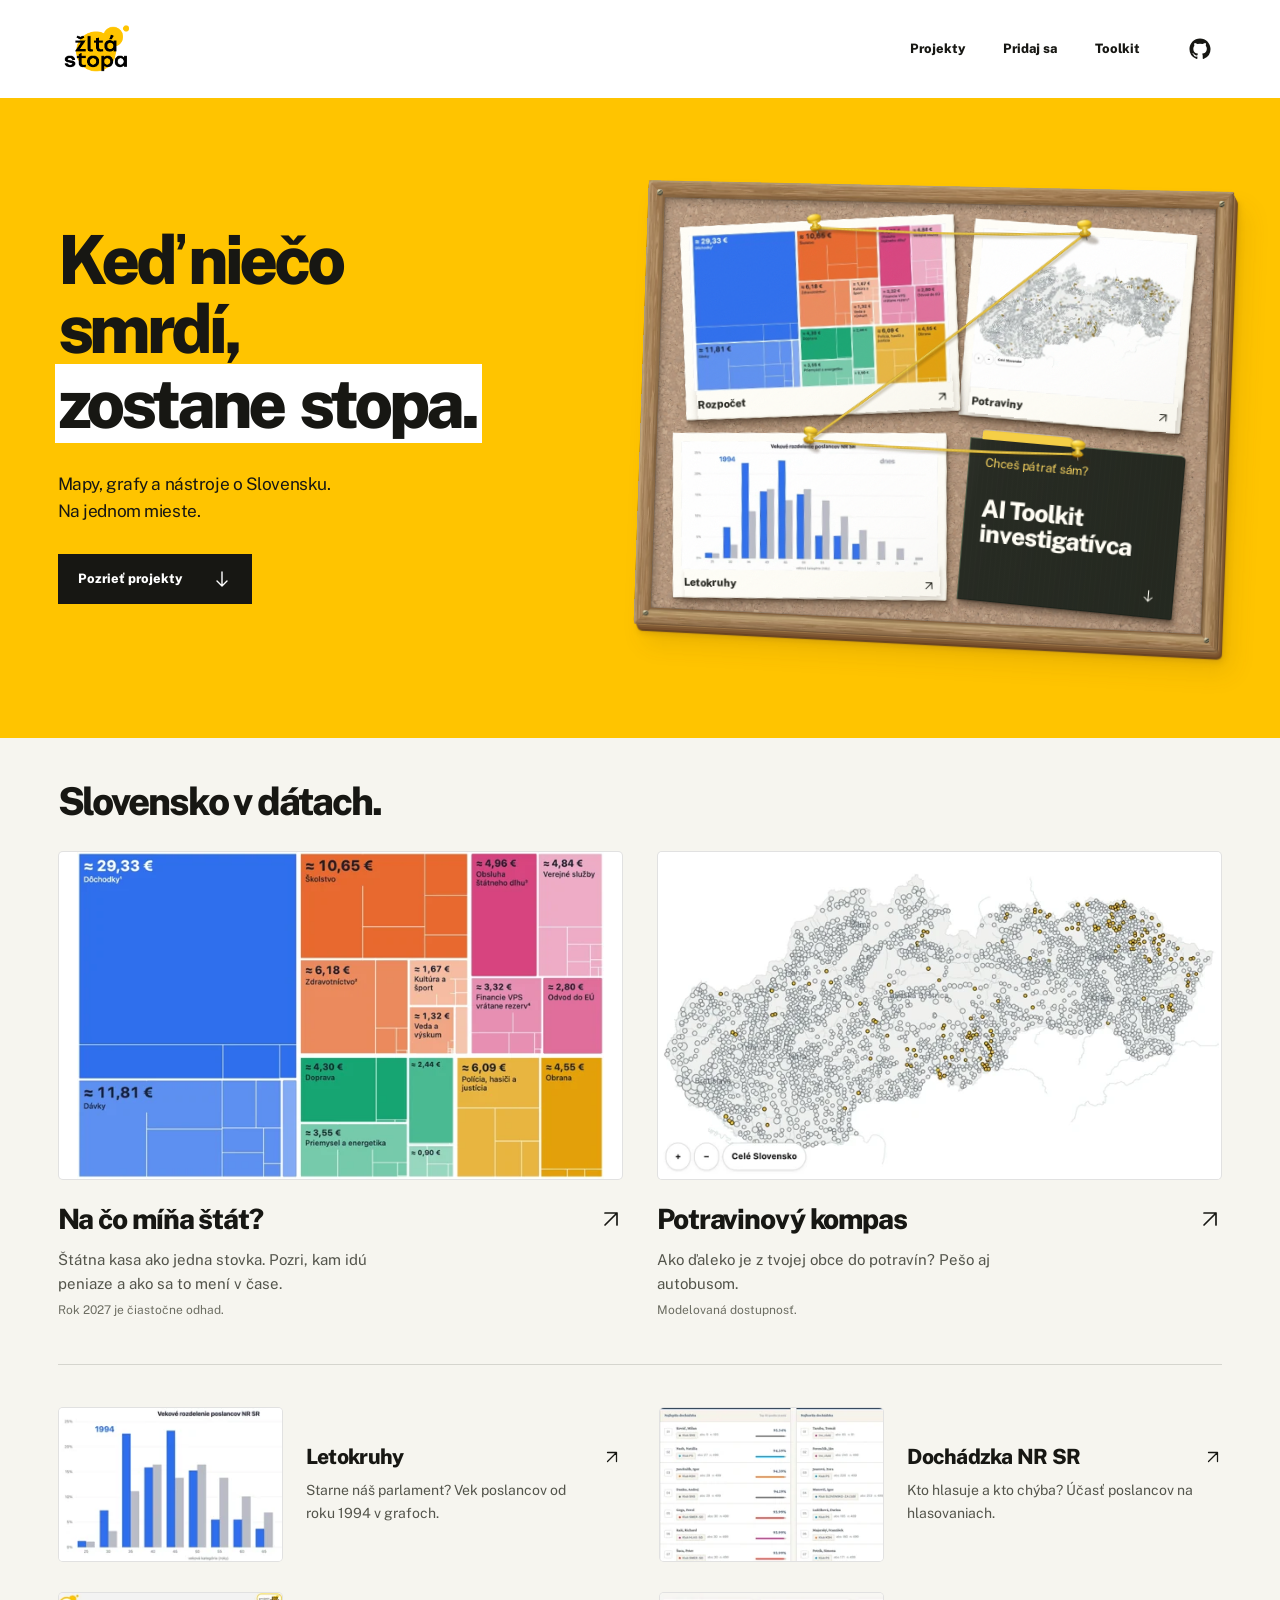
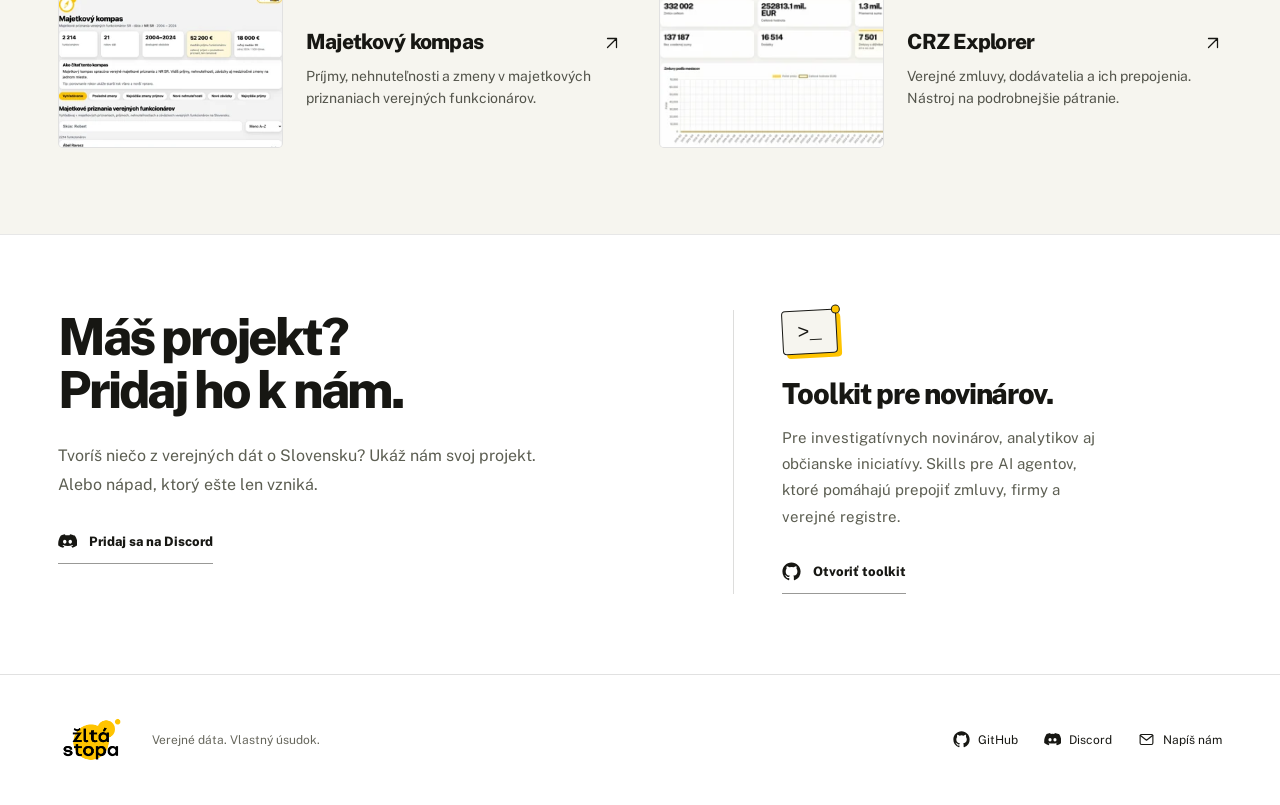
==== index.html @ e034283c "copy: update investigative toolkit folder wording" ====
<!doctype html>
<html lang="sk">
<head>
  <meta charset="utf-8">
  <meta name="viewport" content="width=device-width,initial-scale=1">
  <meta name="color-scheme" content="light">
  <title>Žltá stopa · Slovensko v dátach</title>
  <meta name="description" content="Mapy, grafy a nástroje o Slovensku. Na jednom mieste. Preskúmaj štátny rozpočet, dostupnosť potravín, parlament aj verejné zmluvy.">
  <link rel="canonical" href="https://zltastopa.sk/">
  <meta property="og:type" content="website">
  <meta property="og:locale" content="sk_SK">
  <meta property="og:title" content="Žltá stopa · Slovensko v dátach">
  <meta property="og:description" content="Keď niečo smrdí, zostane stopa. Mapy, grafy a nástroje o Slovensku. Na jednom mieste.">
  <meta property="og:url" content="https://zltastopa.sk/">
  <meta property="og:image" content="https://zltastopa.sk/assets/home/social.jpg?v=239055769a">
  <meta name="twitter:card" content="summary_large_image">
  <link rel="icon" href="favicon.png" type="image/png">
  <link rel="apple-touch-icon" href="apple-touch-icon.png">
  <link rel="preload" href="assets/home/public-sans-bold.ttf" as="font" type="font/ttf" crossorigin>
  <link rel="stylesheet" href="assets/home/tokens.css?v=239055769a">
  <link rel="stylesheet" href="assets/home/home.css?v=239055769a">
  <script src="assets/home/home.js?v=239055769a" defer></script>
</head>
<body>
  <a class="skip" href="#main">Preskočiť na obsah</a>
  <header class="site-header">
    <div class="shell header-inner">
      <a class="brand" href="#top" aria-label="Žltá stopa, domov"><img src="assets/home/logo.png" alt="Žltá stopa" width="76" height="70"></a>
      <nav aria-label="Hlavná navigácia"><a href="#projekty">Projekty</a><a href="#o-projekte">Pridaj sa</a><a href="#toolkit">Toolkit</a><a class="nav-github" href="https://github.com/zltastopa" aria-label="Žltá stopa na GitHube" title="GitHub"><svg class="social-icon icon-github" aria-hidden="true"><use href="assets/home/icons.svg?v=239055769a#github"></use></svg></a></nav>
    </div>
  </header>
  <main id="main">
    <section class="hero" id="top" aria-labelledby="hero-title">
      <div class="shell hero-inner">
        <div class="hero-copy">
          <h1 id="hero-title">Keď<span class="word-space"> </span>niečo<br>smrdí,<br><span class="highlight">zostane stopa.</span></h1>
          <p>Mapy, grafy a nástroje o Slovensku.<br>Na jednom mieste.</p>
          <a class="button button-dark" href="#projekty">Pozrieť projekty <svg viewBox="0 0 20 20" fill="none" aria-hidden="true"><path d="M10 3v14m-5-5 5 5 5-5"/></svg></a>
        </div>
        <div class="board-stage">
          <div class="noticeboard" aria-label="Nástenka projektov Žltej stopy">
            <span class="frame-rail frame-top" aria-hidden="true"></span><span class="frame-rail frame-right" aria-hidden="true"></span><span class="frame-rail frame-bottom" aria-hidden="true"></span><span class="frame-rail frame-left" aria-hidden="true"></span>
            <span class="board-screw screw-tl" aria-hidden="true"></span><span class="board-screw screw-tr" aria-hidden="true"></span><span class="board-screw screw-bl" aria-hidden="true"></span><span class="board-screw screw-br" aria-hidden="true"></span>
            <div class="board-content">
              <a class="board-paper board-budget" href="https://rozpocet.zltastopa.sk/" aria-label="Otvoriť projekt: Na čo míňa štát?"><span class="pin-anchor" aria-hidden="true"></span><div class="paper-image"><img src="assets/home/budget.webp" srcset="assets/home/responsive/budget-320.webp 320w, assets/home/responsive/budget-640.webp 640w, assets/home/responsive/budget-1280.webp 1280w, assets/home/budget.webp 1828w" sizes="(max-width:760px) 45vw, 320px" alt="Farebná mapa štátneho rozpočtu rozdeleného na 100 eur" width="1828" height="1134" loading="eager" decoding="async"></div><span class="paper-caption"><span>Rozpočet</span><svg viewBox="0 0 20 20" fill="none" aria-hidden="true"><path d="M5 15 15 5M5 5h10v10"/></svg></span></a>
<a class="board-paper board-food" href="https://potravinova-dostupnost.zltastopa.sk/" aria-label="Otvoriť projekt: Potravinový kompas"><span class="pin-anchor" aria-hidden="true"></span><div class="paper-image"><img src="assets/home/food.webp" srcset="assets/home/responsive/food-320.webp 320w, assets/home/responsive/food-640.webp 640w, assets/home/responsive/food-1280.webp 1280w, assets/home/food.webp 1576w" sizes="(max-width:760px) 45vw, 320px" alt="Mapa dostupnosti potravín v slovenských obciach" width="1576" height="920" loading="eager" decoding="async"></div><span class="paper-caption"><span>Potraviny</span><svg viewBox="0 0 20 20" fill="none" aria-hidden="true"><path d="M5 15 15 5M5 5h10v10"/></svg></span></a>
<a class="board-paper board-rings" href="https://letokruhy.zltastopa.sk/" aria-label="Otvoriť projekt: Letokruhy"><span class="pin-anchor" aria-hidden="true"></span><div class="paper-image"><img src="assets/home/rings.webp" srcset="assets/home/responsive/rings-320.webp 320w, assets/home/responsive/rings-640.webp 640w, assets/home/responsive/rings-1280.webp 1280w, assets/home/rings.webp 1748w" sizes="(max-width:760px) 45vw, 320px" alt="Graf porovnávajúci vek poslancov naprieč volebnými obdobiami" width="1748" height="928" loading="eager" decoding="async"></div><span class="paper-caption"><span>Letokruhy</span><svg viewBox="0 0 20 20" fill="none" aria-hidden="true"><path d="M5 15 15 5M5 5h10v10"/></svg></span></a>
              <a class="board-toolkit" href="#toolkit" aria-label="Chceš pátrať sám? AI Toolkit investigatívca">
                <span class="pin-anchor" aria-hidden="true"></span>
                <span class="dossier-top">Chceš pátrať sám?</span>
                <strong class="dossier-title">AI Toolkit<br>investigatívca</strong>
                <span class="dossier-bottom"><svg viewBox="0 0 20 20" fill="none" aria-hidden="true"><path d="M10 3v14m-5-5 5 5 5-5"/></svg></span>
              </a>
              <svg class="board-overlay" viewBox="0 0 1000 750" preserveAspectRatio="none" aria-hidden="true" xmlns="http://www.w3.org/2000/svg">
  <defs>
    <radialGradient id="board-pin-cap" cx="29%" cy="20%" r="85%"><stop offset="0" stop-color="#fff6a4"/><stop offset=".19" stop-color="#ffe268"/><stop offset=".58" stop-color="#f5ce2f"/><stop offset=".86" stop-color="#d9af20"/><stop offset="1" stop-color="#aa8417"/></radialGradient>
    <linearGradient id="board-pin-neck"><stop stop-color="#a58b20"/><stop offset=".3" stop-color="#e3bc29"/><stop offset=".47" stop-color="#ffe677"/><stop offset=".7" stop-color="#d8ae22"/><stop offset="1" stop-color="#ad8b1a"/></linearGradient>
    <linearGradient id="board-pin-foot" x2="0" y2="1"><stop stop-color="#ffdd45"/><stop offset=".65" stop-color="#dba20b"/><stop offset="1" stop-color="#865604"/></linearGradient>
    <linearGradient id="board-pin-steel"><stop stop-color="#524f43"/><stop offset=".48" stop-color="#e8e8d4"/><stop offset=".65" stop-color="#929384"/><stop offset="1" stop-color="#3f413b"/></linearGradient>
    <filter id="board-pin-shadow" x="-80%" y="-180%" width="300%" height="500%"><feGaussianBlur stdDeviation="1.3"/></filter>
    <filter id="board-thread-shadow" x="-10%" y="-20%" width="130%" height="150%"><feGaussianBlur stdDeviation=".8"/></filter>
    <g id="board-pushpin">
      <ellipse cx="4.8" cy="4.5" rx="10.2" ry="4.1" fill="#34200a" opacity=".3" transform="rotate(22 4.8 4.5)" filter="url(#board-pin-shadow)"/>
      <path d="M0 -1 1.6 4.6" stroke="url(#board-pin-steel)" stroke-width="1.4" stroke-linecap="round"/>
      <ellipse cx=".7" cy=".7" rx="6.1" ry="2.5" fill="#4a310b" opacity=".23"/>
      <ellipse cy="-1.8" rx="6.1" ry="3.2" fill="url(#board-pin-foot)" stroke="#8e6207" stroke-width=".4"/>
      <ellipse cy="-2.6" rx="5.2" ry="2.2" fill="#eeb71b"/>
      <path d="M-3.7 -11C-1.6 -8.2-1.6 -6.1-4.4 -3.2C-2.4 -1.1 2.7 -1.1 4.9 -3.2C1.7 -6.1 1.5 -8.3 3.5 -11Z" fill="url(#board-pin-neck)" stroke="#c08a0c" stroke-width=".35"/>
      <path d="M-4.6 -3.4C-2.5 -1.2 2.5 -.8 4.5 -2.9" fill="none" stroke="#9c7b15" stroke-width="1.8" stroke-linecap="round"/>
      <path d="M-4.6 -3.65C-2.5 -1.45 2.5 -1.05 4.5 -3.15" fill="none" stroke="#ecd150" stroke-width="1.05" stroke-linecap="round"/>
      <path d="M-7.5 -13.3V-10.2C-7.5 -5.6 7.5 -5.6 7.5 -10.2V-13.3Z" fill="url(#board-pin-neck)" stroke="#b39621" stroke-width=".35"/>
      <ellipse cy="-13.3" rx="7.5" ry="3.65" fill="url(#board-pin-cap)" stroke="#c9ab32" stroke-width=".4"/>
      <path d="M-5.2 -14.5C-3.5 -16-.7 -16.1 1.1 -15.6" fill="none" stroke="#fff7b7" stroke-width=".6" stroke-linecap="round" opacity=".65"/>
    </g>
  </defs>
  <g class="thread-shadow" transform="translate(1.4 2.5)" filter="url(#board-thread-shadow)"><path data-thread="shadow"/></g>
  <g class="thread-cord"><path data-thread="edge"/><path data-thread="body"/><path data-thread="fiber"/><path data-thread="twist"/></g>
  <g class="pin-knots"></g>
  <g class="board-pins"></g>
</svg>

            </div>
          </div>
        </div>
      </div>
    </section>
    <section class="projects shell" id="projekty" aria-labelledby="projects-title">
      <span id="projects" class="anchor-alias" aria-hidden="true"></span><div class="section-head"><h2 id="projects-title">Slovensko v dátach.</h2></div>
      <div class="featured-grid"><article class="project-card project-featured"><a href="https://rozpocet.zltastopa.sk/" class="project-link"><div class="project-image"><img src="assets/home/budget.webp" srcset="assets/home/responsive/budget-320.webp 320w, assets/home/responsive/budget-640.webp 640w, assets/home/responsive/budget-1280.webp 1280w, assets/home/budget.webp 1828w" sizes="(max-width:760px) 90vw, 640px" alt="Farebná mapa štátneho rozpočtu rozdeleného na 100 eur" width="1828" height="1134" loading="lazy" decoding="async"></div><div class="project-copy"><h3>Na čo míňa štát?<svg viewBox="0 0 20 20" fill="none" aria-hidden="true"><path d="M5 15 15 5M5 5h10v10"/></svg></h3><p>Štátna kasa ako jedna stovka. Pozri, kam idú peniaze a ako sa to mení v čase.</p><p class="project-context">Rok 2027 je čiastočne odhad.</p></div></a></article>
<article class="project-card project-featured"><a href="https://potravinova-dostupnost.zltastopa.sk/" class="project-link"><div class="project-image"><img src="assets/home/food.webp" srcset="assets/home/responsive/food-320.webp 320w, assets/home/responsive/food-640.webp 640w, assets/home/responsive/food-1280.webp 1280w, assets/home/food.webp 1576w" sizes="(max-width:760px) 90vw, 640px" alt="Mapa dostupnosti potravín v slovenských obciach" width="1576" height="920" loading="lazy" decoding="async"></div><div class="project-copy"><h3>Potravinový kompas<svg viewBox="0 0 20 20" fill="none" aria-hidden="true"><path d="M5 15 15 5M5 5h10v10"/></svg></h3><p>Ako ďaleko je z tvojej obce do potravín? Pešo aj autobusom.</p><p class="project-context">Modelovaná dostupnosť.</p></div></a></article></div>
      <div class="more-grid"><article class="project-card project-compact"><a href="https://letokruhy.zltastopa.sk/" class="project-link"><div class="project-image"><img src="assets/home/rings.webp" srcset="assets/home/responsive/rings-320.webp 320w, assets/home/responsive/rings-640.webp 640w, assets/home/responsive/rings-1280.webp 1280w, assets/home/rings.webp 1748w" sizes="(max-width:760px) 34vw, 250px" alt="Graf porovnávajúci vek poslancov naprieč volebnými obdobiami" width="1748" height="928" loading="lazy" decoding="async"></div><div class="project-copy"><h3>Letokruhy<svg viewBox="0 0 20 20" fill="none" aria-hidden="true"><path d="M5 15 15 5M5 5h10v10"/></svg></h3><p>Starne náš parlament? Vek poslancov od roku 1994 v grafoch.</p></div></a></article>
<article class="project-card project-compact"><a href="https://nrsr-dochadzka.zltastopa.sk/" class="project-link"><div class="project-image"><img src="assets/home/attendance.webp" srcset="assets/home/responsive/attendance-320.webp 320w, assets/home/responsive/attendance-640.webp 640w, assets/home/responsive/attendance-1280.webp 1280w, assets/home/attendance.webp 2264w" sizes="(max-width:760px) 34vw, 250px" alt="Prehľad účasti poslancov na hlasovaniach Národnej rady" width="2264" height="1300" loading="lazy" decoding="async"></div><div class="project-copy"><h3>Dochádzka NR SR<svg viewBox="0 0 20 20" fill="none" aria-hidden="true"><path d="M5 15 15 5M5 5h10v10"/></svg></h3><p>Kto hlasuje a kto chýba? Účasť poslancov na hlasovaniach.</p></div></a></article>
<article class="project-card project-compact"><a href="https://kompas.zltastopa.sk/" class="project-link"><div class="project-image"><img src="assets/home/compass.webp" srcset="assets/home/responsive/compass-320.webp 320w, assets/home/responsive/compass-640.webp 640w, assets/home/responsive/compass-1280.webp 1280w, assets/home/compass.webp 1920w" sizes="(max-width:760px) 34vw, 250px" alt="Vyhľadávanie v majetkových priznaniach verejných funkcionárov" width="1920" height="1600" loading="lazy" decoding="async"></div><div class="project-copy"><h3>Majetkový kompas<svg viewBox="0 0 20 20" fill="none" aria-hidden="true"><path d="M5 15 15 5M5 5h10v10"/></svg></h3><p>Príjmy, nehnuteľnosti a zmeny v majetkových priznaniach verejných funkcionárov.</p></div></a></article>
<article class="project-card project-compact"><a href="https://zmluvy.zltastopa.sk/" class="project-link"><div class="project-image"><img src="assets/home/contracts.webp" srcset="assets/home/responsive/contracts-320.webp 320w, assets/home/responsive/contracts-640.webp 640w, assets/home/responsive/contracts-1280.webp 1280w, assets/home/contracts.webp 2752w" sizes="(max-width:760px) 34vw, 250px" alt="Vyhľadávanie a prehľady verejných zmlúv v CRZ" width="2752" height="1460" loading="lazy" decoding="async"></div><div class="project-copy"><h3>CRZ Explorer<svg viewBox="0 0 20 20" fill="none" aria-hidden="true"><path d="M5 15 15 5M5 5h10v10"/></svg></h3><p>Verejné zmluvy, dodávatelia a ich prepojenia. Nástroj na podrobnejšie pátranie.</p></div></a></article></div>
    </section>
    <section class="about" id="o-projekte" aria-labelledby="about-title">
      <div class="shell about-inner">
        <div class="about-copy"><h2 id="about-title">Máš projekt?<br>Pridaj ho k nám.</h2><p>Tvoríš niečo z verejných dát o Slovensku? Ukáž nám svoj projekt. Alebo nápad, ktorý ešte len vzniká.</p><a class="text-link" href="https://discord.gg/3rMUDFeFz7"><svg class="social-icon icon-discord" aria-hidden="true"><use href="assets/home/icons.svg?v=239055769a#discord"></use></svg> Pridaj sa na Discord</a></div>
        <div class="toolkit" id="toolkit"><span id="steps" class="anchor-alias" aria-hidden="true"></span><div class="toolkit-symbol" aria-hidden="true"><span>&gt;_</span><i></i></div><h3>Toolkit pre novinárov.</h3><p>Pre investigatívnych novinárov, analytikov aj občianske iniciatívy. Skills pre AI agentov, ktoré pomáhajú prepojiť zmluvy, firmy a verejné registre.</p><a class="text-link" href="https://github.com/zltastopa/zltastopa"><svg class="social-icon icon-github" aria-hidden="true"><use href="assets/home/icons.svg?v=239055769a#github"></use></svg> Otvoriť toolkit</a></div>
      </div>
    </section>
  </main>
  <footer class="site-footer"><div class="shell footer-inner"><a class="brand" href="#top" aria-label="Žltá stopa, späť hore"><img src="assets/home/logo.png" alt="Žltá stopa" width="70" height="64" loading="lazy"></a><p>Verejné dáta. Vlastný úsudok.</p><nav aria-label="Kontakt"><a href="https://github.com/zltastopa"><svg class="social-icon icon-github" aria-hidden="true"><use href="assets/home/icons.svg?v=239055769a#github"></use></svg> GitHub</a><a href="https://discord.gg/3rMUDFeFz7"><svg class="social-icon icon-discord" aria-hidden="true"><use href="assets/home/icons.svg?v=239055769a#discord"></use></svg> Discord</a><a href="mailto:hello@zltastopa.sk"><svg class="social-icon icon-mail" aria-hidden="true"><use href="assets/home/icons.svg?v=239055769a#mail"></use></svg> Napíš nám</a></nav></div></footer>
</body>
</html>
---- assets/home/tokens.css ----
:root {
  --stopa-color-bg: #f5f1e7;
  --stopa-color-bg-elevated: #fbf8f1;
  --stopa-color-surface: #ffffff;
  --stopa-color-surface-muted: #faf7ef;
  --stopa-color-surface-strong: #f1ece3;
  --stopa-color-field: rgba(251, 248, 241, 0.96);
  --stopa-color-field-focus: rgba(255, 255, 255, 0.98);
  --stopa-color-search-surface: rgba(255, 255, 255, 0.98);
  --stopa-color-search-surface-focus: rgba(255, 250, 236, 0.98);
  --stopa-color-scroll-track: rgba(248, 243, 231, 0.96);
  --stopa-color-scroll-thumb: rgba(223, 158, 0, 0.68);
  --stopa-color-scroll-thumb-hover: rgba(223, 158, 0, 0.88);
  --stopa-color-text: #131313;
  --stopa-color-text-soft: rgba(19, 19, 19, 0.72);
  --stopa-color-text-faint: rgba(19, 19, 19, 0.52);
  --stopa-color-line: rgba(19, 19, 19, 0.08);
  --stopa-color-line-strong: rgba(19, 19, 19, 0.18);
  --stopa-color-dot: rgba(19, 19, 19, 0.1);

  --stopa-color-brand-50: #fff9db;
  --stopa-color-brand-100: #fff1b5;
  --stopa-color-brand-300: #ffd54a;
  --stopa-color-brand-500: #ffc400;
  --stopa-color-brand-700: #df9e00;

  --stopa-color-info: #2f73ff;
  --stopa-color-success: #2f8f58;
  --stopa-color-warning: #b56a00;
  --stopa-color-danger: #c2473f;

  --stopa-color-product-accent: var(--stopa-color-brand-500);
  --stopa-color-product-accent-soft: var(--stopa-color-brand-50);
  --stopa-color-product-accent-strong: var(--stopa-color-brand-700);

  --stopa-font-display: "Public Sans", "Inter", "Segoe UI", sans-serif;
  --stopa-font-ui: "Inter", "Segoe UI", sans-serif;
  --stopa-font-mono: "IBM Plex Mono", "SFMono-Regular", monospace;

  --stopa-text-display-1: 800 clamp(2.4rem, 4.6vw, 4.6rem) / 0.94 var(--stopa-font-display);
  --stopa-text-display-2: 800 clamp(1.9rem, 3vw, 3rem) / 0.96 var(--stopa-font-display);
  --stopa-text-title-1: 750 1.55rem / 1.05 var(--stopa-font-display);
  --stopa-text-title-2: 750 1.18rem / 1.15 var(--stopa-font-display);
  --stopa-text-kpi: 800 clamp(2rem, 2.6vw, 3.2rem) / 0.9 var(--stopa-font-display);
  --stopa-text-body-lg: 560 1.05rem / 1.45 var(--stopa-font-ui);
  --stopa-text-body: 510 0.97rem / 1.45 var(--stopa-font-ui);
  --stopa-text-body-sm: 510 0.88rem / 1.4 var(--stopa-font-ui);
  --stopa-text-label: 700 0.75rem / 1.2 var(--stopa-font-ui);
  --stopa-text-mono: 520 0.8rem / 1.4 var(--stopa-font-mono);

  --stopa-space-1: 0.25rem;
  --stopa-space-2: 0.5rem;
  --stopa-space-3: 0.75rem;
  --stopa-space-4: 1rem;
  --stopa-space-5: 1.25rem;
  --stopa-space-6: 1.5rem;
  --stopa-space-7: 2rem;
  --stopa-space-8: 2.5rem;
  --stopa-space-9: 3rem;
  --stopa-space-10: 4rem;

  --stopa-radius-xs: 0.5rem;
  --stopa-radius-sm: 0.75rem;
  --stopa-radius-md: 1rem;
  --stopa-radius-lg: 1.25rem;
  --stopa-radius-xl: 1.75rem;
  --stopa-radius-pill: 999px;

  --stopa-border-soft: 1px solid var(--stopa-color-line);
  --stopa-border-strong: 1px solid var(--stopa-color-line-strong);
  --stopa-rail-width: 0.375rem;
  --stopa-rail-gap: 1rem;

  --stopa-shadow-card: 0 10px 22px rgba(17, 17, 17, 0.06), 0 2px 8px rgba(17, 17, 17, 0.04);
  --stopa-shadow-lift: 0 16px 36px rgba(17, 17, 17, 0.1), 0 4px 12px rgba(17, 17, 17, 0.05);
  --stopa-shadow-overlay: 0 24px 64px rgba(17, 17, 17, 0.16), 0 4px 18px rgba(17, 17, 17, 0.08);
  --stopa-shadow-search: 0 14px 30px rgba(17, 17, 17, 0.07), 0 3px 10px rgba(17, 17, 17, 0.045);

  --stopa-motion-fast: 140ms ease;
  --stopa-motion-base: 180ms ease;
  --stopa-layout-max: 86rem;
  --stopa-layout-reading: 58rem;
  --stopa-layout-gutter: clamp(1rem, 2vw, 1.5rem);
  --stopa-topbar-height: 4rem;
  --stopa-topbar-offset: 1rem;
  --stopa-control-height: 2.25rem;
  --stopa-search-height: 3.5rem;
}

[data-product="zmluvy"],
[data-product="majetkovy-kompas"],
[data-product="agent-wall-demo"] {
  --stopa-color-product-accent: var(--stopa-color-brand-500);
  --stopa-color-product-accent-soft: var(--stopa-color-brand-50);
  --stopa-color-product-accent-strong: var(--stopa-color-brand-700);
}
---- assets/home/home.css ----
/* Žltá stopa promotional homepage. Real HTML, native links, replaceable images. */
@font-face{font-family:Public Sans;src:url('./public-sans-regular.ttf') format('truetype');font-weight:400;font-display:swap}
@font-face{font-family:Public Sans;src:url('./public-sans-bold.ttf') format('truetype');font-weight:700 900;font-display:swap}
:root{--yellow:var(--stopa-color-brand-500,#ffc400);--ink:#171713;--paper:#f6f5ef;--page:1360px;--gutter:clamp(22px,4.5vw,80px)}
*{box-sizing:border-box}html{scroll-behavior:smooth;scroll-padding-top:30px}body{margin:0;background:var(--paper);color:var(--ink);font:400 16px/1.5 'Public Sans',Arial,sans-serif;-webkit-font-smoothing:antialiased}h1,h2,h3,p,figure{margin:0}h1,h2,h3{font-weight:800;line-height:1.04;letter-spacing:-.055em}a{color:inherit;text-decoration:none}img{display:block;max-width:100%}button{font:inherit}a,button{-webkit-tap-highlight-color:transparent}a:focus-visible,button:focus-visible{outline:3px solid #235fb6;outline-offset:6px}svg{width:20px;height:20px;flex-shrink:0;stroke:currentColor;stroke-width:1.4;stroke-linecap:round;stroke-linejoin:round}.shell{width:min(var(--page),calc(100% - var(--gutter)*2));margin-inline:auto}.skip{position:fixed;z-index:100;left:15px;top:-80px;background:white;padding:10px 18px}.skip:focus{top:10px}
.site-header{background:#fff;position:relative;z-index:5}.header-inner{height:98px;display:flex;align-items:center;justify-content:space-between;gap:30px}.brand{line-height:0;flex-shrink:0;display:block}.brand img{width:76px;height:70px;object-fit:contain}.site-header nav{display:flex;align-items:center;gap:38px;font-size:13px;font-weight:700}.site-header nav>a{display:flex;gap:5px;align-items:center;min-height:44px}.site-header nav>a:hover{box-shadow:inset 0 -1px var(--ink)}.site-header nav svg{width:16px;height:16px}
.hero{background:var(--yellow);overflow:hidden}.hero-inner{min-height:clamp(520px,calc(100svh - 260px),680px);display:grid;grid-template-columns:.94fr 1.06fr;align-items:center;gap:40px;padding-block:38px 44px}.hero-copy{position:relative;z-index:2}.hero h1{font-size:clamp(58px,5.3vw,82px);line-height:1.01;letter-spacing:-.065em;word-spacing:.08em}.hero h1>.highlight{display:inline;box-decoration-break:clone;-webkit-box-decoration-break:clone;background:white;box-shadow:6px 0 #fff,-3px 0 #fff;line-height:1.2}.hero-copy>p{font-size:clamp(16px,1.35vw,19px);line-height:1.55;letter-spacing:-.025em;margin-top:27px}.button{display:inline-flex;align-items:center;justify-content:space-between;gap:30px;min-height:50px;padding:14px 20px;font-size:13px;font-weight:700;transition:background .18s,color .18s}.button-dark{background:var(--ink);color:#fff;margin-top:29px}.button-dark:hover{background:white;color:var(--ink)}.button svg{width:20px;height:20px}
/* The board is four independent grid cells. Intrinsic image ratios never set its size. */
.board-stage{perspective:1600px;min-width:0;padding:10px 0 15px 8px;position:relative}.board-stage::after{content:'';position:absolute;width:82%;height:6%;left:12%;bottom:4%;border-radius:50%;background:#69411540;filter:blur(17px);transform:rotate(2deg)}.noticeboard{position:relative;isolation:isolate;transform:rotateY(-6deg) rotateZ(2deg);padding:17px;aspect-ratio:1.3;border-radius:9px;background:linear-gradient(94deg,#92704b,#c09b6d 2%,#c29e73 97%,#8a633e);box-shadow:inset 0 1px 1px #fff9,inset 0 -3px 2px #573c3150,3px 4px 0 #87623f,4px 6px 0 #785536,10px 17px 24px #5c3b2418;z-index:1}.board-content{position:relative;height:100%;display:grid;grid-template-columns:1.12fr .88fr;grid-template-rows:1.08fr .92fr;grid-template-areas:'budget food' 'rings toolkit';gap:17px 20px;padding:20px 17px 17px;box-shadow:inset 0 2px 6px #51331d65;background-color:#b69a75;background-image:url("data:image/svg+xml,%3Csvg viewBox='0 0 150 150' xmlns='http://www.w3.org/2000/svg'%3E%3Cfilter id='n'%3E%3CfeTurbulence type='fractalNoise' baseFrequency='.65' numOctaves='3' stitchTiles='stitch'/%3E%3C/filter%3E%3Cpath fill='%23000' opacity='.2' filter='url(%23n)' d='M0 0h150v150H0z'/%3E%3C/svg%3E");background-size:150px;isolation:isolate}.board-screw{position:absolute;width:5px;height:5px;border-radius:50%;background:#65523d;box-shadow:inset 1px 1px 1px #302315,1px 1px 0 #fff7}.board-screw::after{content:'';position:absolute;top:2px;left:1px;width:3px;height:1px;background:#d4b991;transform:rotate(-35deg)}.screw-tl{left:9px;top:9px}.screw-tr{right:9px;top:9px}.screw-bl{left:9px;bottom:9px}.screw-br{right:9px;bottom:9px}
.board-paper{display:flex;flex-direction:column;position:relative;min-width:0;min-height:0;background:#fffdf7;padding:8px 8px 0;box-shadow:0 2px 1px #40331c19,1px 5px 7px #49341e45;transition:transform .25s,box-shadow .25s;transform-origin:50% 0}.paper-image{background:white;flex:1;min-height:0;position:relative;overflow:hidden}.paper-image>img{width:100%;height:100%;object-fit:contain;position:absolute;inset:0}.paper-caption{display:flex;align-items:center;justify-content:space-between;gap:6px;font-size:clamp(8px,.8vw,11px);font-weight:700;line-height:1.2;min-height:28px;padding:5px 3px}.paper-caption svg{width:12px;height:12px;stroke-width:1.7}.board-budget{grid-area:budget;transform:rotate(-4deg);z-index:3}.board-food{grid-area:food;transform:rotate(3deg);z-index:2}.board-rings{grid-area:rings;transform:rotate(-2deg);z-index:2}.board-paper:hover{transform:rotate(0) translateY(-3px);box-shadow:0 7px 14px #49341e45}.board-paper:focus-visible{transform:rotate(0);z-index:5}.projects{padding-block:44px 86px;scroll-margin-top:25px}.section-head{display:flex;justify-content:space-between;align-items:center;gap:25px;margin-bottom:29px}.section-head h2{font-size:clamp(28px,3vw,40px);letter-spacing:-.055em}.section-head>span{font-size:12px;display:flex;gap:12px;align-items:center;color:#66665c}.section-head svg{height:17px;width:17px}.featured-grid{display:grid;grid-template-columns:1fr 1fr;gap:34px}.project-card{min-width:0}.project-link{display:block}.project-image{background:#fff;border:1px solid #17171320;border-radius:5px;overflow:hidden;position:relative;aspect-ratio:1.72}.project-image img{width:100%;height:100%;object-fit:contain;transition:transform .45s}.project-link:hover .project-image img{transform:scale(1.025)}.project-copy h3{display:flex;align-items:baseline;justify-content:space-between;gap:15px;font-size:28px;line-height:1.15;margin-top:23px;letter-spacing:-.04em}.project-copy h3 svg{width:24px;height:24px;align-self:center;transition:transform .2s}.project-link:hover h3 svg{transform:translate(2px,-2px)}.project-copy>p{font-size:15px;line-height:1.6;max-width:39ch;margin-top:13px;color:#53544b}.project-copy>p.project-context{font-size:12px;line-height:1.5;color:#6d6e63;margin-top:5px;max-width:none}.more-grid{display:grid;grid-template-columns:1fr 1fr;gap:30px 38px;border-top:1px solid #17171325;padding-top:42px;margin-top:45px}.project-compact .project-link{display:grid;grid-template-columns:40% 1fr;gap:23px;align-items:center}.project-compact .project-image{aspect-ratio:1.45}.project-compact .project-copy h3{font-size:21px;margin-top:0;letter-spacing:-.035em;line-height:1.16}.project-compact h3 svg{width:18px;height:18px}.project-compact .project-copy>p{font-size:13px;line-height:1.6;margin-top:10px;max-width:32ch}
.about{background:white;border-top:1px solid #1717131a;scroll-margin-top:0}.about-inner{display:grid;grid-template-columns:1fr .85fr;gap:100px;padding-block:75px 80px;align-items:start}.about h2{font-size:clamp(36px,4vw,53px);line-height:1.05}.about-copy>p{font-size:16px;line-height:1.8;max-width:49ch;color:#5c5e52;margin-top:25px}.text-link{display:inline-flex;gap:10px;align-items:center;min-height:44px;font-size:13px;font-weight:700;border-bottom:1px solid #17171370;line-height:1.5;padding-block:8px}.text-link svg{width:17px;height:17px}.text-link:hover{border-color:currentColor}.about-copy .text-link{margin-top:20px}.toolkit{position:relative;border-left:1px solid #17171325;padding-left:48px;scroll-margin-top:35px}.toolkit-symbol{position:relative;width:55px;height:44px;border:1.5px solid #171713;border-radius:4px;background:#f6f5ef;box-shadow:4px 4px 0 #ffc400;margin-bottom:25px;display:grid;place-items:center;font:20px monospace;transform:rotate(-3deg)}.toolkit-symbol>i{width:9px;height:9px;position:absolute;right:-5px;top:-5px;background:#ffc400;border-radius:50%;border:1px solid #171713}.toolkit h3{font-size:29px;letter-spacing:-.04em}.toolkit p{margin-top:16px;font-size:15px;line-height:1.75;max-width:35ch;color:#5c5e52}.toolkit .text-link{margin-top:20px}
.site-footer{background:white;border-top:1px solid #17171320}.footer-inner{display:flex;align-items:center;gap:27px;min-height:130px;padding-block:25px}.site-footer .brand img{width:67px;height:62px}.site-footer p{font-size:12px;color:#66665c}.site-footer nav{display:flex;align-items:center;gap:26px;margin-left:auto;font-size:12px}.site-footer nav>a{display:flex;align-items:center;gap:4px;min-height:44px}.site-footer nav>a:hover{text-decoration:underline;text-underline-offset:5px}.site-footer svg{width:15px;height:15px}
@media(min-width:1650px){.hero-inner{gap:65px}.hero h1{font-size:82px}.board-stage{padding-right:8px}}
@media(max-width:1150px) and (min-width:761px){.hero-inner{gap:26px;grid-template-columns:.95fr 1.05fr;min-height:520px}.hero h1{font-size:clamp(47px,5.25vw,61px)}.hero-copy>p{font-size:16px}.noticeboard{padding:16px}.board-content{gap:14px 13px;padding:16px 12px 13px}.board-stage{padding-left:0}.paper-caption{font-size:8px;min-height:25px}.board-paper{padding:6px 6px 0}.about-inner{gap:55px}.toolkit{padding-left:32px}.project-compact .project-link{grid-template-columns:38% 1fr;gap:17px}.project-compact .project-copy h3{font-size:19px}.project-compact .project-copy>p{font-size:12px}.project-copy h3{font-size:25px}.featured-grid{gap:26px}}
@media(max-width:760px){:root{--gutter:22px}.header-inner{height:82px;gap:20px}.brand img{width:62px;height:58px}.site-header nav{gap:23px;font-size:11px}.site-header .nav-github{display:none}.hero-inner{display:flex;flex-direction:column;align-items:stretch;min-height:0;gap:15px;padding-block:31px 27px}.hero h1{font-size:clamp(43px,10.8vw,68px);letter-spacing:-.06em;line-height:.99;word-spacing:.07em}.hero-copy>p{font-size:15px;line-height:1.55;margin-top:20px}.button-dark{margin-top:23px}.button{font-size:12px;min-height:46px;padding:12px 17px;gap:27px}.board-stage{width:100%;max-width:540px;align-self:center;padding:19px 7px 13px 2px}.noticeboard{aspect-ratio:1.3;padding:13px;transform:rotateY(-3deg) rotateZ(1.5deg);border-radius:6px;box-shadow:inset 0 1px 1px #fff9,inset 0 -2px 1px #573c3150,3px 4px 0 #87623f,4px 6px 0 #785536,9px 14px 17px #5c3b241a}.board-content{gap:12px 13px;padding:13px 10px 12px}.board-paper{padding:5px 5px 0}.paper-caption{font-size:7px;min-height:23px;padding:4px 1px;gap:4px}.paper-caption svg{width:9px;height:9px}.board-screw{width:4px;height:4px}.screw-tl{left:5px;top:5px}.screw-tr{right:5px;top:5px}.screw-bl{left:5px;bottom:5px}.screw-br{right:5px;bottom:5px}.board-stage::after{filter:blur(10px);bottom:3%}.projects{padding-block:32px 49px}.section-head{margin-bottom:23px;gap:15px}.section-head h2{font-size:29px;line-height:1.05;max-width:10ch}.section-head>span{font-size:10px;gap:7px;text-align:right;max-width:85px}.section-head svg{width:15px;height:15px}.featured-grid{grid-template-columns:1fr;gap:32px}.project-copy h3{font-size:27px;margin-top:19px}.project-copy>p{font-size:14px;line-height:1.65;margin-top:10px;max-width:none}.project-copy>p.project-context{font-size:11px;margin-top:5px}.more-grid{grid-template-columns:1fr;gap:25px;border-top:1px solid #17171325;padding-top:29px;margin-top:32px}.project-compact .project-link{grid-template-columns:37% 1fr;gap:17px}.project-compact .project-copy h3{font-size:20px}.project-compact .project-copy>p{font-size:12px;line-height:1.6;margin-top:8px}.project-compact h3 svg{width:16px;height:16px}.project-compact .project-image{aspect-ratio:1.1}.about-inner{grid-template-columns:1fr;padding-block:45px;gap:40px}.about h2{font-size:38px}.about-copy>p{font-size:14px;line-height:1.75;margin-top:21px}.text-link{font-size:12px;gap:8px}.about-copy .text-link{margin-top:17px}.toolkit{padding:32px 0 0;border-left:0;border-top:1px solid #17171325}.toolkit-symbol{margin-bottom:21px}.toolkit h3{font-size:28px}.toolkit p{font-size:14px;max-width:38ch;margin-top:13px}.toolkit .text-link{margin-top:15px}.footer-inner{flex-wrap:wrap;gap:13px 23px;padding-block:23px 20px}.site-footer .brand img{width:59px;height:55px}.site-footer p{font-size:10px}.site-footer nav{margin-left:0;width:100%;justify-content:space-between;font-size:11px;gap:10px}.site-footer nav svg{width:13px;height:13px}}
@media(min-width:480px) and (max-width:760px){.hero-copy{max-width:540px;width:100%;align-self:center}.hero h1{font-size:62px}.board-stage{margin-top:8px}.paper-caption{font-size:9px}.noticeboard{padding:17px}.board-content{gap:16px;padding:18px 15px}.board-paper{padding:7px 7px 0}.paper-caption{min-height:29px}}
@media(max-width:370px){:root{--gutter:19px}.site-header nav{gap:19px}.hero h1{font-size:43px}.hero-copy>p{font-size:14px}.hero-inner{padding-top:27px;gap:11px}.board-content{gap:11px 10px;padding:12px 9px 11px}.paper-caption{font-size:6.5px;min-height:21px}.noticeboard{padding:11px}.project-compact .project-copy h3{font-size:18px}.project-compact .project-copy>p{font-size:11px}.section-head h2{font-size:27px}}
@media(prefers-reduced-motion:reduce){html{scroll-behavior:auto}*,*::before,*::after{transition:none!important;animation:none!important}.board-paper:hover{transform:none}}

.hero h1>.word-space{display:inline-block;width:.22em}.paper-caption{font-size:11px}
@media(max-width:760px){.hero-inner{padding-block:26px 23px;gap:10px}.hero-copy>p{margin-top:16px}.button-dark{margin-top:19px}.board-stage{padding-top:12px}.section-head h2{max-width:none;font-size:29px}.paper-caption{font-size:9px}}
@media(max-width:370px){.hero-inner{padding-top:25px;gap:8px}.section-head h2{font-size:27px}.paper-caption{font-size:8px}}

.paper-caption>span{min-width:0;overflow:hidden;text-overflow:ellipsis;white-space:nowrap}
@media(min-width:480px) and (max-width:760px){.board-stage{max-width:430px}.hero h1{font-size:56px}}

.project-compact .project-image img{object-fit:cover;object-position:top left}.anchor-alias{display:block;position:relative;top:-20px;visibility:hidden;height:0}

.project-compact .project-copy>p{font-size:14px}
@media(max-width:1150px) and (min-width:761px){.project-compact .project-copy>p{font-size:13px}}
@media(max-width:760px){.project-compact .project-copy>p{font-size:13px}.project-copy>p.project-context{font-size:12px}}
@media(max-width:370px){.project-compact .project-copy>p{font-size:12px}}

/* The fourth pin is a useful route into the investigative tools. */
.board-toolkit{grid-area:toolkit;position:relative;display:flex;flex-direction:column;justify-content:space-between;min-width:0;min-height:0;margin:4px 4px 2px 3px;padding:15px 16px 13px;transform:rotate(3deg);background:#272b23;color:#fffdf4;border-radius:2px 7px 2px 2px;box-shadow:inset 0 0 0 1px #ffffff20,2px 5px 8px #49341e50;z-index:2;transition:transform .25s,box-shadow .25s}
.board-toolkit::before{content:'';position:absolute;top:-6px;left:11px;width:43%;height:6px;border-radius:3px 6px 0 0;background:#f5cf47;box-shadow:0 -1px 0 #fff7}
.board-toolkit:hover{transform:rotate(0) translateY(-3px);box-shadow:1px 8px 13px #49341e55}.board-toolkit:focus-visible{transform:rotate(0);z-index:5}
.dossier-top{display:flex;align-items:center;justify-content:space-between;gap:10px;color:#f5d260;font:10px/1.2 monospace;letter-spacing:.08em}.dossier-top svg{width:21px;height:21px}
.dossier-title{font-size:clamp(19px,2.05vw,30px);font-weight:800;line-height:1.03;letter-spacing:-.035em}.dossier-bottom{display:flex;justify-content:space-between;align-items:center;gap:8px;font-size:11px;line-height:1.3;color:#f0ebdb}.dossier-bottom svg{width:15px;height:15px}
.social-icon{fill:currentColor;stroke:none;vertical-align:middle;flex-shrink:0}.site-header nav>.nav-github{display:inline-flex;justify-content:center;min-width:44px;min-height:44px;border-radius:50%}.site-header .nav-github svg{width:22px;height:22px}.site-header nav>.nav-github:hover{background:#f1f1eb;box-shadow:none}.text-link .social-icon{width:19px;height:19px;margin-right:2px}.site-footer nav .social-icon{width:17px;height:17px}.site-footer nav>a{gap:8px}
@media(max-width:1150px) and (min-width:761px){.board-toolkit{padding:11px 12px 10px;margin:3px 2px 2px}.dossier-top{font-size:8px}.dossier-top svg{width:16px;height:16px}.dossier-title{font-size:clamp(16px,2vw,23px)}.dossier-bottom{font-size:9px}.dossier-bottom svg{width:12px;height:12px}}
@media(max-width:760px){.board-toolkit{padding:8px 9px 7px;margin:3px 1px 1px 2px}.board-toolkit::before{top:-4px;height:4px;left:8px}.dossier-top{font-size:7px;letter-spacing:.04em}.dossier-top svg{width:13px;height:13px}.dossier-title{font-size:17px}.dossier-bottom{font-size:8px;gap:4px}.dossier-bottom svg{width:11px;height:11px}.site-header nav{gap:18px}.site-footer nav>a{gap:6px}.site-footer nav .social-icon{width:16px;height:16px}}
@media(min-width:480px) and (max-width:760px){.board-toolkit{padding:13px 14px 11px}.dossier-top{font-size:9px}.dossier-top svg{width:18px;height:18px}.dossier-title{font-size:23px}.dossier-bottom{font-size:10px}}
@media(max-width:370px){.header-inner{gap:14px}.site-header nav{gap:14px}.board-toolkit{padding:7px 8px 6px}.dossier-title{font-size:15px}.dossier-top{font-size:6px}.dossier-top svg{width:11px;height:11px}.dossier-bottom{font-size:7px}}
@media(prefers-reduced-motion:reduce){.board-toolkit:hover{transform:none}}

/* Keep the toolkit audience readable at the board's smallest size. */
.board-toolkit::before{top:-9px;height:9px}.dossier-bottom{font-size:12px;color:#fffdf4}
@media(max-width:760px){.board-toolkit::before{top:-6px;height:6px}.dossier-bottom{font-size:10px}}
@media(max-width:370px){.site-header nav{gap:10px}.dossier-bottom{font-size:10px}}

/* Physical board: directional material maps, mitered rails and raised printed paper. */
.noticeboard{--frame:17px;--light:#fff7dc;padding:var(--frame);background:#8c613b;border-radius:5px;box-shadow:inset 0 1px 0 #f9d8a599,1px 1px 0 #9a7346,2px 3px 0 #815b35,3px 5px 0 #79502d,4px 7px 1px #674322,5px 9px 6px #6c481b38,12px 19px 24px #67451421}
.noticeboard::after{content:'';position:absolute;inset:0;border-radius:inherit;box-shadow:inset 0 0 0 1px #4c321a45,inset 1px 1px 1px #fff4c784;pointer-events:none;z-index:8}
.board-stage::after{display:none}.frame-rail{position:absolute;display:block;z-index:6;pointer-events:none;background-color:#b18a55;background-repeat:no-repeat,repeat;border-radius:1px}
.frame-top,.frame-bottom{height:var(--frame);left:0;right:0;background-size:100% 100%,560px 140px;background-image:linear-gradient(180deg,#fff5c135,#ffefc10a 23%,#784b1910 72%,#442c1366),url('./materials/oak-horizontal.webp')}
.frame-top{top:0;clip-path:polygon(0 0,100% 0,calc(100% - var(--frame)) 100%,var(--frame) 100%)}
.frame-bottom{bottom:0;clip-path:polygon(var(--frame) 0,calc(100% - var(--frame)) 0,100% 100%,0 100%);background-position:0 0,35px 80px;background-image:linear-gradient(180deg,#47311685,#fff1b84d 23%,#b6955d00 64%,#4f33174d),url('./materials/oak-horizontal.webp')}
.frame-left,.frame-right{width:var(--frame);top:0;bottom:0;background-size:100% 100%,140px 560px;background-image:linear-gradient(90deg,#fff1be45,#fff0 27%,#57361515 73%,#49301565),url('./materials/oak.webp')}
.frame-left{left:0;clip-path:polygon(0 0,100% var(--frame),100% calc(100% - var(--frame)),0 100%)}
.frame-right{right:0;clip-path:polygon(0 var(--frame),100% 0,100% 100%,0 calc(100% - var(--frame)));background-position:0 0,80px 35px;background-image:linear-gradient(90deg,#4831179c,#ffe5a935 25%,#55381915 72%,#3a22065c),url('./materials/oak.webp')}
.board-screw{width:5.5px;height:5.5px;z-index:9;background:radial-gradient(circle at 31% 24%,#ede3ba 0,#b4aa85 25%,#756e55 56%,#2e3026 73%,#a49572 91%);box-shadow:0 .5px .4px #35230e88,inset 0 .5px .5px #fff8}
.board-screw::after{left:1px;top:2.4px;width:3.5px;height:.7px;background:#33372a;box-shadow:0 .5px 0 #e8dfb77a}
.board-content{background:#b79c73;background-image:none;box-shadow:inset 0 1px 2px #3a250c6b,inset 2px 3px 7px #50321157,inset -1px -1px 0 #dfbc7b80}
.board-content::before{content:'';position:absolute;inset:0;z-index:-1;pointer-events:none;background-image:linear-gradient(132deg,#f8dfad30,transparent 33%,#241a0e30),url('./materials/cork.webp');background-size:100% 100%,470px 470px;filter:saturate(.53) brightness(.94);box-shadow:inset 2px 3px 7px #35210e66,inset 0 0 1px 1px #7b593970}
.board-paper{--paper-angle:-2deg;transform:rotate(var(--paper-angle));transform-origin:50% 8px;border-radius:1px 2px 3px 1px;border:1px solid #fdfcf5;border-right-color:#e4dfcf;border-bottom-color:#d3cebf;background:#fffef8;box-shadow:0 .4px .4px #3d2a1c60,.7px 1.2px .8px #35251945,1.8px 3.5px 3px #33261938,3px 8px 7px #39291933;transition:box-shadow .22s}
.board-budget{--paper-angle:-4deg}.board-food{--paper-angle:3deg}.board-rings{--paper-angle:-2deg}
.board-paper::before{content:'';position:absolute;left:4%;right:2%;bottom:0;height:19%;box-shadow:0 5px 7px #36271937;transform:rotate(-1.3deg);z-index:-1;pointer-events:none}
.board-food::before{transform:rotate(1.4deg);box-shadow:2px 5px 7px #36271942}.board-rings::before{box-shadow:1px 3px 5px #3627192e}
.board-paper::after{content:'';position:absolute;inset:0;pointer-events:none;border-radius:inherit;background-image:linear-gradient(145deg,#fff0 35%,#dacba00a 69%,#9b8e6c18 98%),url("data:image/svg+xml,%3Csvg xmlns='http://www.w3.org/2000/svg' width='100' height='100'%3E%3Cfilter id='p'%3E%3CfeTurbulence type='fractalNoise' baseFrequency='.78' numOctaves='3' stitchTiles='stitch'/%3E%3C/filter%3E%3Cpath d='M0 0h100v100H0z' filter='url(%23p)' opacity='.055'/%3E%3C/svg%3E");box-shadow:inset 0 1px 0 #fff9,inset -1px -1px 0 #c1bba936;opacity:.67}
.board-paper:hover,.board-paper:focus-visible{transform:rotate(var(--paper-angle));box-shadow:0 .4px .4px #3d2a1c60,1px 2px 1px #35251955,2px 5px 5px #33261938,3px 10px 10px #39291930}
.paper-image{box-shadow:inset 0 0 0 .5px #211b1112}.paper-caption{color:#24251f}
.board-toolkit{transform-origin:50% 8px;border-radius:1px 5px 2px 1px;border:1px solid #181e1780;border-top-color:#657057;border-left-color:#4b5845;background-image:linear-gradient(100deg,#ffffff07,#fff0 8%,#11160b20 100%),repeating-linear-gradient(90deg,#fff0 0 4px,#f4efdf02 4px 5px);box-shadow:0 .6px .5px #211c1370,1px 2px 2px #2a211640,2px 5px 4px #271e143d,3px 8px 7px #3929192e;transition:box-shadow .22s}
.board-toolkit::before{box-shadow:0 -1px 0 #fff5,inset -1px 0 1px #b9851c80,1px -2px 2px #4a351520}
.board-toolkit:hover,.board-toolkit:focus-visible{transform:rotate(3deg);box-shadow:0 1px 1px #211c1380,1px 3px 3px #2a211650,3px 8px 8px #39291933}
.pin-anchor{position:absolute;left:50%;top:8px;width:0;height:0;pointer-events:none}
.pin-anchor::before{content:'';position:absolute;left:-1px;top:-.7px;width:2px;height:1.5px;border-radius:50%;background:#4f432f;box-shadow:0 .5px .5px #fff8}
.pin-anchor::after{content:'';position:absolute;left:-5px;top:-10px;width:10px;height:10px;border-radius:50%;background:radial-gradient(circle at 30% 23%,#fff3a0,#f3c72e 42%,#ae750a 90%);box-shadow:1px 3px 2px #3f2b1259}
.noticeboard[data-overlay-ready=true] .pin-anchor::after{display:none}
.board-overlay{position:absolute;inset:0;width:100%;height:100%;z-index:20;pointer-events:none;overflow:visible;opacity:0;fill:none;stroke:none}
.noticeboard[data-overlay-ready=true] .board-overlay{opacity:1}
.board-overlay [data-thread]{fill:none;stroke-linecap:round;stroke-linejoin:round;pointer-events:none}
.thread-shadow path{stroke:#3a2b0c;stroke-width:calc(3.6px * var(--cord-scale,1));opacity:.43}
.thread-cord [data-thread=edge]{stroke:#9b7209;stroke-width:calc(2.7px * var(--cord-scale,1))}
.thread-cord [data-thread=body]{stroke:#e9b924;stroke-width:calc(2px * var(--cord-scale,1))}
.thread-cord [data-thread=fiber]{stroke:#fff1b0;stroke-width:calc(.72px * var(--cord-scale,1));transform:translate(-.25px,-.3px);opacity:.85}
.thread-cord [data-thread=twist]{stroke:#b88b0d;stroke-width:calc(.9px * var(--cord-scale,1));stroke-dasharray:.7 3.6;opacity:.6}
.pin-knots ellipse{stroke:#f0c338;stroke-width:1.1;fill:none;filter:drop-shadow(.5px 1px .5px #49370b50)}
.board-pins use{fill:initial;stroke:initial}
@media(max-width:1150px) and (min-width:761px){.noticeboard{--frame:16px}.frame-top,.frame-bottom{background-size:100% 100%,430px 110px}.frame-left,.frame-right{background-size:100% 100%,110px 430px}}
@media(max-width:760px){.noticeboard{--frame:13px;border-radius:4px;box-shadow:1px 1px 0 #9a7346,2px 3px 0 #815b35,3px 5px 0 #704923,4px 7px 4px #6c481b38,8px 14px 16px #67451427}.board-content::before{background-size:100% 100%,330px 330px}.frame-top,.frame-bottom{background-size:100% 100%,360px 100px}.frame-left,.frame-right{background-size:100% 100%,100px 360px}.board-screw{width:4px;height:4px}.board-screw::after{left:.7px;top:1.7px;width:2.6px;height:.6px}.board-paper{border-width:.6px}.pin-anchor{top:6px}.board-paper,.board-toolkit{transform-origin:50% 6px}.board-paper::before{box-shadow:0 3px 5px #3627192e}.board-paper::after{opacity:.5}}
@media(min-width:480px) and (max-width:760px){.noticeboard{--frame:17px}}
@media(max-width:370px){.noticeboard{--frame:11px}}

.board-content::before{background-image:linear-gradient(132deg,#d9ba7c3b,#a87c3d42 65%,#513a2029),url('./materials/cork.webp');background-blend-mode:multiply,normal;filter:saturate(.72) sepia(.28) brightness(.94)}

/* Matte cotton, not metallic wire. Fine cork grain stays quiet behind the prints. */
.board-content::before{background-image:linear-gradient(132deg,#d7b47c40,#bd965f4a),url('./materials/cork.webp');background-blend-mode:normal,normal;background-size:100% 100%,240px 240px;filter:saturate(.58) sepia(.28) brightness(.98)}
.thread-shadow path{opacity:.28;stroke-width:calc(3px * var(--cord-scale,1))}
.thread-cord [data-thread=edge]{stroke:#ae8c21;stroke-width:calc(2.6px * var(--cord-scale,1))}
.thread-cord [data-thread=body]{stroke:#e8c23b;stroke-width:calc(2.05px * var(--cord-scale,1))}
.thread-cord [data-thread=fiber]{stroke:#f4dc80;stroke-width:calc(.75px * var(--cord-scale,1));opacity:.56}
.thread-cord [data-thread=twist]{stroke:#b99b38;stroke-width:calc(.7px * var(--cord-scale,1));stroke-dasharray:.6 3;opacity:.48}
@media(max-width:760px){.board-content::before{background-size:100% 100%,200px 200px}}

/* The folder carries the invitation and the toolkit name. */
.dossier-top{display:block;font:400 12px/1.35 'Public Sans',Arial,sans-serif;letter-spacing:-.02em}.dossier-title{font-size:clamp(18px,1.9vw,28px);letter-spacing:-.04em}.dossier-bottom{justify-content:flex-end}
@media(max-width:1150px) and (min-width:761px){.dossier-top{font-size:10px}.dossier-title{font-size:clamp(15px,1.9vw,22px)}}
@media(max-width:760px){.dossier-top{font-size:9px}.dossier-title{font-size:15px}}
@media(min-width:480px) and (max-width:760px){.dossier-top{font-size:11px}.dossier-title{font-size:21px}}
@media(max-width:370px){.dossier-top{font-size:8px}.dossier-title{font-size:13px}}

@media(max-width:370px){.dossier-title{font-size:12px;letter-spacing:-.055em}}
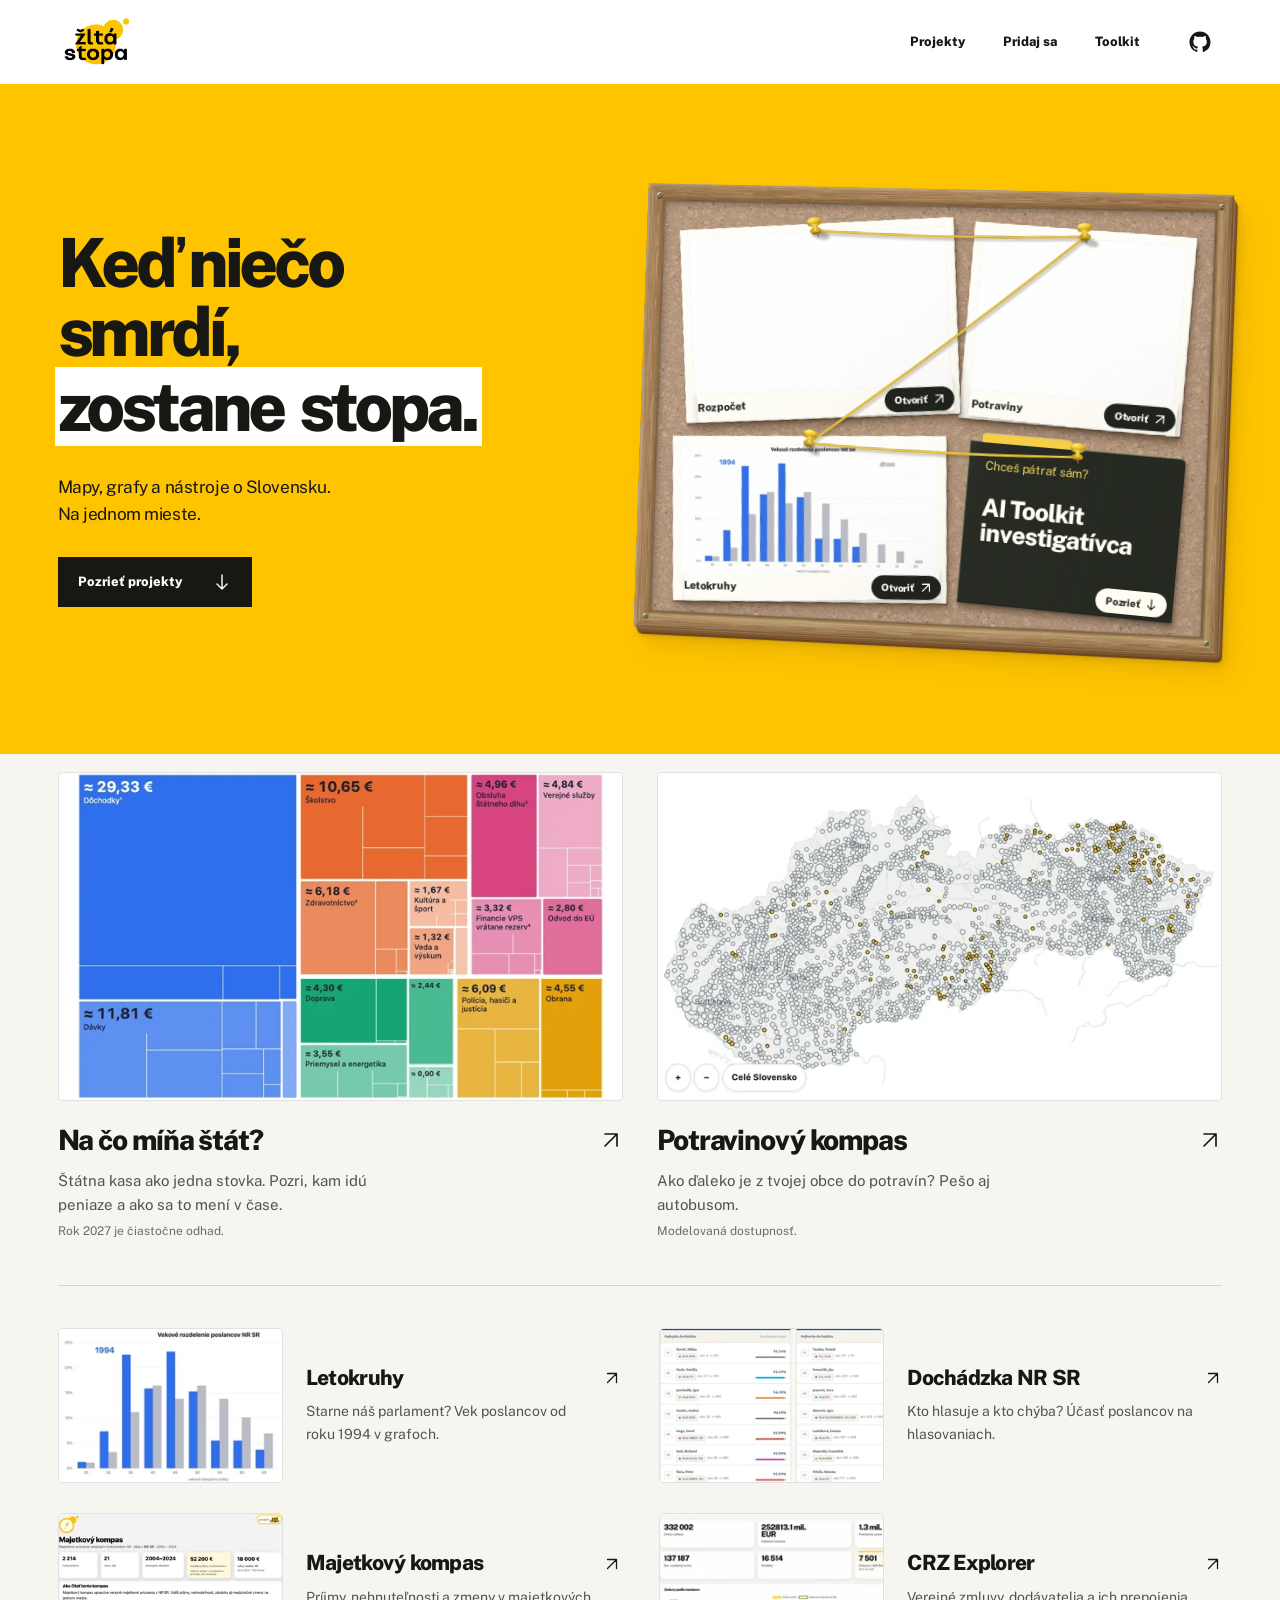
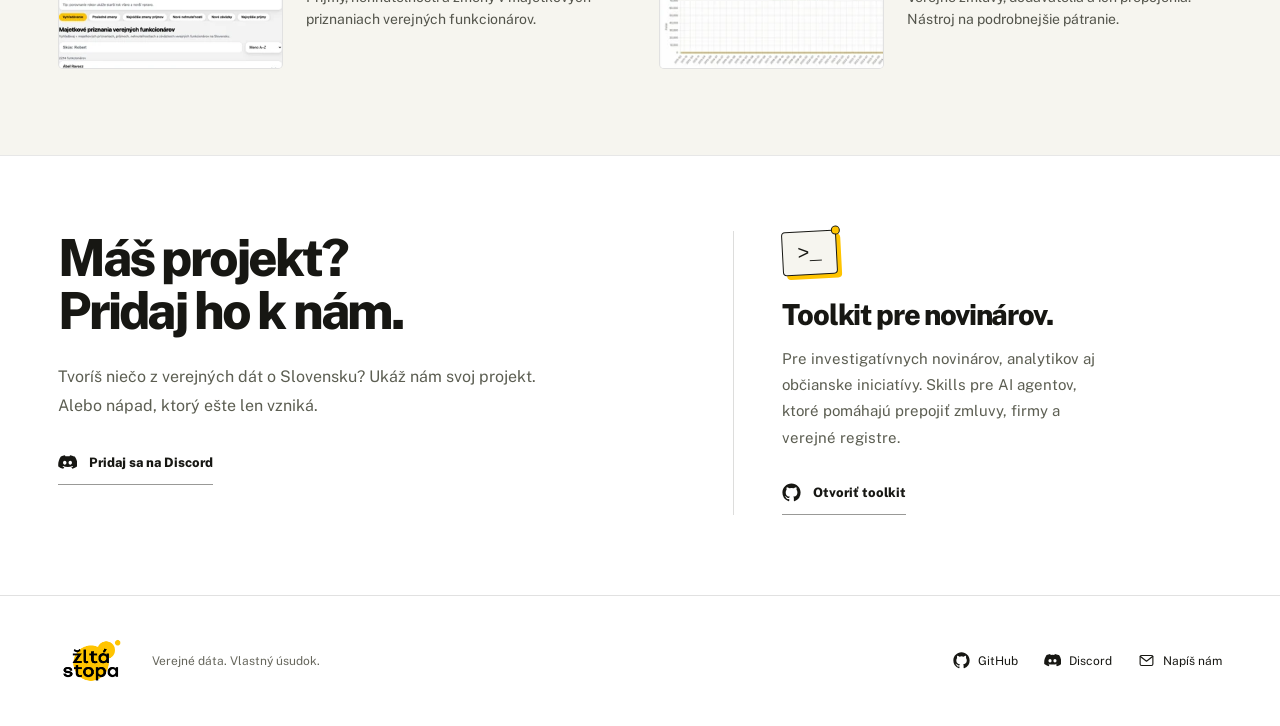
==== commit a0d667ec: "feat: clarify pinboard actions and reveal desktop project previews" ====
--- a/index.html
+++ b/index.html
@@ -12,21 +12,21 @@
   <meta property="og:title" content="Žltá stopa · Slovensko v dátach">
   <meta property="og:description" content="Keď niečo smrdí, zostane stopa. Mapy, grafy a nástroje o Slovensku. Na jednom mieste.">
   <meta property="og:url" content="https://zltastopa.sk/">
-  <meta property="og:image" content="https://zltastopa.sk/assets/home/social.jpg?v=239055769a">
+  <meta property="og:image" content="https://zltastopa.sk/assets/home/social.jpg?v=2aa9fa0ed8">
   <meta name="twitter:card" content="summary_large_image">
   <link rel="icon" href="favicon.png" type="image/png">
   <link rel="apple-touch-icon" href="apple-touch-icon.png">
   <link rel="preload" href="assets/home/public-sans-bold.ttf" as="font" type="font/ttf" crossorigin>
-  <link rel="stylesheet" href="assets/home/tokens.css?v=239055769a">
-  <link rel="stylesheet" href="assets/home/home.css?v=239055769a">
-  <script src="assets/home/home.js?v=239055769a" defer></script>
+  <link rel="stylesheet" href="assets/home/tokens.css?v=2aa9fa0ed8">
+  <link rel="stylesheet" href="assets/home/home.css?v=2aa9fa0ed8">
+  <script src="assets/home/home.js?v=2aa9fa0ed8" defer></script>
 </head>
 <body>
   <a class="skip" href="#main">Preskočiť na obsah</a>
   <header class="site-header">
     <div class="shell header-inner">
       <a class="brand" href="#top" aria-label="Žltá stopa, domov"><img src="assets/home/logo.png" alt="Žltá stopa" width="76" height="70"></a>
-      <nav aria-label="Hlavná navigácia"><a href="#projekty">Projekty</a><a href="#o-projekte">Pridaj sa</a><a href="#toolkit">Toolkit</a><a class="nav-github" href="https://github.com/zltastopa" aria-label="Žltá stopa na GitHube" title="GitHub"><svg class="social-icon icon-github" aria-hidden="true"><use href="assets/home/icons.svg?v=239055769a#github"></use></svg></a></nav>
+      <nav aria-label="Hlavná navigácia"><a href="#projekty">Projekty</a><a href="#o-projekte">Pridaj sa</a><a href="#toolkit">Toolkit</a><a class="nav-github" href="https://github.com/zltastopa" aria-label="Žltá stopa na GitHube" title="GitHub"><svg class="social-icon icon-github" aria-hidden="true"><use href="assets/home/icons.svg?v=2aa9fa0ed8#github"></use></svg></a></nav>
     </div>
   </header>
   <main id="main">
@@ -42,14 +42,14 @@
             <span class="frame-rail frame-top" aria-hidden="true"></span><span class="frame-rail frame-right" aria-hidden="true"></span><span class="frame-rail frame-bottom" aria-hidden="true"></span><span class="frame-rail frame-left" aria-hidden="true"></span>
             <span class="board-screw screw-tl" aria-hidden="true"></span><span class="board-screw screw-tr" aria-hidden="true"></span><span class="board-screw screw-bl" aria-hidden="true"></span><span class="board-screw screw-br" aria-hidden="true"></span>
             <div class="board-content">
-              <a class="board-paper board-budget" href="https://rozpocet.zltastopa.sk/" aria-label="Otvoriť projekt: Na čo míňa štát?"><span class="pin-anchor" aria-hidden="true"></span><div class="paper-image"><img src="assets/home/budget.webp" srcset="assets/home/responsive/budget-320.webp 320w, assets/home/responsive/budget-640.webp 640w, assets/home/responsive/budget-1280.webp 1280w, assets/home/budget.webp 1828w" sizes="(max-width:760px) 45vw, 320px" alt="Farebná mapa štátneho rozpočtu rozdeleného na 100 eur" width="1828" height="1134" loading="eager" decoding="async"></div><span class="paper-caption"><span>Rozpočet</span><svg viewBox="0 0 20 20" fill="none" aria-hidden="true"><path d="M5 15 15 5M5 5h10v10"/></svg></span></a>
-<a class="board-paper board-food" href="https://potravinova-dostupnost.zltastopa.sk/" aria-label="Otvoriť projekt: Potravinový kompas"><span class="pin-anchor" aria-hidden="true"></span><div class="paper-image"><img src="assets/home/food.webp" srcset="assets/home/responsive/food-320.webp 320w, assets/home/responsive/food-640.webp 640w, assets/home/responsive/food-1280.webp 1280w, assets/home/food.webp 1576w" sizes="(max-width:760px) 45vw, 320px" alt="Mapa dostupnosti potravín v slovenských obciach" width="1576" height="920" loading="eager" decoding="async"></div><span class="paper-caption"><span>Potraviny</span><svg viewBox="0 0 20 20" fill="none" aria-hidden="true"><path d="M5 15 15 5M5 5h10v10"/></svg></span></a>
-<a class="board-paper board-rings" href="https://letokruhy.zltastopa.sk/" aria-label="Otvoriť projekt: Letokruhy"><span class="pin-anchor" aria-hidden="true"></span><div class="paper-image"><img src="assets/home/rings.webp" srcset="assets/home/responsive/rings-320.webp 320w, assets/home/responsive/rings-640.webp 640w, assets/home/responsive/rings-1280.webp 1280w, assets/home/rings.webp 1748w" sizes="(max-width:760px) 45vw, 320px" alt="Graf porovnávajúci vek poslancov naprieč volebnými obdobiami" width="1748" height="928" loading="eager" decoding="async"></div><span class="paper-caption"><span>Letokruhy</span><svg viewBox="0 0 20 20" fill="none" aria-hidden="true"><path d="M5 15 15 5M5 5h10v10"/></svg></span></a>
+              <a class="board-paper board-budget" href="https://rozpocet.zltastopa.sk/" aria-label="Otvoriť projekt: Na čo míňa štát?"><span class="pin-anchor" aria-hidden="true"></span><div class="paper-image"><img src="assets/home/budget.webp" srcset="assets/home/responsive/budget-320.webp 320w, assets/home/responsive/budget-640.webp 640w, assets/home/responsive/budget-1280.webp 1280w, assets/home/budget.webp 1828w" sizes="(max-width:760px) 45vw, 320px" alt="Farebná mapa štátneho rozpočtu rozdeleného na 100 eur" width="1828" height="1134" loading="eager" decoding="async"></div><span class="paper-caption"><span>Rozpočet</span><span class="paper-action" aria-hidden="true"><span class="paper-action-label">Otvoriť</span><svg viewBox="0 0 20 20" fill="none" aria-hidden="true"><path d="M5 15 15 5M5 5h10v10"/></svg></span></span></a>
+<a class="board-paper board-food" href="https://potravinova-dostupnost.zltastopa.sk/" aria-label="Otvoriť projekt: Potravinový kompas"><span class="pin-anchor" aria-hidden="true"></span><div class="paper-image"><img src="assets/home/food.webp" srcset="assets/home/responsive/food-320.webp 320w, assets/home/responsive/food-640.webp 640w, assets/home/responsive/food-1280.webp 1280w, assets/home/food.webp 1576w" sizes="(max-width:760px) 45vw, 320px" alt="Mapa dostupnosti potravín v slovenských obciach" width="1576" height="920" loading="eager" decoding="async"></div><span class="paper-caption"><span>Potraviny</span><span class="paper-action" aria-hidden="true"><span class="paper-action-label">Otvoriť</span><svg viewBox="0 0 20 20" fill="none" aria-hidden="true"><path d="M5 15 15 5M5 5h10v10"/></svg></span></span></a>
+<a class="board-paper board-rings" href="https://letokruhy.zltastopa.sk/" aria-label="Otvoriť projekt: Letokruhy"><span class="pin-anchor" aria-hidden="true"></span><div class="paper-image"><img src="assets/home/rings.webp" srcset="assets/home/responsive/rings-320.webp 320w, assets/home/responsive/rings-640.webp 640w, assets/home/responsive/rings-1280.webp 1280w, assets/home/rings.webp 1748w" sizes="(max-width:760px) 45vw, 320px" alt="Graf porovnávajúci vek poslancov naprieč volebnými obdobiami" width="1748" height="928" loading="eager" decoding="async"></div><span class="paper-caption"><span>Letokruhy</span><span class="paper-action" aria-hidden="true"><span class="paper-action-label">Otvoriť</span><svg viewBox="0 0 20 20" fill="none" aria-hidden="true"><path d="M5 15 15 5M5 5h10v10"/></svg></span></span></a>
               <a class="board-toolkit" href="#toolkit" aria-label="Chceš pátrať sám? AI Toolkit investigatívca">
                 <span class="pin-anchor" aria-hidden="true"></span>
                 <span class="dossier-top">Chceš pátrať sám?</span>
                 <strong class="dossier-title">AI Toolkit<br>investigatívca</strong>
-                <span class="dossier-bottom"><svg viewBox="0 0 20 20" fill="none" aria-hidden="true"><path d="M10 3v14m-5-5 5 5 5-5"/></svg></span>
+                <span class="dossier-bottom"><span class="paper-action" aria-hidden="true"><span class="paper-action-label">Pozrieť</span><svg viewBox="0 0 20 20" fill="none" aria-hidden="true"><path d="M10 3v14m-5-5 5 5 5-5"/></svg></span></span>
               </a>
               <svg class="board-overlay" viewBox="0 0 1000 750" preserveAspectRatio="none" aria-hidden="true" xmlns="http://www.w3.org/2000/svg">
   <defs>
@@ -95,11 +95,11 @@
     </section>
     <section class="about" id="o-projekte" aria-labelledby="about-title">
       <div class="shell about-inner">
-        <div class="about-copy"><h2 id="about-title">Máš projekt?<br>Pridaj ho k nám.</h2><p>Tvoríš niečo z verejných dát o Slovensku? Ukáž nám svoj projekt. Alebo nápad, ktorý ešte len vzniká.</p><a class="text-link" href="https://discord.gg/3rMUDFeFz7"><svg class="social-icon icon-discord" aria-hidden="true"><use href="assets/home/icons.svg?v=239055769a#discord"></use></svg> Pridaj sa na Discord</a></div>
-        <div class="toolkit" id="toolkit"><span id="steps" class="anchor-alias" aria-hidden="true"></span><div class="toolkit-symbol" aria-hidden="true"><span>&gt;_</span><i></i></div><h3>Toolkit pre novinárov.</h3><p>Pre investigatívnych novinárov, analytikov aj občianske iniciatívy. Skills pre AI agentov, ktoré pomáhajú prepojiť zmluvy, firmy a verejné registre.</p><a class="text-link" href="https://github.com/zltastopa/zltastopa"><svg class="social-icon icon-github" aria-hidden="true"><use href="assets/home/icons.svg?v=239055769a#github"></use></svg> Otvoriť toolkit</a></div>
+        <div class="about-copy"><h2 id="about-title">Máš projekt?<br>Pridaj ho k nám.</h2><p>Tvoríš niečo z verejných dát o Slovensku? Ukáž nám svoj projekt. Alebo nápad, ktorý ešte len vzniká.</p><a class="text-link" href="https://discord.gg/3rMUDFeFz7"><svg class="social-icon icon-discord" aria-hidden="true"><use href="assets/home/icons.svg?v=2aa9fa0ed8#discord"></use></svg> Pridaj sa na Discord</a></div>
+        <div class="toolkit" id="toolkit"><span id="steps" class="anchor-alias" aria-hidden="true"></span><div class="toolkit-symbol" aria-hidden="true"><span>&gt;_</span><i></i></div><h3>Toolkit pre novinárov.</h3><p>Pre investigatívnych novinárov, analytikov aj občianske iniciatívy. Skills pre AI agentov, ktoré pomáhajú prepojiť zmluvy, firmy a verejné registre.</p><a class="text-link" href="https://github.com/zltastopa/zltastopa"><svg class="social-icon icon-github" aria-hidden="true"><use href="assets/home/icons.svg?v=2aa9fa0ed8#github"></use></svg> Otvoriť toolkit</a></div>
       </div>
     </section>
   </main>
-  <footer class="site-footer"><div class="shell footer-inner"><a class="brand" href="#top" aria-label="Žltá stopa, späť hore"><img src="assets/home/logo.png" alt="Žltá stopa" width="70" height="64" loading="lazy"></a><p>Verejné dáta. Vlastný úsudok.</p><nav aria-label="Kontakt"><a href="https://github.com/zltastopa"><svg class="social-icon icon-github" aria-hidden="true"><use href="assets/home/icons.svg?v=239055769a#github"></use></svg> GitHub</a><a href="https://discord.gg/3rMUDFeFz7"><svg class="social-icon icon-discord" aria-hidden="true"><use href="assets/home/icons.svg?v=239055769a#discord"></use></svg> Discord</a><a href="mailto:hello@zltastopa.sk"><svg class="social-icon icon-mail" aria-hidden="true"><use href="assets/home/icons.svg?v=239055769a#mail"></use></svg> Napíš nám</a></nav></div></footer>
+  <footer class="site-footer"><div class="shell footer-inner"><a class="brand" href="#top" aria-label="Žltá stopa, späť hore"><img src="assets/home/logo.png" alt="Žltá stopa" width="70" height="64" loading="lazy"></a><p>Verejné dáta. Vlastný úsudok.</p><nav aria-label="Kontakt"><a href="https://github.com/zltastopa"><svg class="social-icon icon-github" aria-hidden="true"><use href="assets/home/icons.svg?v=2aa9fa0ed8#github"></use></svg> GitHub</a><a href="https://discord.gg/3rMUDFeFz7"><svg class="social-icon icon-discord" aria-hidden="true"><use href="assets/home/icons.svg?v=2aa9fa0ed8#discord"></use></svg> Discord</a><a href="mailto:hello@zltastopa.sk"><svg class="social-icon icon-mail" aria-hidden="true"><use href="assets/home/icons.svg?v=2aa9fa0ed8#mail"></use></svg> Napíš nám</a></nav></div></footer>
 </body>
 </html>
--- a/assets/home/home.css
+++ b/assets/home/home.css
@@ -111,3 +111,41 @@
 @media(max-width:370px){.dossier-top{font-size:8px}.dossier-title{font-size:13px}}
 
 @media(max-width:370px){.dossier-title{font-size:12px;letter-spacing:-.055em}}
+
+/* Visible actions before hover. Every paper remains one native link. */
+.board-paper,.board-toolkit{cursor:pointer;transition:transform .23s cubic-bezier(.16,1,.3,1),box-shadow .23s ease}
+.board-toolkit{--paper-angle:3deg}
+.paper-action{position:absolute;right:5px;bottom:3px;width:24px;height:24px;border-radius:99px;display:block;overflow:hidden;background:#20231d;color:#fffef7;box-shadow:0 .5px 1px #20231d40;pointer-events:none;transition:width .2s ease,background .18s ease,color .18s ease,box-shadow .2s ease;z-index:2}
+.paper-caption .paper-action svg,.dossier-bottom .paper-action svg{position:absolute;right:5px;top:5px;width:14px;height:14px;stroke-width:1.65;transition:transform .2s ease}
+.paper-action-label{position:absolute;left:10px;top:50%;transform:translateY(-50%);font:700 10px/1 'Public Sans',Arial,sans-serif;letter-spacing:-.02em;white-space:nowrap;opacity:0;transition:opacity .16s ease}
+.paper-caption{padding-right:32px}.paper-caption>span:first-child{transition:color .18s ease;text-underline-offset:3px}
+.board-toolkit .paper-action{background:#fffdf2;color:#272b23}.dossier-bottom{min-height:24px}
+@media(min-width:1000px){.paper-action{width:70px}.paper-action-label{opacity:1}.paper-caption .paper-action svg,.dossier-bottom .paper-action svg{right:8px}.paper-caption{padding-right:80px}}
+@media(hover:hover) and (pointer:fine){
+ .board-paper:hover,.board-toolkit:hover{transform:rotate(calc(var(--paper-angle) + .8deg)) scale(1.025);box-shadow:0 .7px 1px #30231566,1px 3px 2px #35251940,3px 9px 9px #33261936,5px 16px 15px #39291935;z-index:6}
+ .board-paper:hover .paper-action,.board-toolkit:hover .paper-action{background:#ffd34a;color:#1b2115;box-shadow:0 1px 3px #30231540}
+ .board-paper:hover .paper-caption>span:first-child{text-decoration:underline}
+ .board-paper:hover .paper-action svg{transform:translate(1px,-1px)}.board-toolkit:hover .paper-action svg{transform:translateY(1px)}
+}
+@media(min-width:1000px) and (hover:hover) and (pointer:fine){.board-paper:hover .paper-action,.board-toolkit:hover .paper-action{width:78px}}
+.board-paper:focus-visible,.board-toolkit:focus-visible{transform:rotate(calc(var(--paper-angle) + .8deg)) scale(1.025);z-index:6;outline:3px solid #235fb6;outline-offset:4px;box-shadow:1px 3px 3px #35251945,3px 12px 11px #39291935}
+.board-paper:focus-visible .paper-action,.board-toolkit:focus-visible .paper-action{background:#ffd34a;color:#1b2115}
+.board-paper:active,.board-toolkit:active{transform:rotate(var(--paper-angle)) scale(.995);box-shadow:0 1px 1px #35251955,1px 2px 2px #33261945}
+.board-paper:active .paper-action,.board-toolkit:active .paper-action{background:#e5b82f;color:#171b12;box-shadow:inset 0 1px 2px #5c471c30}
+@media(max-width:760px){.paper-action{right:4px;bottom:1px;width:20px;height:20px}.paper-caption .paper-action svg,.dossier-bottom .paper-action svg{right:4px;top:4px;width:12px;height:12px}.paper-caption{padding-right:27px}.dossier-bottom{min-height:20px}}
+@media(prefers-reduced-motion:reduce){.board-paper:hover,.board-paper:focus-visible,.board-paper:active,.board-toolkit:hover,.board-toolkit:focus-visible,.board-toolkit:active{transform:rotate(var(--paper-angle))}.board-paper:hover .paper-action svg,.board-toolkit:hover .paper-action svg{transform:none}}
+/* Show actual project previews in the first desktop viewport, at full board size. */
+@media(min-width:761px){
+ .header-inner{height:84px}
+ .hero-inner{min-height:min(680px,calc(100svh - 230px));padding-block:18px 20px}
+ .projects{position:relative;padding-top:18px}
+ .projects .section-head{position:absolute;width:1px;height:1px;padding:0;margin:-1px;overflow:hidden;clip-path:inset(50%);white-space:nowrap}
+}
+@media(min-width:761px) and (max-height:800px){
+ .header-inner{height:78px}.hero-inner{min-height:0;padding-block:12px 30px}.board-stage{padding-top:5px;padding-bottom:8px}.projects{padding-top:12px}
+}
+@media(min-width:761px) and (max-height:700px){
+ .header-inner{height:74px}.hero-inner{padding-block:8px 26px}.hero h1{font-size:clamp(48px,4.8vw,72px)}.hero-copy>p{font-size:17px;margin-top:19px}.button-dark{margin-top:21px}
+ .board-stage{width:100%;max-width:min(100%,calc((100svh - 178px)*1.3 + 8px));margin-inline:auto;padding-top:2px;padding-bottom:4px}.projects{padding-top:10px}
+ .dossier-title{font-size:clamp(15px,min(1.9vw,3.6svh),26px)}
+}
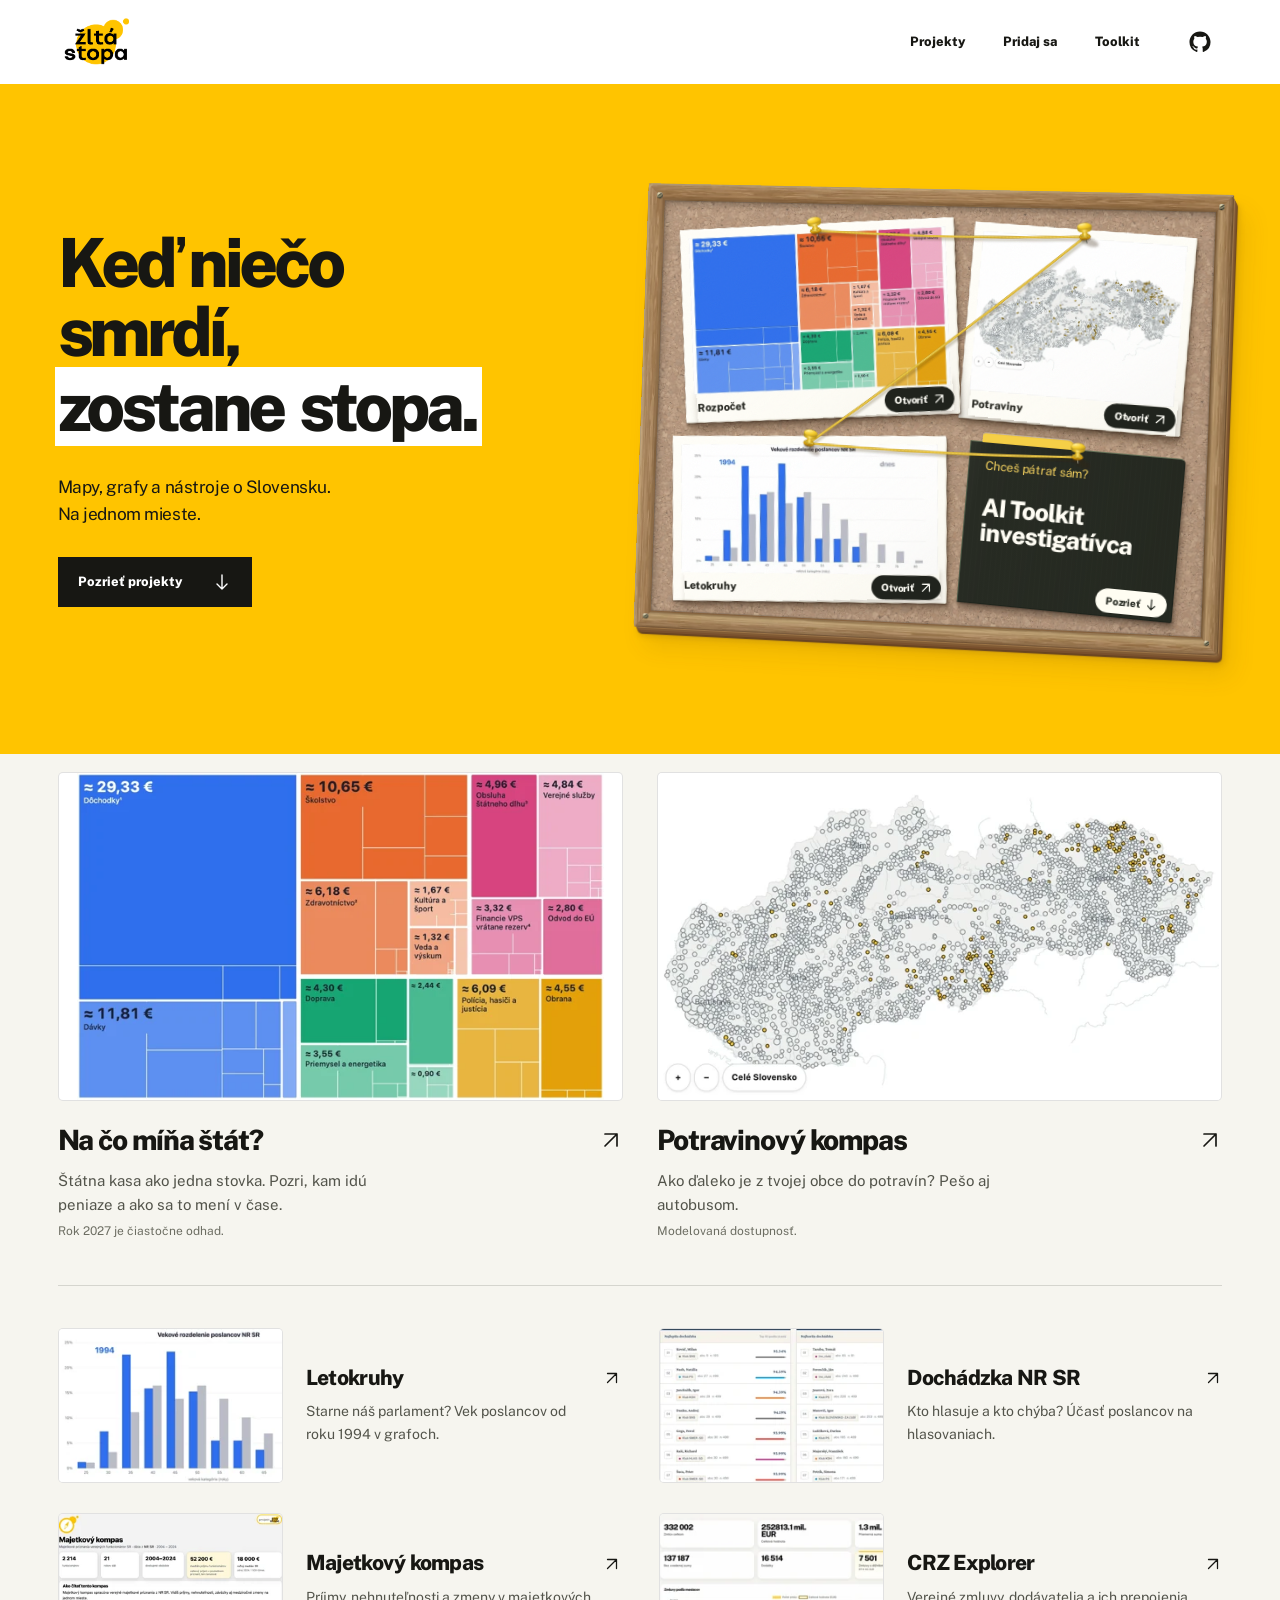
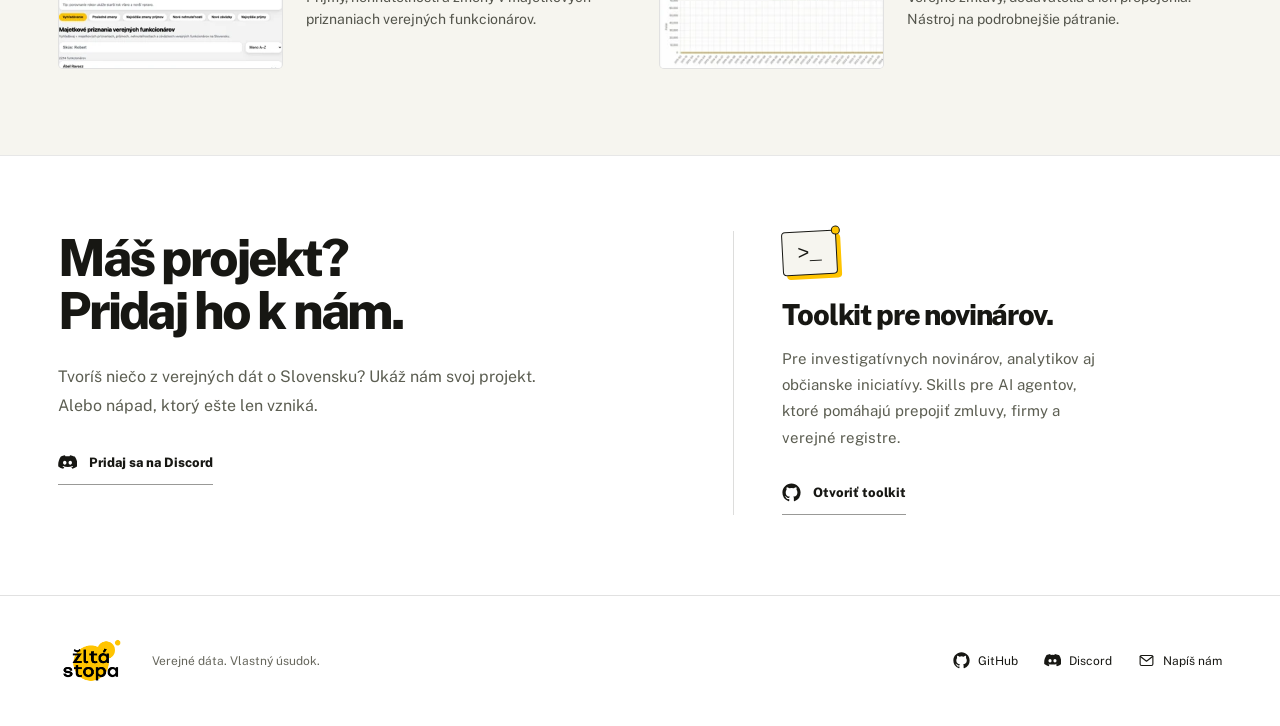
==== commit 20a3aa71: "perf: load first-fold project previews eagerly" ====
--- a/index.html
+++ b/index.html
@@ -12,21 +12,21 @@
   <meta property="og:title" content="Žltá stopa · Slovensko v dátach">
   <meta property="og:description" content="Keď niečo smrdí, zostane stopa. Mapy, grafy a nástroje o Slovensku. Na jednom mieste.">
   <meta property="og:url" content="https://zltastopa.sk/">
-  <meta property="og:image" content="https://zltastopa.sk/assets/home/social.jpg?v=2aa9fa0ed8">
+  <meta property="og:image" content="https://zltastopa.sk/assets/home/social.jpg?v=2cb06a489b">
   <meta name="twitter:card" content="summary_large_image">
   <link rel="icon" href="favicon.png" type="image/png">
   <link rel="apple-touch-icon" href="apple-touch-icon.png">
   <link rel="preload" href="assets/home/public-sans-bold.ttf" as="font" type="font/ttf" crossorigin>
-  <link rel="stylesheet" href="assets/home/tokens.css?v=2aa9fa0ed8">
-  <link rel="stylesheet" href="assets/home/home.css?v=2aa9fa0ed8">
-  <script src="assets/home/home.js?v=2aa9fa0ed8" defer></script>
+  <link rel="stylesheet" href="assets/home/tokens.css?v=2cb06a489b">
+  <link rel="stylesheet" href="assets/home/home.css?v=2cb06a489b">
+  <script src="assets/home/home.js?v=2cb06a489b" defer></script>
 </head>
 <body>
   <a class="skip" href="#main">Preskočiť na obsah</a>
   <header class="site-header">
     <div class="shell header-inner">
       <a class="brand" href="#top" aria-label="Žltá stopa, domov"><img src="assets/home/logo.png" alt="Žltá stopa" width="76" height="70"></a>
-      <nav aria-label="Hlavná navigácia"><a href="#projekty">Projekty</a><a href="#o-projekte">Pridaj sa</a><a href="#toolkit">Toolkit</a><a class="nav-github" href="https://github.com/zltastopa" aria-label="Žltá stopa na GitHube" title="GitHub"><svg class="social-icon icon-github" aria-hidden="true"><use href="assets/home/icons.svg?v=2aa9fa0ed8#github"></use></svg></a></nav>
+      <nav aria-label="Hlavná navigácia"><a href="#projekty">Projekty</a><a href="#o-projekte">Pridaj sa</a><a href="#toolkit">Toolkit</a><a class="nav-github" href="https://github.com/zltastopa" aria-label="Žltá stopa na GitHube" title="GitHub"><svg class="social-icon icon-github" aria-hidden="true"><use href="assets/home/icons.svg?v=2cb06a489b#github"></use></svg></a></nav>
     </div>
   </header>
   <main id="main">
@@ -86,8 +86,8 @@
     </section>
     <section class="projects shell" id="projekty" aria-labelledby="projects-title">
       <span id="projects" class="anchor-alias" aria-hidden="true"></span><div class="section-head"><h2 id="projects-title">Slovensko v dátach.</h2></div>
-      <div class="featured-grid"><article class="project-card project-featured"><a href="https://rozpocet.zltastopa.sk/" class="project-link"><div class="project-image"><img src="assets/home/budget.webp" srcset="assets/home/responsive/budget-320.webp 320w, assets/home/responsive/budget-640.webp 640w, assets/home/responsive/budget-1280.webp 1280w, assets/home/budget.webp 1828w" sizes="(max-width:760px) 90vw, 640px" alt="Farebná mapa štátneho rozpočtu rozdeleného na 100 eur" width="1828" height="1134" loading="lazy" decoding="async"></div><div class="project-copy"><h3>Na čo míňa štát?<svg viewBox="0 0 20 20" fill="none" aria-hidden="true"><path d="M5 15 15 5M5 5h10v10"/></svg></h3><p>Štátna kasa ako jedna stovka. Pozri, kam idú peniaze a ako sa to mení v čase.</p><p class="project-context">Rok 2027 je čiastočne odhad.</p></div></a></article>
-<article class="project-card project-featured"><a href="https://potravinova-dostupnost.zltastopa.sk/" class="project-link"><div class="project-image"><img src="assets/home/food.webp" srcset="assets/home/responsive/food-320.webp 320w, assets/home/responsive/food-640.webp 640w, assets/home/responsive/food-1280.webp 1280w, assets/home/food.webp 1576w" sizes="(max-width:760px) 90vw, 640px" alt="Mapa dostupnosti potravín v slovenských obciach" width="1576" height="920" loading="lazy" decoding="async"></div><div class="project-copy"><h3>Potravinový kompas<svg viewBox="0 0 20 20" fill="none" aria-hidden="true"><path d="M5 15 15 5M5 5h10v10"/></svg></h3><p>Ako ďaleko je z tvojej obce do potravín? Pešo aj autobusom.</p><p class="project-context">Modelovaná dostupnosť.</p></div></a></article></div>
+      <div class="featured-grid"><article class="project-card project-featured"><a href="https://rozpocet.zltastopa.sk/" class="project-link"><div class="project-image"><img src="assets/home/budget.webp" srcset="assets/home/responsive/budget-320.webp 320w, assets/home/responsive/budget-640.webp 640w, assets/home/responsive/budget-1280.webp 1280w, assets/home/budget.webp 1828w" sizes="(max-width:760px) 90vw, 640px" alt="Farebná mapa štátneho rozpočtu rozdeleného na 100 eur" width="1828" height="1134" loading="eager" decoding="async"></div><div class="project-copy"><h3>Na čo míňa štát?<svg viewBox="0 0 20 20" fill="none" aria-hidden="true"><path d="M5 15 15 5M5 5h10v10"/></svg></h3><p>Štátna kasa ako jedna stovka. Pozri, kam idú peniaze a ako sa to mení v čase.</p><p class="project-context">Rok 2027 je čiastočne odhad.</p></div></a></article>
+<article class="project-card project-featured"><a href="https://potravinova-dostupnost.zltastopa.sk/" class="project-link"><div class="project-image"><img src="assets/home/food.webp" srcset="assets/home/responsive/food-320.webp 320w, assets/home/responsive/food-640.webp 640w, assets/home/responsive/food-1280.webp 1280w, assets/home/food.webp 1576w" sizes="(max-width:760px) 90vw, 640px" alt="Mapa dostupnosti potravín v slovenských obciach" width="1576" height="920" loading="eager" decoding="async"></div><div class="project-copy"><h3>Potravinový kompas<svg viewBox="0 0 20 20" fill="none" aria-hidden="true"><path d="M5 15 15 5M5 5h10v10"/></svg></h3><p>Ako ďaleko je z tvojej obce do potravín? Pešo aj autobusom.</p><p class="project-context">Modelovaná dostupnosť.</p></div></a></article></div>
       <div class="more-grid"><article class="project-card project-compact"><a href="https://letokruhy.zltastopa.sk/" class="project-link"><div class="project-image"><img src="assets/home/rings.webp" srcset="assets/home/responsive/rings-320.webp 320w, assets/home/responsive/rings-640.webp 640w, assets/home/responsive/rings-1280.webp 1280w, assets/home/rings.webp 1748w" sizes="(max-width:760px) 34vw, 250px" alt="Graf porovnávajúci vek poslancov naprieč volebnými obdobiami" width="1748" height="928" loading="lazy" decoding="async"></div><div class="project-copy"><h3>Letokruhy<svg viewBox="0 0 20 20" fill="none" aria-hidden="true"><path d="M5 15 15 5M5 5h10v10"/></svg></h3><p>Starne náš parlament? Vek poslancov od roku 1994 v grafoch.</p></div></a></article>
 <article class="project-card project-compact"><a href="https://nrsr-dochadzka.zltastopa.sk/" class="project-link"><div class="project-image"><img src="assets/home/attendance.webp" srcset="assets/home/responsive/attendance-320.webp 320w, assets/home/responsive/attendance-640.webp 640w, assets/home/responsive/attendance-1280.webp 1280w, assets/home/attendance.webp 2264w" sizes="(max-width:760px) 34vw, 250px" alt="Prehľad účasti poslancov na hlasovaniach Národnej rady" width="2264" height="1300" loading="lazy" decoding="async"></div><div class="project-copy"><h3>Dochádzka NR SR<svg viewBox="0 0 20 20" fill="none" aria-hidden="true"><path d="M5 15 15 5M5 5h10v10"/></svg></h3><p>Kto hlasuje a kto chýba? Účasť poslancov na hlasovaniach.</p></div></a></article>
 <article class="project-card project-compact"><a href="https://kompas.zltastopa.sk/" class="project-link"><div class="project-image"><img src="assets/home/compass.webp" srcset="assets/home/responsive/compass-320.webp 320w, assets/home/responsive/compass-640.webp 640w, assets/home/responsive/compass-1280.webp 1280w, assets/home/compass.webp 1920w" sizes="(max-width:760px) 34vw, 250px" alt="Vyhľadávanie v majetkových priznaniach verejných funkcionárov" width="1920" height="1600" loading="lazy" decoding="async"></div><div class="project-copy"><h3>Majetkový kompas<svg viewBox="0 0 20 20" fill="none" aria-hidden="true"><path d="M5 15 15 5M5 5h10v10"/></svg></h3><p>Príjmy, nehnuteľnosti a zmeny v majetkových priznaniach verejných funkcionárov.</p></div></a></article>
@@ -95,11 +95,11 @@
     </section>
     <section class="about" id="o-projekte" aria-labelledby="about-title">
       <div class="shell about-inner">
-        <div class="about-copy"><h2 id="about-title">Máš projekt?<br>Pridaj ho k nám.</h2><p>Tvoríš niečo z verejných dát o Slovensku? Ukáž nám svoj projekt. Alebo nápad, ktorý ešte len vzniká.</p><a class="text-link" href="https://discord.gg/3rMUDFeFz7"><svg class="social-icon icon-discord" aria-hidden="true"><use href="assets/home/icons.svg?v=2aa9fa0ed8#discord"></use></svg> Pridaj sa na Discord</a></div>
-        <div class="toolkit" id="toolkit"><span id="steps" class="anchor-alias" aria-hidden="true"></span><div class="toolkit-symbol" aria-hidden="true"><span>&gt;_</span><i></i></div><h3>Toolkit pre novinárov.</h3><p>Pre investigatívnych novinárov, analytikov aj občianske iniciatívy. Skills pre AI agentov, ktoré pomáhajú prepojiť zmluvy, firmy a verejné registre.</p><a class="text-link" href="https://github.com/zltastopa/zltastopa"><svg class="social-icon icon-github" aria-hidden="true"><use href="assets/home/icons.svg?v=2aa9fa0ed8#github"></use></svg> Otvoriť toolkit</a></div>
+        <div class="about-copy"><h2 id="about-title">Máš projekt?<br>Pridaj ho k nám.</h2><p>Tvoríš niečo z verejných dát o Slovensku? Ukáž nám svoj projekt. Alebo nápad, ktorý ešte len vzniká.</p><a class="text-link" href="https://discord.gg/3rMUDFeFz7"><svg class="social-icon icon-discord" aria-hidden="true"><use href="assets/home/icons.svg?v=2cb06a489b#discord"></use></svg> Pridaj sa na Discord</a></div>
+        <div class="toolkit" id="toolkit"><span id="steps" class="anchor-alias" aria-hidden="true"></span><div class="toolkit-symbol" aria-hidden="true"><span>&gt;_</span><i></i></div><h3>Toolkit pre novinárov.</h3><p>Pre investigatívnych novinárov, analytikov aj občianske iniciatívy. Skills pre AI agentov, ktoré pomáhajú prepojiť zmluvy, firmy a verejné registre.</p><a class="text-link" href="https://github.com/zltastopa/zltastopa"><svg class="social-icon icon-github" aria-hidden="true"><use href="assets/home/icons.svg?v=2cb06a489b#github"></use></svg> Otvoriť toolkit</a></div>
       </div>
     </section>
   </main>
-  <footer class="site-footer"><div class="shell footer-inner"><a class="brand" href="#top" aria-label="Žltá stopa, späť hore"><img src="assets/home/logo.png" alt="Žltá stopa" width="70" height="64" loading="lazy"></a><p>Verejné dáta. Vlastný úsudok.</p><nav aria-label="Kontakt"><a href="https://github.com/zltastopa"><svg class="social-icon icon-github" aria-hidden="true"><use href="assets/home/icons.svg?v=2aa9fa0ed8#github"></use></svg> GitHub</a><a href="https://discord.gg/3rMUDFeFz7"><svg class="social-icon icon-discord" aria-hidden="true"><use href="assets/home/icons.svg?v=2aa9fa0ed8#discord"></use></svg> Discord</a><a href="mailto:hello@zltastopa.sk"><svg class="social-icon icon-mail" aria-hidden="true"><use href="assets/home/icons.svg?v=2aa9fa0ed8#mail"></use></svg> Napíš nám</a></nav></div></footer>
+  <footer class="site-footer"><div class="shell footer-inner"><a class="brand" href="#top" aria-label="Žltá stopa, späť hore"><img src="assets/home/logo.png" alt="Žltá stopa" width="70" height="64" loading="lazy"></a><p>Verejné dáta. Vlastný úsudok.</p><nav aria-label="Kontakt"><a href="https://github.com/zltastopa"><svg class="social-icon icon-github" aria-hidden="true"><use href="assets/home/icons.svg?v=2cb06a489b#github"></use></svg> GitHub</a><a href="https://discord.gg/3rMUDFeFz7"><svg class="social-icon icon-discord" aria-hidden="true"><use href="assets/home/icons.svg?v=2cb06a489b#discord"></use></svg> Discord</a><a href="mailto:hello@zltastopa.sk"><svg class="social-icon icon-mail" aria-hidden="true"><use href="assets/home/icons.svg?v=2cb06a489b#mail"></use></svg> Napíš nám</a></nav></div></footer>
 </body>
 </html>
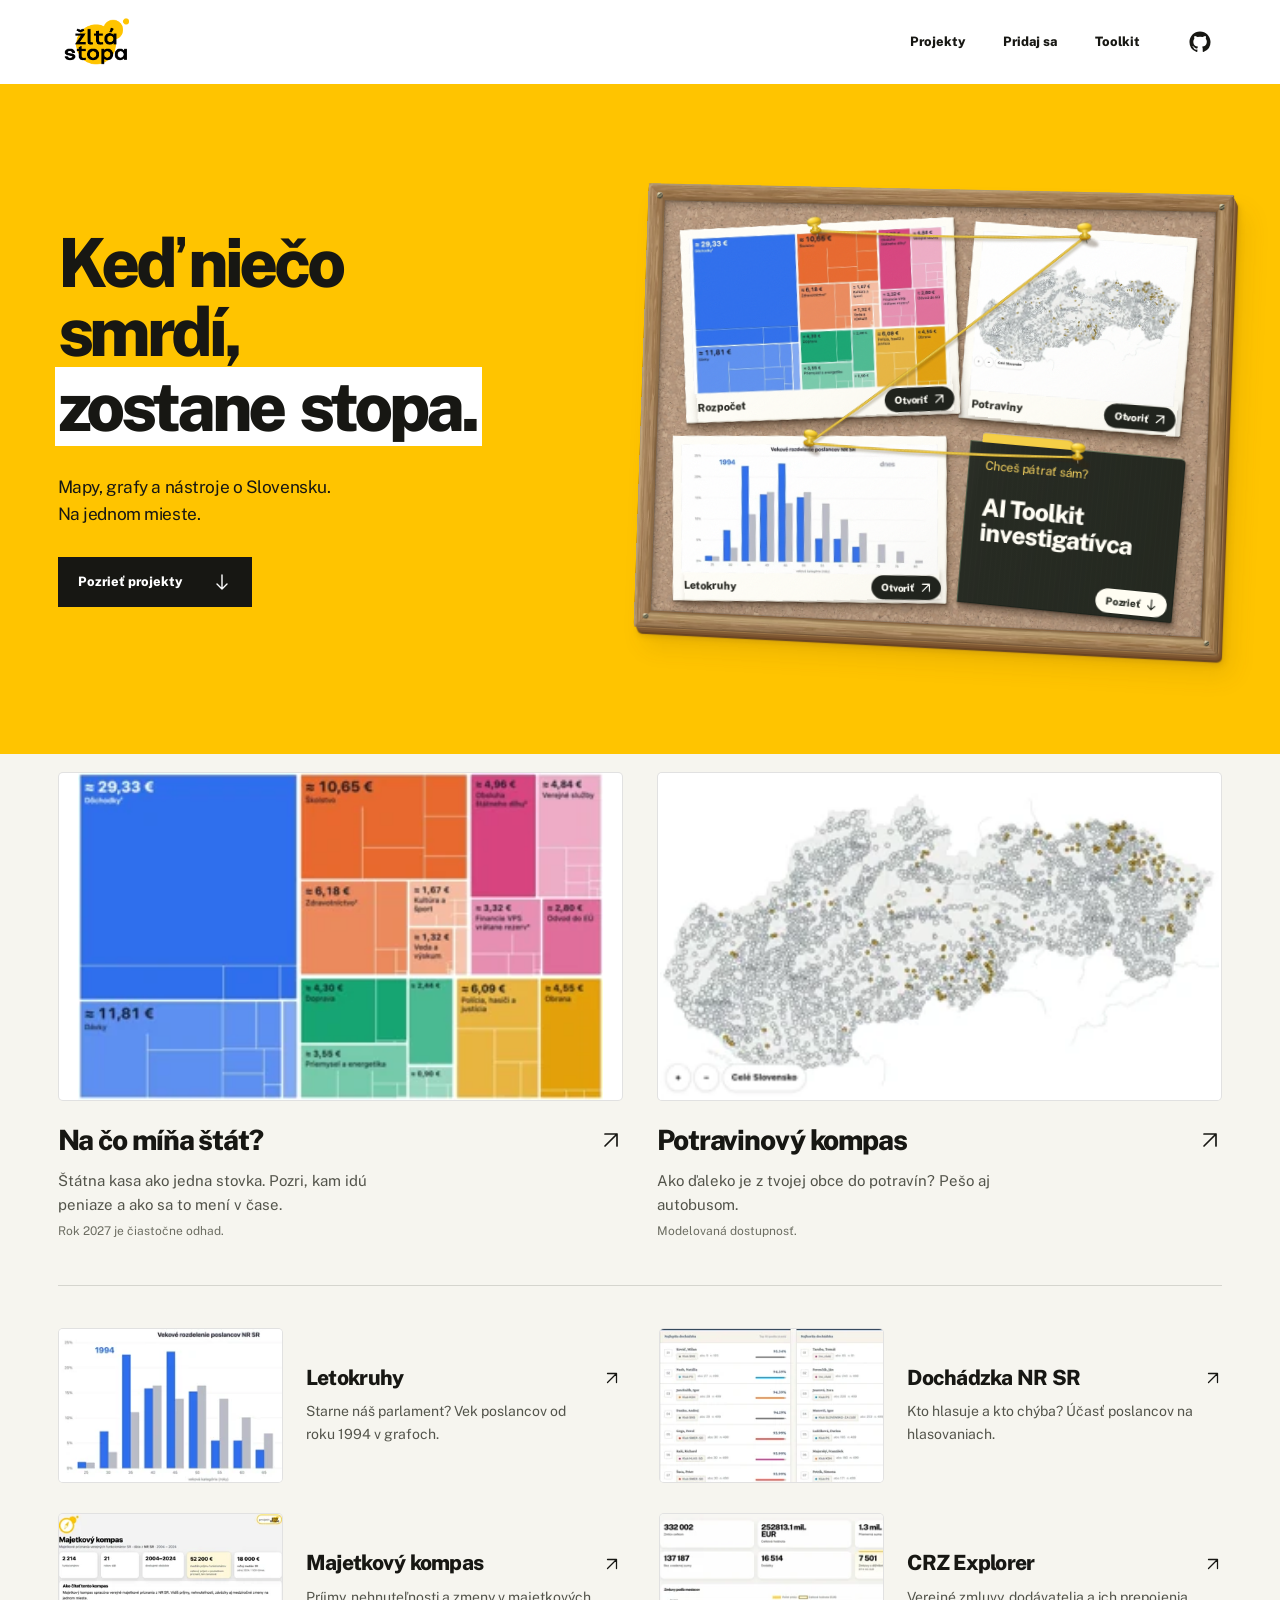
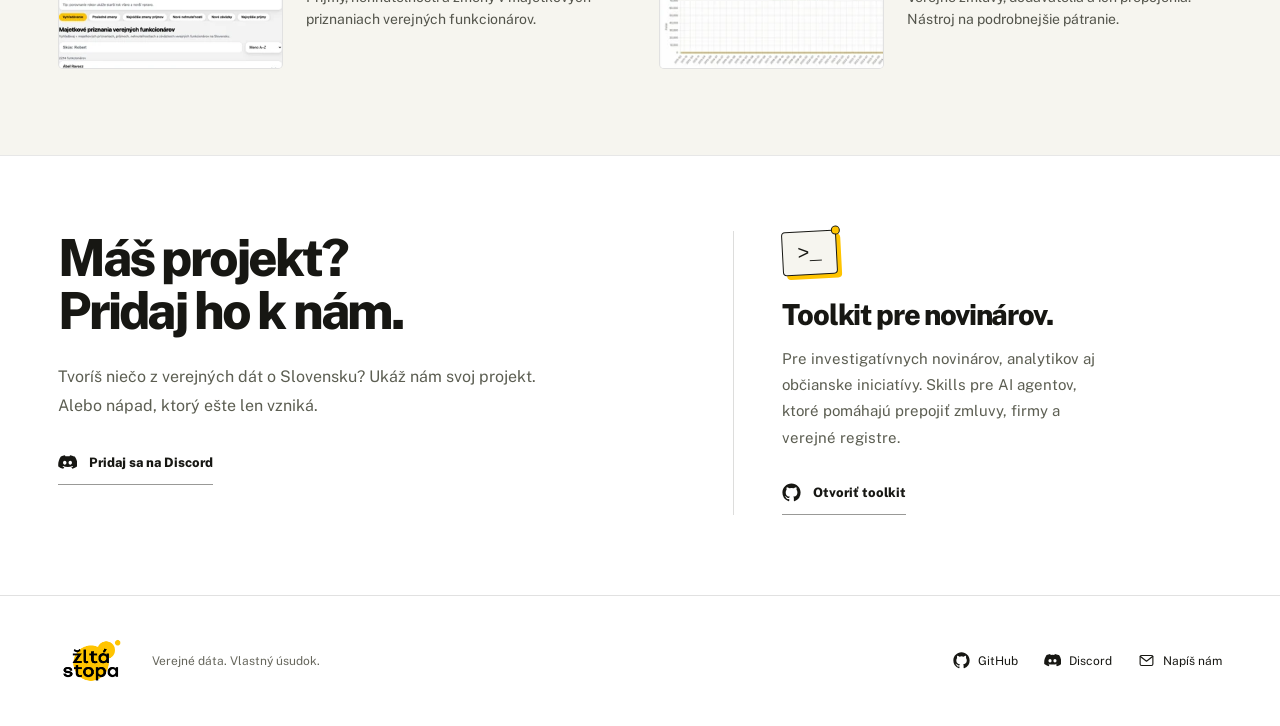
==== commit 8772ad59: "feat: add a gentle one-time pinboard discovery cue" ====
--- a/index.html
+++ b/index.html
@@ -12,21 +12,21 @@
   <meta property="og:title" content="Žltá stopa · Slovensko v dátach">
   <meta property="og:description" content="Keď niečo smrdí, zostane stopa. Mapy, grafy a nástroje o Slovensku. Na jednom mieste.">
   <meta property="og:url" content="https://zltastopa.sk/">
-  <meta property="og:image" content="https://zltastopa.sk/assets/home/social.jpg?v=2cb06a489b">
+  <meta property="og:image" content="https://zltastopa.sk/assets/home/social.jpg?v=50866703f8">
   <meta name="twitter:card" content="summary_large_image">
   <link rel="icon" href="favicon.png" type="image/png">
   <link rel="apple-touch-icon" href="apple-touch-icon.png">
   <link rel="preload" href="assets/home/public-sans-bold.ttf" as="font" type="font/ttf" crossorigin>
-  <link rel="stylesheet" href="assets/home/tokens.css?v=2cb06a489b">
-  <link rel="stylesheet" href="assets/home/home.css?v=2cb06a489b">
-  <script src="assets/home/home.js?v=2cb06a489b" defer></script>
+  <link rel="stylesheet" href="assets/home/tokens.css?v=50866703f8">
+  <link rel="stylesheet" href="assets/home/home.css?v=50866703f8">
+  <script src="assets/home/home.js?v=50866703f8" defer></script>
 </head>
 <body>
   <a class="skip" href="#main">Preskočiť na obsah</a>
   <header class="site-header">
     <div class="shell header-inner">
       <a class="brand" href="#top" aria-label="Žltá stopa, domov"><img src="assets/home/logo.png" alt="Žltá stopa" width="76" height="70"></a>
-      <nav aria-label="Hlavná navigácia"><a href="#projekty">Projekty</a><a href="#o-projekte">Pridaj sa</a><a href="#toolkit">Toolkit</a><a class="nav-github" href="https://github.com/zltastopa" aria-label="Žltá stopa na GitHube" title="GitHub"><svg class="social-icon icon-github" aria-hidden="true"><use href="assets/home/icons.svg?v=2cb06a489b#github"></use></svg></a></nav>
+      <nav aria-label="Hlavná navigácia"><a href="#projekty">Projekty</a><a href="#o-projekte">Pridaj sa</a><a href="#toolkit">Toolkit</a><a class="nav-github" href="https://github.com/zltastopa" aria-label="Žltá stopa na GitHube" title="GitHub"><svg class="social-icon icon-github" aria-hidden="true"><use href="assets/home/icons.svg?v=50866703f8#github"></use></svg></a></nav>
     </div>
   </header>
   <main id="main">
@@ -95,11 +95,11 @@
     </section>
     <section class="about" id="o-projekte" aria-labelledby="about-title">
       <div class="shell about-inner">
-        <div class="about-copy"><h2 id="about-title">Máš projekt?<br>Pridaj ho k nám.</h2><p>Tvoríš niečo z verejných dát o Slovensku? Ukáž nám svoj projekt. Alebo nápad, ktorý ešte len vzniká.</p><a class="text-link" href="https://discord.gg/3rMUDFeFz7"><svg class="social-icon icon-discord" aria-hidden="true"><use href="assets/home/icons.svg?v=2cb06a489b#discord"></use></svg> Pridaj sa na Discord</a></div>
-        <div class="toolkit" id="toolkit"><span id="steps" class="anchor-alias" aria-hidden="true"></span><div class="toolkit-symbol" aria-hidden="true"><span>&gt;_</span><i></i></div><h3>Toolkit pre novinárov.</h3><p>Pre investigatívnych novinárov, analytikov aj občianske iniciatívy. Skills pre AI agentov, ktoré pomáhajú prepojiť zmluvy, firmy a verejné registre.</p><a class="text-link" href="https://github.com/zltastopa/zltastopa"><svg class="social-icon icon-github" aria-hidden="true"><use href="assets/home/icons.svg?v=2cb06a489b#github"></use></svg> Otvoriť toolkit</a></div>
+        <div class="about-copy"><h2 id="about-title">Máš projekt?<br>Pridaj ho k nám.</h2><p>Tvoríš niečo z verejných dát o Slovensku? Ukáž nám svoj projekt. Alebo nápad, ktorý ešte len vzniká.</p><a class="text-link" href="https://discord.gg/3rMUDFeFz7"><svg class="social-icon icon-discord" aria-hidden="true"><use href="assets/home/icons.svg?v=50866703f8#discord"></use></svg> Pridaj sa na Discord</a></div>
+        <div class="toolkit" id="toolkit"><span id="steps" class="anchor-alias" aria-hidden="true"></span><div class="toolkit-symbol" aria-hidden="true"><span>&gt;_</span><i></i></div><h3>Toolkit pre novinárov.</h3><p>Pre investigatívnych novinárov, analytikov aj občianske iniciatívy. Skills pre AI agentov, ktoré pomáhajú prepojiť zmluvy, firmy a verejné registre.</p><a class="text-link" href="https://github.com/zltastopa/zltastopa"><svg class="social-icon icon-github" aria-hidden="true"><use href="assets/home/icons.svg?v=50866703f8#github"></use></svg> Otvoriť toolkit</a></div>
       </div>
     </section>
   </main>
-  <footer class="site-footer"><div class="shell footer-inner"><a class="brand" href="#top" aria-label="Žltá stopa, späť hore"><img src="assets/home/logo.png" alt="Žltá stopa" width="70" height="64" loading="lazy"></a><p>Verejné dáta. Vlastný úsudok.</p><nav aria-label="Kontakt"><a href="https://github.com/zltastopa"><svg class="social-icon icon-github" aria-hidden="true"><use href="assets/home/icons.svg?v=2cb06a489b#github"></use></svg> GitHub</a><a href="https://discord.gg/3rMUDFeFz7"><svg class="social-icon icon-discord" aria-hidden="true"><use href="assets/home/icons.svg?v=2cb06a489b#discord"></use></svg> Discord</a><a href="mailto:hello@zltastopa.sk"><svg class="social-icon icon-mail" aria-hidden="true"><use href="assets/home/icons.svg?v=2cb06a489b#mail"></use></svg> Napíš nám</a></nav></div></footer>
+  <footer class="site-footer"><div class="shell footer-inner"><a class="brand" href="#top" aria-label="Žltá stopa, späť hore"><img src="assets/home/logo.png" alt="Žltá stopa" width="70" height="64" loading="lazy"></a><p>Verejné dáta. Vlastný úsudok.</p><nav aria-label="Kontakt"><a href="https://github.com/zltastopa"><svg class="social-icon icon-github" aria-hidden="true"><use href="assets/home/icons.svg?v=50866703f8#github"></use></svg> GitHub</a><a href="https://discord.gg/3rMUDFeFz7"><svg class="social-icon icon-discord" aria-hidden="true"><use href="assets/home/icons.svg?v=50866703f8#discord"></use></svg> Discord</a><a href="mailto:hello@zltastopa.sk"><svg class="social-icon icon-mail" aria-hidden="true"><use href="assets/home/icons.svg?v=50866703f8#mail"></use></svg> Napíš nám</a></nav></div></footer>
 </body>
 </html>
--- a/assets/home/home.css
+++ b/assets/home/home.css
@@ -149,3 +149,19 @@
  .board-stage{width:100%;max-width:min(100%,calc((100svh - 178px)*1.3 + 8px));margin-inline:auto;padding-top:2px;padding-bottom:4px}.projects{padding-top:10px}
  .dossier-title{font-size:clamp(15px,min(1.9vw,3.6svh),26px)}
 }
+
+/* A single, damped settling gesture suggests that the pinned paper can respond. */
+@keyframes board-settle{
+  0%,100%{transform:rotate(var(--paper-angle)) scale(1)}
+  24%{transform:rotate(calc(var(--paper-angle) + .55deg)) scale(1.007)}
+  56%{transform:rotate(calc(var(--paper-angle) - .22deg)) scale(1.003)}
+  80%{transform:rotate(calc(var(--paper-angle) + .08deg)) scale(1.001)}
+}
+@keyframes board-settle-action{
+  0%,100%{background:#20231d;color:#fffef7}
+  30%,58%{background:#f5d16b;color:#20231d}
+}
+@media(prefers-reduced-motion:no-preference){
+ .board-paper.is-settling{animation:board-settle 1150ms ease-in-out 1}
+ .board-paper.is-settling .paper-action{animation:board-settle-action 1150ms ease-in-out 1}
+}
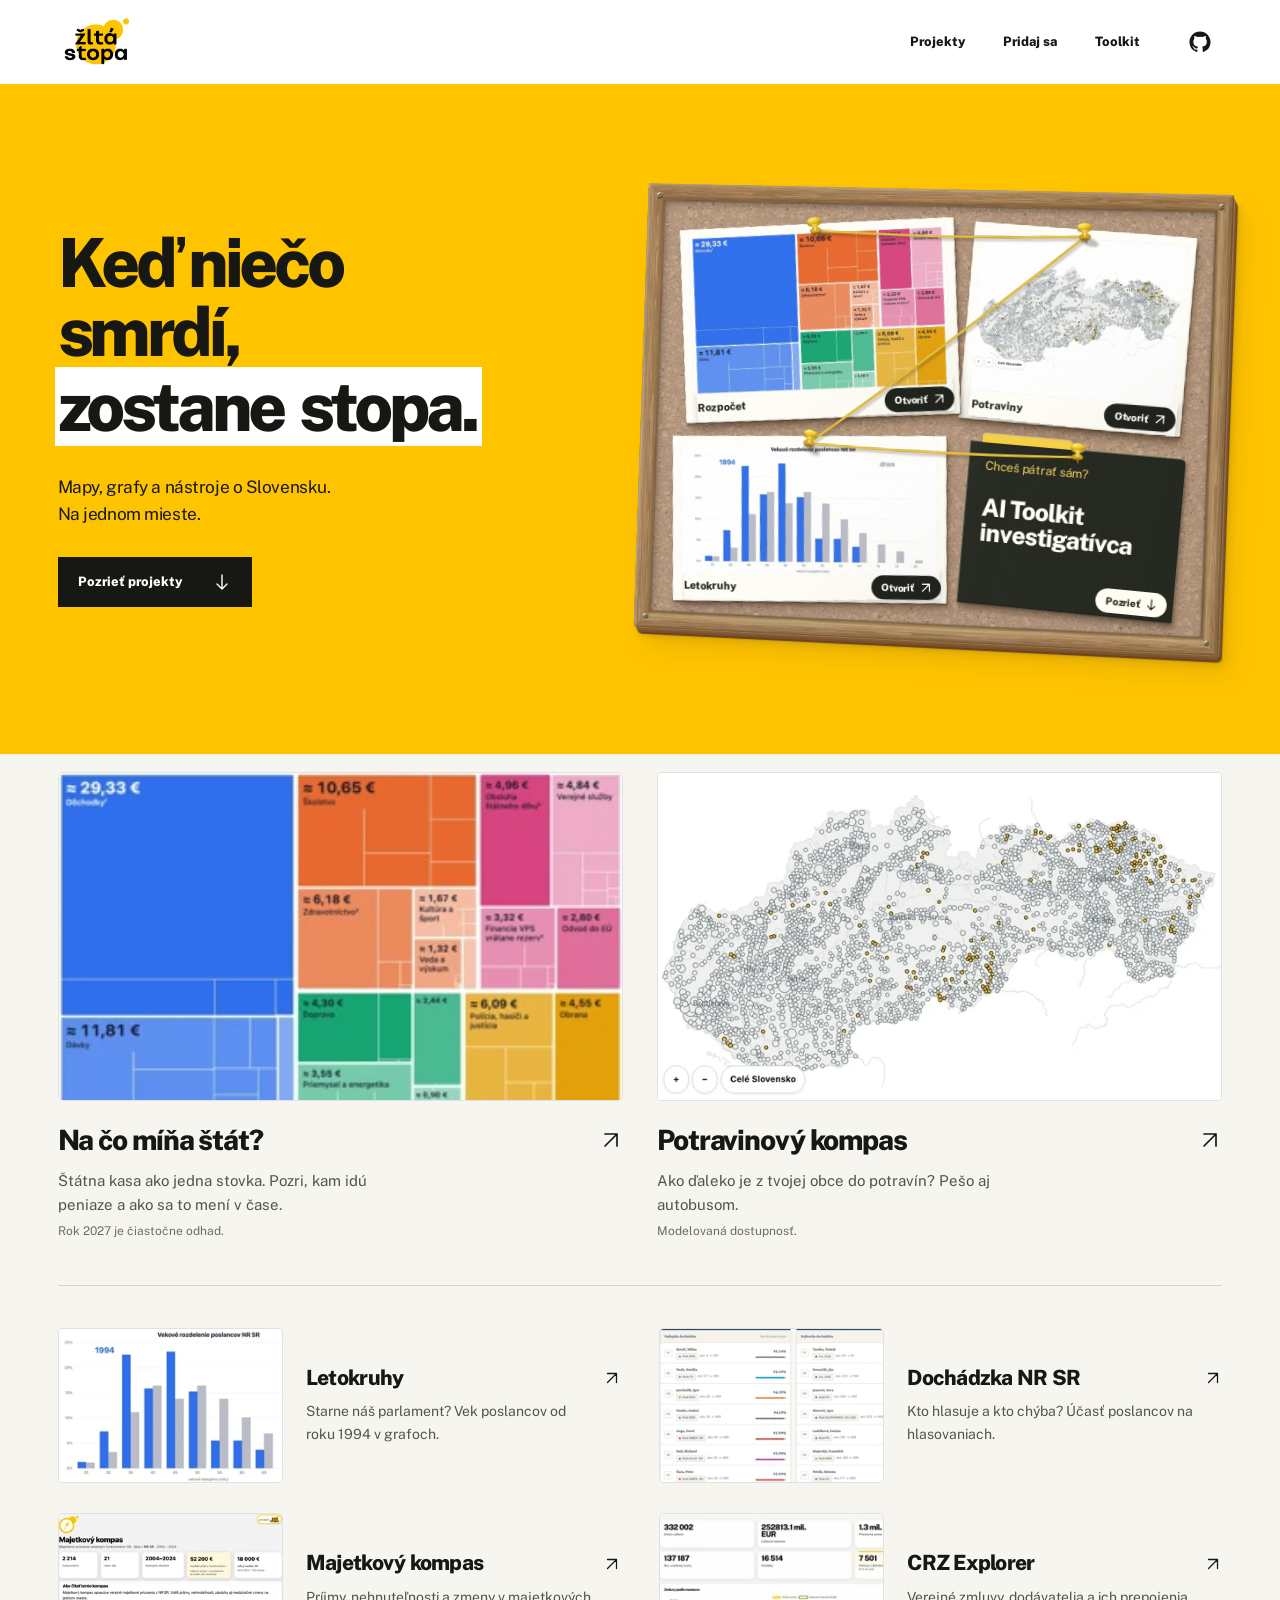
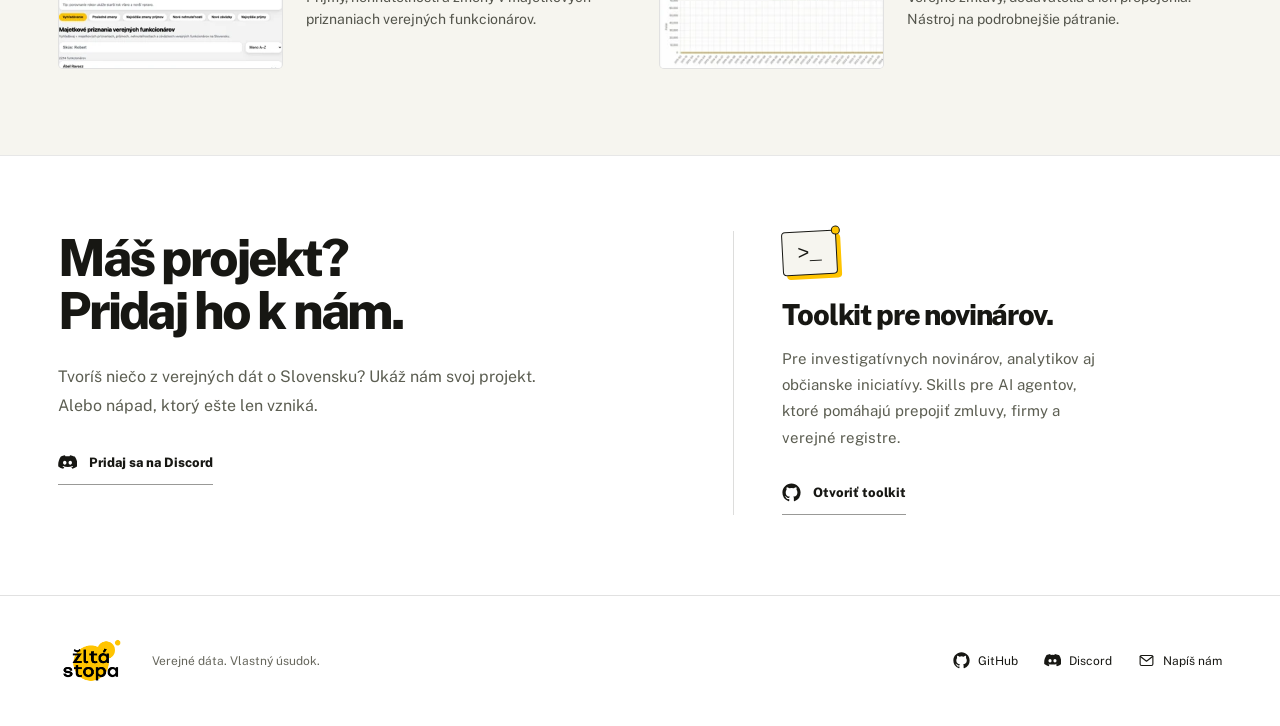
==== commit 8786c9ce: "fix: align featured screenshots evenly within their frames" ====
--- a/index.html
+++ b/index.html
@@ -12,21 +12,21 @@
   <meta property="og:title" content="Žltá stopa · Slovensko v dátach">
   <meta property="og:description" content="Keď niečo smrdí, zostane stopa. Mapy, grafy a nástroje o Slovensku. Na jednom mieste.">
   <meta property="og:url" content="https://zltastopa.sk/">
-  <meta property="og:image" content="https://zltastopa.sk/assets/home/social.jpg?v=50866703f8">
+  <meta property="og:image" content="https://zltastopa.sk/assets/home/social.jpg?v=58be4869c3">
   <meta name="twitter:card" content="summary_large_image">
   <link rel="icon" href="favicon.png" type="image/png">
   <link rel="apple-touch-icon" href="apple-touch-icon.png">
   <link rel="preload" href="assets/home/public-sans-bold.ttf" as="font" type="font/ttf" crossorigin>
-  <link rel="stylesheet" href="assets/home/tokens.css?v=50866703f8">
-  <link rel="stylesheet" href="assets/home/home.css?v=50866703f8">
-  <script src="assets/home/home.js?v=50866703f8" defer></script>
+  <link rel="stylesheet" href="assets/home/tokens.css?v=58be4869c3">
+  <link rel="stylesheet" href="assets/home/home.css?v=58be4869c3">
+  <script src="assets/home/home.js?v=58be4869c3" defer></script>
 </head>
 <body>
   <a class="skip" href="#main">Preskočiť na obsah</a>
   <header class="site-header">
     <div class="shell header-inner">
       <a class="brand" href="#top" aria-label="Žltá stopa, domov"><img src="assets/home/logo.png" alt="Žltá stopa" width="76" height="70"></a>
-      <nav aria-label="Hlavná navigácia"><a href="#projekty">Projekty</a><a href="#o-projekte">Pridaj sa</a><a href="#toolkit">Toolkit</a><a class="nav-github" href="https://github.com/zltastopa" aria-label="Žltá stopa na GitHube" title="GitHub"><svg class="social-icon icon-github" aria-hidden="true"><use href="assets/home/icons.svg?v=50866703f8#github"></use></svg></a></nav>
+      <nav aria-label="Hlavná navigácia"><a href="#projekty">Projekty</a><a href="#o-projekte">Pridaj sa</a><a href="#toolkit">Toolkit</a><a class="nav-github" href="https://github.com/zltastopa" aria-label="Žltá stopa na GitHube" title="GitHub"><svg class="social-icon icon-github" aria-hidden="true"><use href="assets/home/icons.svg?v=58be4869c3#github"></use></svg></a></nav>
     </div>
   </header>
   <main id="main">
@@ -95,11 +95,11 @@
     </section>
     <section class="about" id="o-projekte" aria-labelledby="about-title">
       <div class="shell about-inner">
-        <div class="about-copy"><h2 id="about-title">Máš projekt?<br>Pridaj ho k nám.</h2><p>Tvoríš niečo z verejných dát o Slovensku? Ukáž nám svoj projekt. Alebo nápad, ktorý ešte len vzniká.</p><a class="text-link" href="https://discord.gg/3rMUDFeFz7"><svg class="social-icon icon-discord" aria-hidden="true"><use href="assets/home/icons.svg?v=50866703f8#discord"></use></svg> Pridaj sa na Discord</a></div>
-        <div class="toolkit" id="toolkit"><span id="steps" class="anchor-alias" aria-hidden="true"></span><div class="toolkit-symbol" aria-hidden="true"><span>&gt;_</span><i></i></div><h3>Toolkit pre novinárov.</h3><p>Pre investigatívnych novinárov, analytikov aj občianske iniciatívy. Skills pre AI agentov, ktoré pomáhajú prepojiť zmluvy, firmy a verejné registre.</p><a class="text-link" href="https://github.com/zltastopa/zltastopa"><svg class="social-icon icon-github" aria-hidden="true"><use href="assets/home/icons.svg?v=50866703f8#github"></use></svg> Otvoriť toolkit</a></div>
+        <div class="about-copy"><h2 id="about-title">Máš projekt?<br>Pridaj ho k nám.</h2><p>Tvoríš niečo z verejných dát o Slovensku? Ukáž nám svoj projekt. Alebo nápad, ktorý ešte len vzniká.</p><a class="text-link" href="https://discord.gg/3rMUDFeFz7"><svg class="social-icon icon-discord" aria-hidden="true"><use href="assets/home/icons.svg?v=58be4869c3#discord"></use></svg> Pridaj sa na Discord</a></div>
+        <div class="toolkit" id="toolkit"><span id="steps" class="anchor-alias" aria-hidden="true"></span><div class="toolkit-symbol" aria-hidden="true"><span>&gt;_</span><i></i></div><h3>Toolkit pre novinárov.</h3><p>Pre investigatívnych novinárov, analytikov aj občianske iniciatívy. Skills pre AI agentov, ktoré pomáhajú prepojiť zmluvy, firmy a verejné registre.</p><a class="text-link" href="https://github.com/zltastopa/zltastopa"><svg class="social-icon icon-github" aria-hidden="true"><use href="assets/home/icons.svg?v=58be4869c3#github"></use></svg> Otvoriť toolkit</a></div>
       </div>
     </section>
   </main>
-  <footer class="site-footer"><div class="shell footer-inner"><a class="brand" href="#top" aria-label="Žltá stopa, späť hore"><img src="assets/home/logo.png" alt="Žltá stopa" width="70" height="64" loading="lazy"></a><p>Verejné dáta. Vlastný úsudok.</p><nav aria-label="Kontakt"><a href="https://github.com/zltastopa"><svg class="social-icon icon-github" aria-hidden="true"><use href="assets/home/icons.svg?v=50866703f8#github"></use></svg> GitHub</a><a href="https://discord.gg/3rMUDFeFz7"><svg class="social-icon icon-discord" aria-hidden="true"><use href="assets/home/icons.svg?v=50866703f8#discord"></use></svg> Discord</a><a href="mailto:hello@zltastopa.sk"><svg class="social-icon icon-mail" aria-hidden="true"><use href="assets/home/icons.svg?v=50866703f8#mail"></use></svg> Napíš nám</a></nav></div></footer>
+  <footer class="site-footer"><div class="shell footer-inner"><a class="brand" href="#top" aria-label="Žltá stopa, späť hore"><img src="assets/home/logo.png" alt="Žltá stopa" width="70" height="64" loading="lazy"></a><p>Verejné dáta. Vlastný úsudok.</p><nav aria-label="Kontakt"><a href="https://github.com/zltastopa"><svg class="social-icon icon-github" aria-hidden="true"><use href="assets/home/icons.svg?v=58be4869c3#github"></use></svg> GitHub</a><a href="https://discord.gg/3rMUDFeFz7"><svg class="social-icon icon-discord" aria-hidden="true"><use href="assets/home/icons.svg?v=58be4869c3#discord"></use></svg> Discord</a><a href="mailto:hello@zltastopa.sk"><svg class="social-icon icon-mail" aria-hidden="true"><use href="assets/home/icons.svg?v=58be4869c3#mail"></use></svg> Napíš nám</a></nav></div></footer>
 </body>
 </html>
--- a/assets/home/home.css
+++ b/assets/home/home.css
@@ -24,7 +24,8 @@
 .paper-caption>span{min-width:0;overflow:hidden;text-overflow:ellipsis;white-space:nowrap}
 @media(min-width:480px) and (max-width:760px){.board-stage{max-width:430px}.hero h1{font-size:56px}}
 
-.project-compact .project-image img{object-fit:cover;object-position:top left}.anchor-alias{display:block;position:relative;top:-20px;visibility:hidden;height:0}
+/* Consistent edge-to-edge previews, without uneven letterboxing at the fold. */
+.project-featured .project-image img,.project-compact .project-image img{object-fit:cover;object-position:top left}.anchor-alias{display:block;position:relative;top:-20px;visibility:hidden;height:0}
 
 .project-compact .project-copy>p{font-size:14px}
 @media(max-width:1150px) and (min-width:761px){.project-compact .project-copy>p{font-size:13px}}
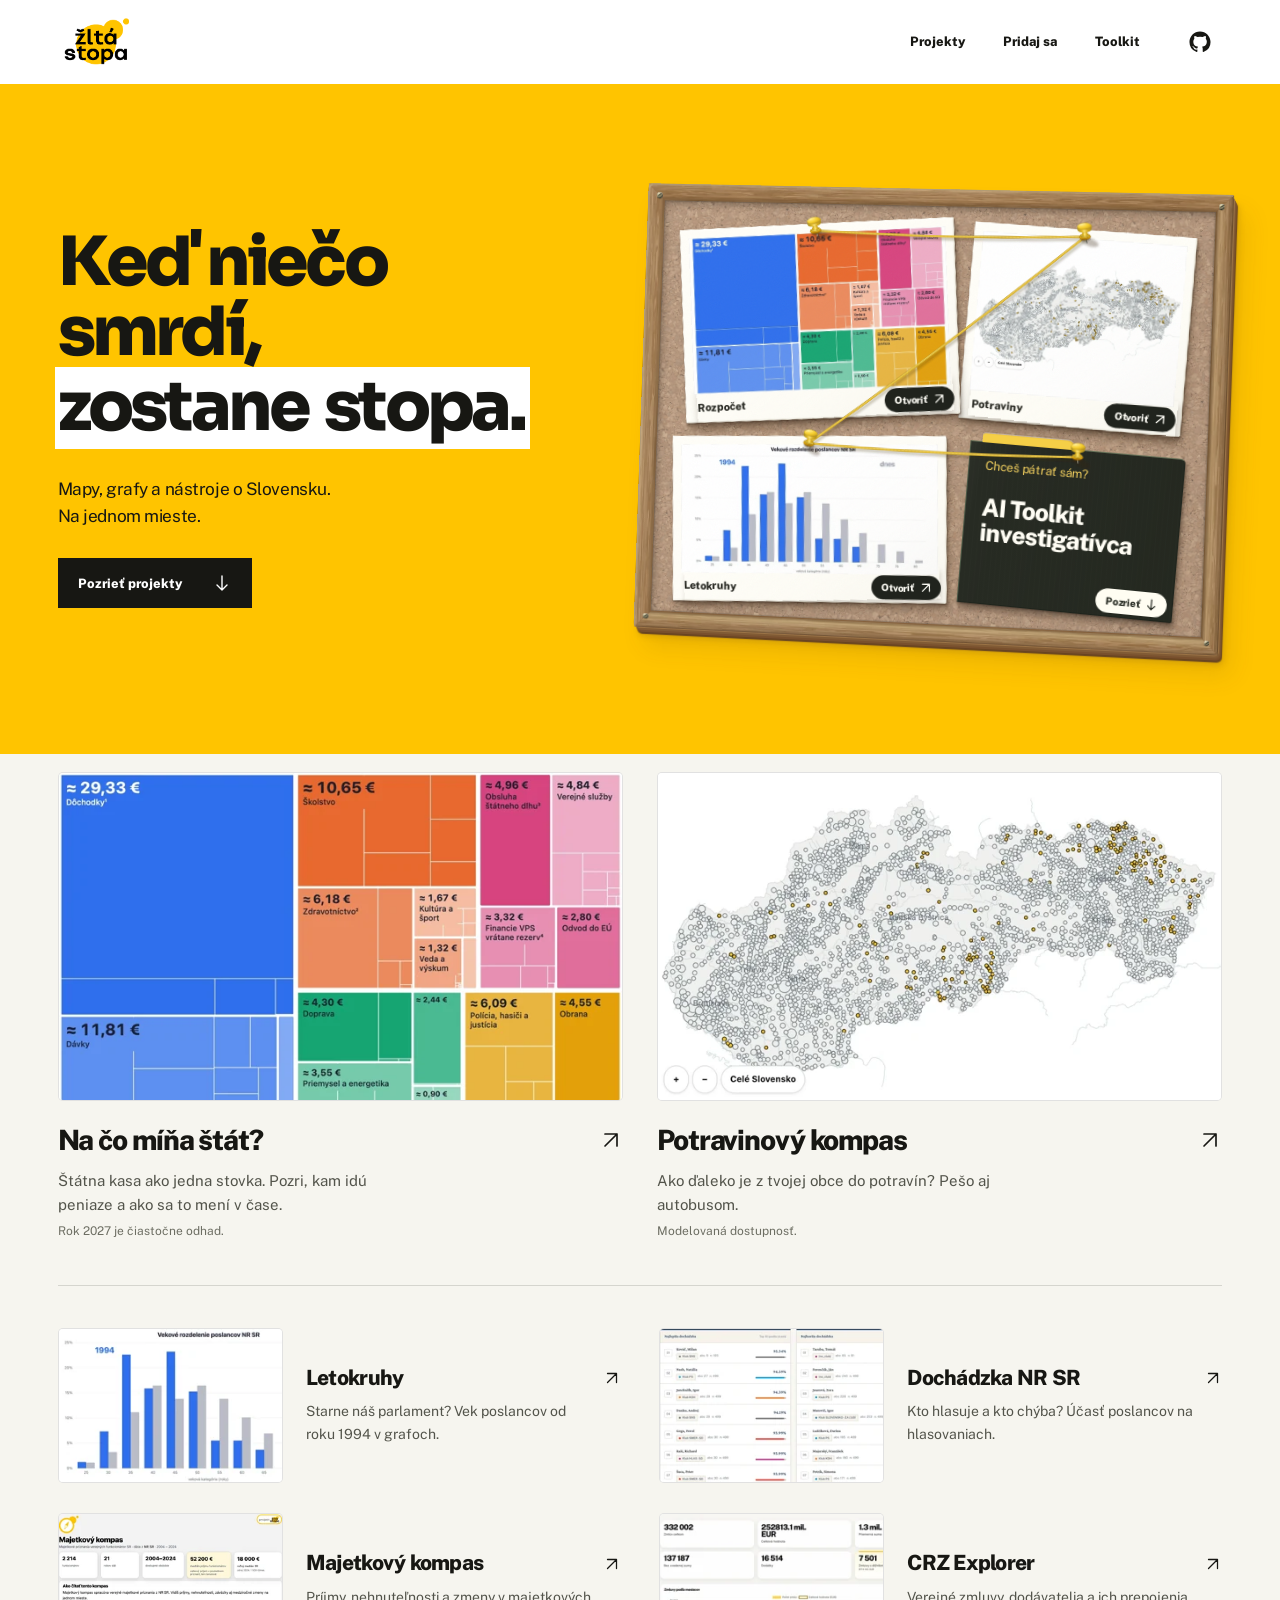
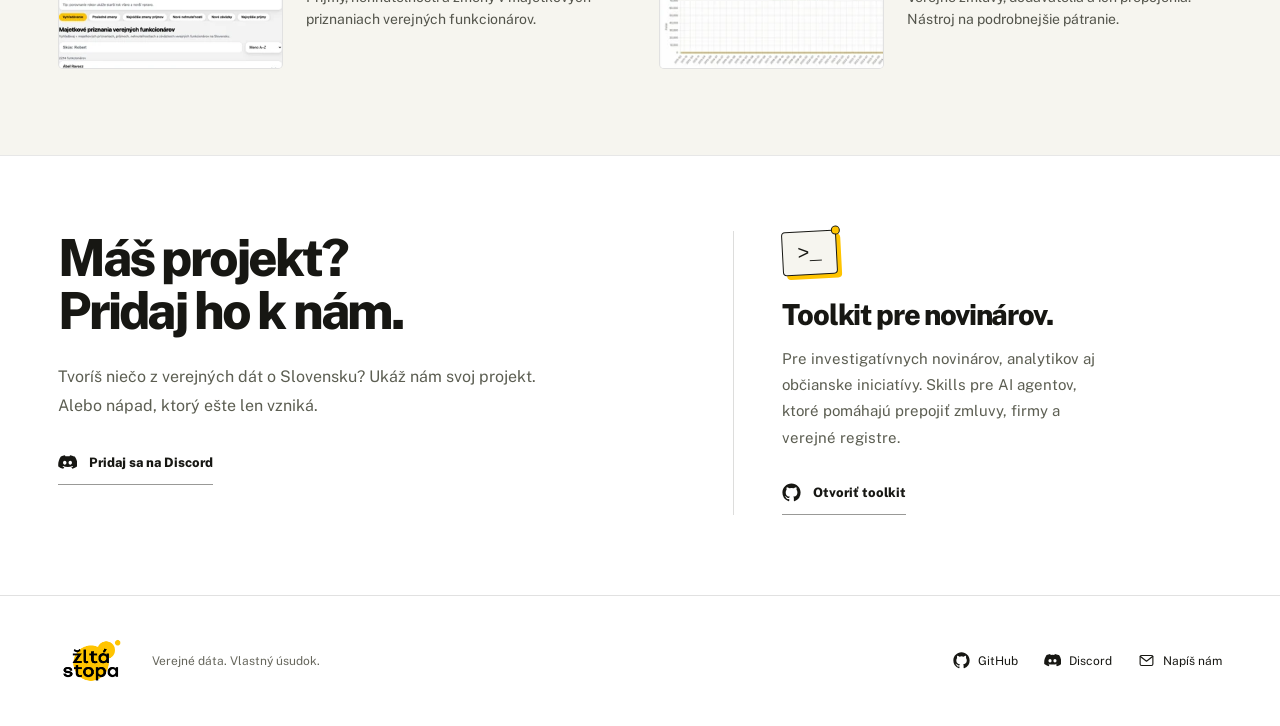
==== commit bc451cd3: "feat: ship Sora ExtraBold for the homepage headline" ====
--- a/index.html
+++ b/index.html
@@ -12,28 +12,28 @@
   <meta property="og:title" content="Žltá stopa · Slovensko v dátach">
   <meta property="og:description" content="Keď niečo smrdí, zostane stopa. Mapy, grafy a nástroje o Slovensku. Na jednom mieste.">
   <meta property="og:url" content="https://zltastopa.sk/">
-  <meta property="og:image" content="https://zltastopa.sk/assets/home/social.jpg?v=58be4869c3">
+  <meta property="og:image" content="https://zltastopa.sk/assets/home/social.jpg?v=3d7ab45fa8">
   <meta name="twitter:card" content="summary_large_image">
   <link rel="icon" href="favicon.png" type="image/png">
   <link rel="apple-touch-icon" href="apple-touch-icon.png">
-  <link rel="preload" href="assets/home/public-sans-bold.ttf" as="font" type="font/ttf" crossorigin>
-  <link rel="stylesheet" href="assets/home/tokens.css?v=58be4869c3">
-  <link rel="stylesheet" href="assets/home/home.css?v=58be4869c3">
-  <script src="assets/home/home.js?v=58be4869c3" defer></script>
+  <link rel="preload" href="assets/home/sora-extrabold.ttf" as="font" type="font/ttf" crossorigin>
+  <link rel="stylesheet" href="assets/home/tokens.css?v=3d7ab45fa8">
+  <link rel="stylesheet" href="assets/home/home.css?v=3d7ab45fa8">
+  <script src="assets/home/home.js?v=3d7ab45fa8" defer></script>
 </head>
 <body>
   <a class="skip" href="#main">Preskočiť na obsah</a>
   <header class="site-header">
     <div class="shell header-inner">
       <a class="brand" href="#top" aria-label="Žltá stopa, domov"><img src="assets/home/logo.png" alt="Žltá stopa" width="76" height="70"></a>
-      <nav aria-label="Hlavná navigácia"><a href="#projekty">Projekty</a><a href="#o-projekte">Pridaj sa</a><a href="#toolkit">Toolkit</a><a class="nav-github" href="https://github.com/zltastopa" aria-label="Žltá stopa na GitHube" title="GitHub"><svg class="social-icon icon-github" aria-hidden="true"><use href="assets/home/icons.svg?v=58be4869c3#github"></use></svg></a></nav>
+      <nav aria-label="Hlavná navigácia"><a href="#projekty">Projekty</a><a href="#o-projekte">Pridaj sa</a><a href="#toolkit">Toolkit</a><a class="nav-github" href="https://github.com/zltastopa" aria-label="Žltá stopa na GitHube" title="GitHub"><svg class="social-icon icon-github" aria-hidden="true"><use href="assets/home/icons.svg?v=3d7ab45fa8#github"></use></svg></a></nav>
     </div>
   </header>
   <main id="main">
     <section class="hero" id="top" aria-labelledby="hero-title">
       <div class="shell hero-inner">
         <div class="hero-copy">
-          <h1 id="hero-title">Keď<span class="word-space"> </span>niečo<br>smrdí,<br><span class="highlight">zostane stopa.</span></h1>
+          <h1 id="hero-title"><span class="hero-line">Keď<span class="word-space"> </span>niečo</span><span class="hero-line">smrdí,</span><span class="hero-line highlight">zostane stopa.</span></h1>
           <p>Mapy, grafy a nástroje o Slovensku.<br>Na jednom mieste.</p>
           <a class="button button-dark" href="#projekty">Pozrieť projekty <svg viewBox="0 0 20 20" fill="none" aria-hidden="true"><path d="M10 3v14m-5-5 5 5 5-5"/></svg></a>
         </div>
@@ -95,11 +95,11 @@
     </section>
     <section class="about" id="o-projekte" aria-labelledby="about-title">
       <div class="shell about-inner">
-        <div class="about-copy"><h2 id="about-title">Máš projekt?<br>Pridaj ho k nám.</h2><p>Tvoríš niečo z verejných dát o Slovensku? Ukáž nám svoj projekt. Alebo nápad, ktorý ešte len vzniká.</p><a class="text-link" href="https://discord.gg/3rMUDFeFz7"><svg class="social-icon icon-discord" aria-hidden="true"><use href="assets/home/icons.svg?v=58be4869c3#discord"></use></svg> Pridaj sa na Discord</a></div>
-        <div class="toolkit" id="toolkit"><span id="steps" class="anchor-alias" aria-hidden="true"></span><div class="toolkit-symbol" aria-hidden="true"><span>&gt;_</span><i></i></div><h3>Toolkit pre novinárov.</h3><p>Pre investigatívnych novinárov, analytikov aj občianske iniciatívy. Skills pre AI agentov, ktoré pomáhajú prepojiť zmluvy, firmy a verejné registre.</p><a class="text-link" href="https://github.com/zltastopa/zltastopa"><svg class="social-icon icon-github" aria-hidden="true"><use href="assets/home/icons.svg?v=58be4869c3#github"></use></svg> Otvoriť toolkit</a></div>
+        <div class="about-copy"><h2 id="about-title">Máš projekt?<br>Pridaj ho k nám.</h2><p>Tvoríš niečo z verejných dát o Slovensku? Ukáž nám svoj projekt. Alebo nápad, ktorý ešte len vzniká.</p><a class="text-link" href="https://discord.gg/3rMUDFeFz7"><svg class="social-icon icon-discord" aria-hidden="true"><use href="assets/home/icons.svg?v=3d7ab45fa8#discord"></use></svg> Pridaj sa na Discord</a></div>
+        <div class="toolkit" id="toolkit"><span id="steps" class="anchor-alias" aria-hidden="true"></span><div class="toolkit-symbol" aria-hidden="true"><span>&gt;_</span><i></i></div><h3>Toolkit pre novinárov.</h3><p>Pre investigatívnych novinárov, analytikov aj občianske iniciatívy. Skills pre AI agentov, ktoré pomáhajú prepojiť zmluvy, firmy a verejné registre.</p><a class="text-link" href="https://github.com/zltastopa/zltastopa"><svg class="social-icon icon-github" aria-hidden="true"><use href="assets/home/icons.svg?v=3d7ab45fa8#github"></use></svg> Otvoriť toolkit</a></div>
       </div>
     </section>
   </main>
-  <footer class="site-footer"><div class="shell footer-inner"><a class="brand" href="#top" aria-label="Žltá stopa, späť hore"><img src="assets/home/logo.png" alt="Žltá stopa" width="70" height="64" loading="lazy"></a><p>Verejné dáta. Vlastný úsudok.</p><nav aria-label="Kontakt"><a href="https://github.com/zltastopa"><svg class="social-icon icon-github" aria-hidden="true"><use href="assets/home/icons.svg?v=58be4869c3#github"></use></svg> GitHub</a><a href="https://discord.gg/3rMUDFeFz7"><svg class="social-icon icon-discord" aria-hidden="true"><use href="assets/home/icons.svg?v=58be4869c3#discord"></use></svg> Discord</a><a href="mailto:hello@zltastopa.sk"><svg class="social-icon icon-mail" aria-hidden="true"><use href="assets/home/icons.svg?v=58be4869c3#mail"></use></svg> Napíš nám</a></nav></div></footer>
+  <footer class="site-footer"><div class="shell footer-inner"><a class="brand" href="#top" aria-label="Žltá stopa, späť hore"><img src="assets/home/logo.png" alt="Žltá stopa" width="70" height="64" loading="lazy"></a><p>Verejné dáta. Vlastný úsudok.</p><nav aria-label="Kontakt"><a href="https://github.com/zltastopa"><svg class="social-icon icon-github" aria-hidden="true"><use href="assets/home/icons.svg?v=3d7ab45fa8#github"></use></svg> GitHub</a><a href="https://discord.gg/3rMUDFeFz7"><svg class="social-icon icon-discord" aria-hidden="true"><use href="assets/home/icons.svg?v=3d7ab45fa8#discord"></use></svg> Discord</a><a href="mailto:hello@zltastopa.sk"><svg class="social-icon icon-mail" aria-hidden="true"><use href="assets/home/icons.svg?v=3d7ab45fa8#mail"></use></svg> Napíš nám</a></nav></div></footer>
 </body>
 </html>
--- a/assets/home/home.css
+++ b/assets/home/home.css
@@ -1,4 +1,5 @@
 /* Žltá stopa promotional homepage. Real HTML, native links, replaceable images. */
+@font-face{font-family:Sora;src:url('./sora-extrabold.ttf') format('truetype');font-weight:800;font-display:swap}
 @font-face{font-family:Public Sans;src:url('./public-sans-regular.ttf') format('truetype');font-weight:400;font-display:swap}
 @font-face{font-family:Public Sans;src:url('./public-sans-bold.ttf') format('truetype');font-weight:700 900;font-display:swap}
 :root{--yellow:var(--stopa-color-brand-500,#ffc400);--ink:#171713;--paper:#f6f5ef;--page:1360px;--gutter:clamp(22px,4.5vw,80px)}
@@ -166,3 +167,11 @@
  .board-paper.is-settling{animation:board-settle 1150ms ease-in-out 1}
  .board-paper.is-settling .paper-action{animation:board-settle-action 1150ms ease-in-out 1}
 }
+
+/* Selected headline: Sora ExtraBold, option 04. No runtime fitting required. */
+.hero h1{font-family:Sora,'Public Sans',Arial,sans-serif;font-weight:800;font-synthesis:none;letter-spacing:-.055em;line-height:1.03}
+.hero h1 .hero-line{display:block;white-space:nowrap;width:max-content}
+.hero h1>.hero-line.highlight{display:block;line-height:1.2}
+.hero h1 .word-space{display:inline-block;width:.24em}
+@media(min-width:761px) and (max-width:1150px){.hero h1{font-size:clamp(40px,5.25vw,61px)}}
+@media(max-width:370px){.hero h1{font-size:40px}}
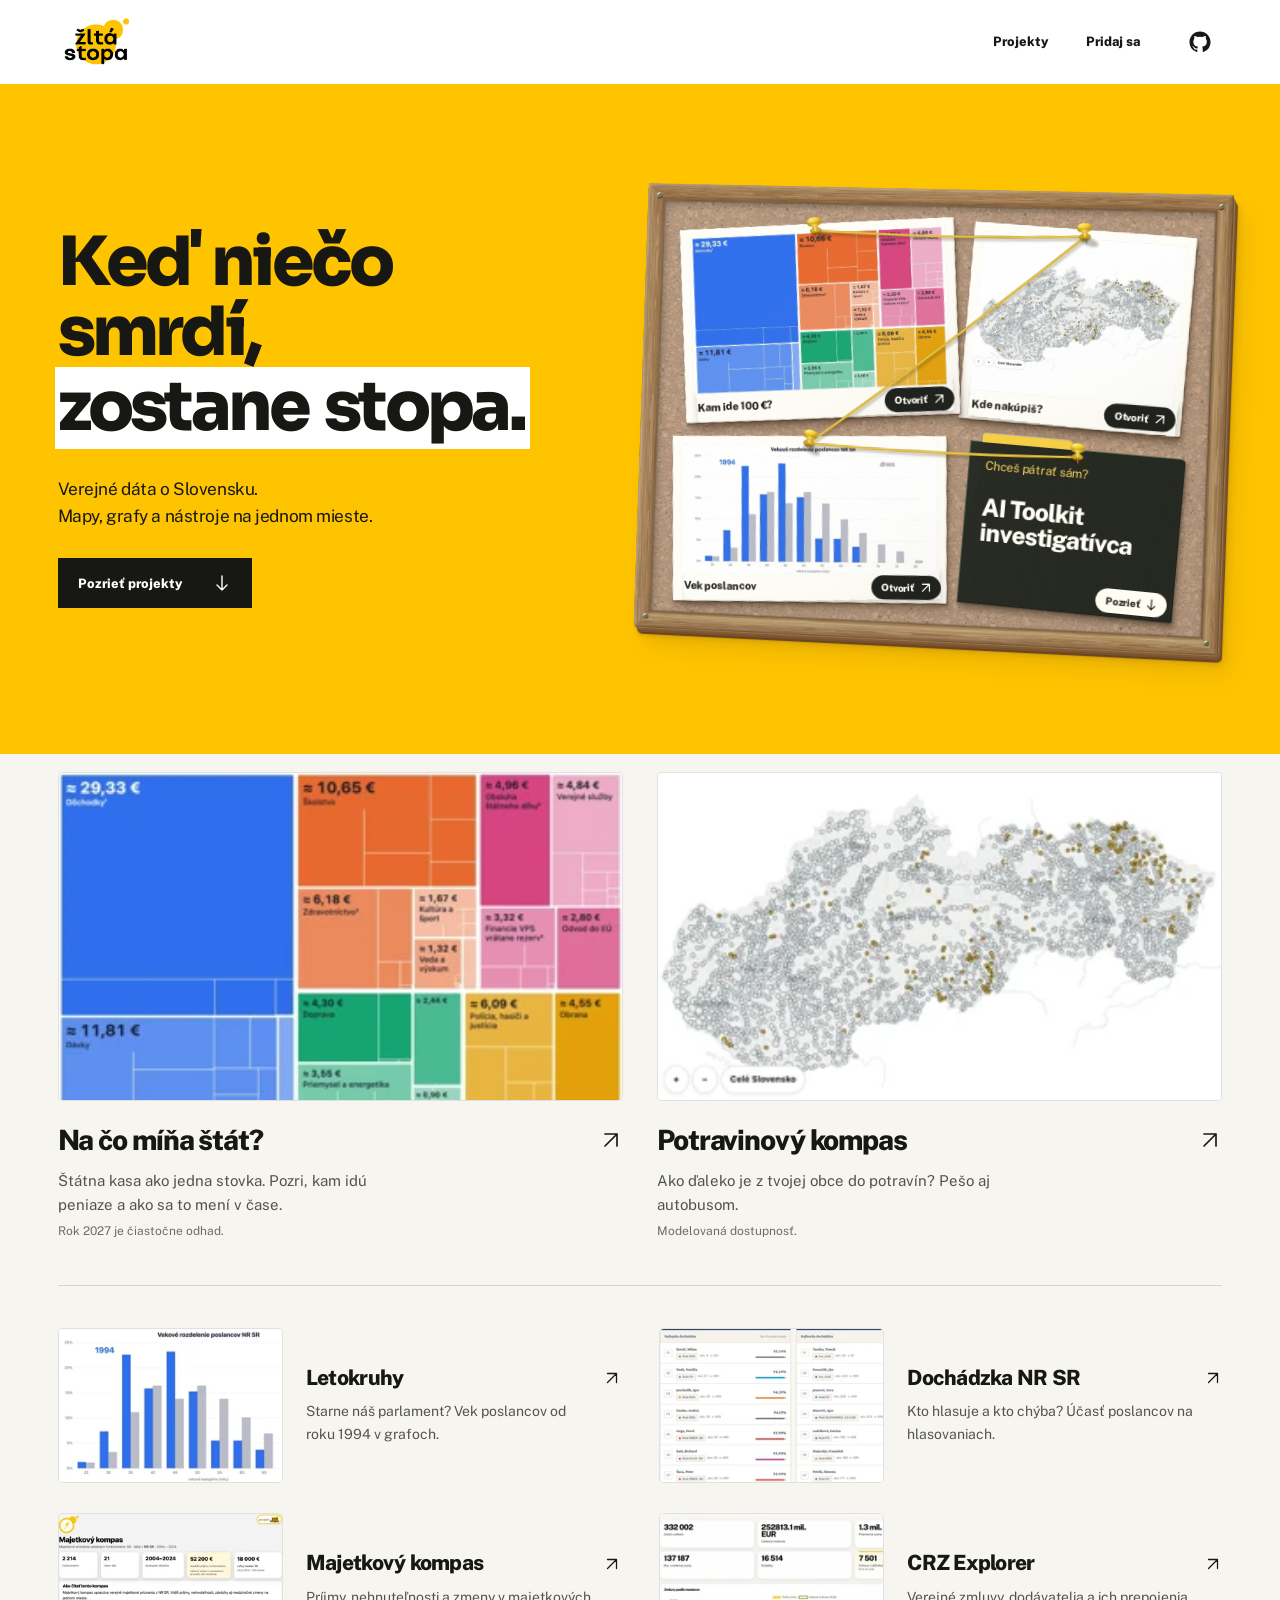
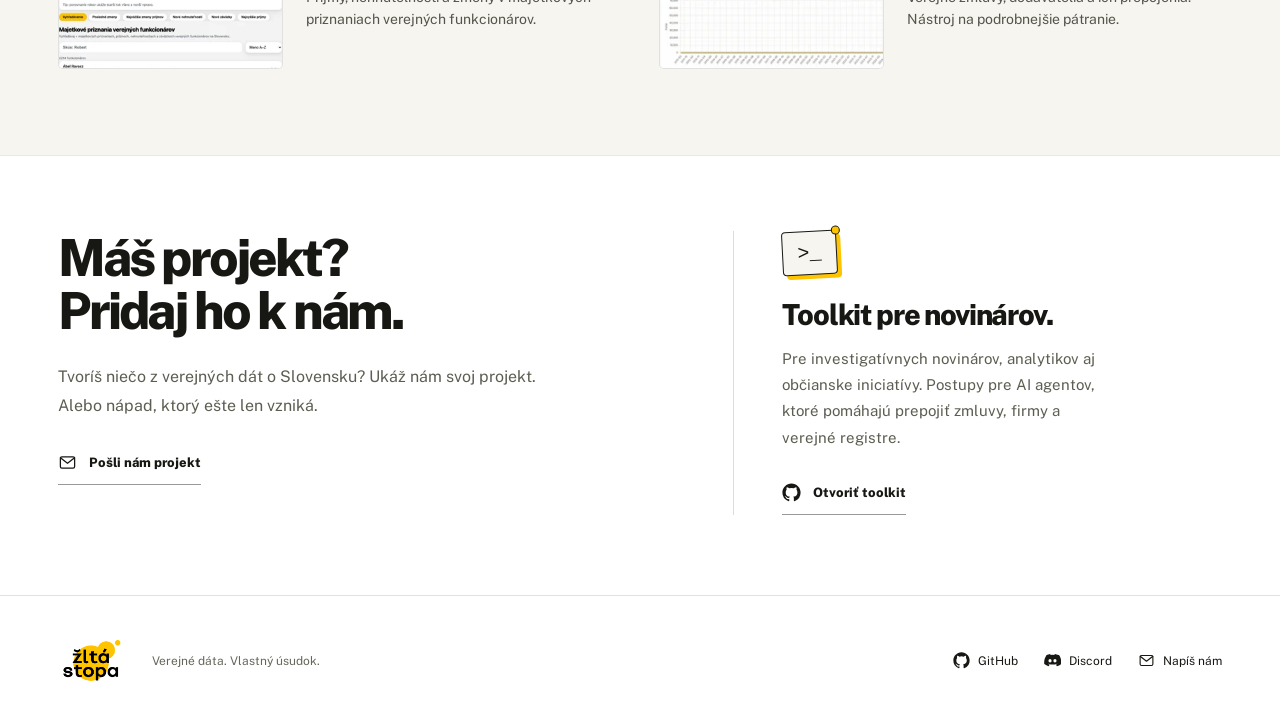
==== commit daf2c4cb: "feat: clarify civic project discovery and contribution" ====
--- a/index.html
+++ b/index.html
@@ -12,29 +12,31 @@
   <meta property="og:title" content="Žltá stopa · Slovensko v dátach">
   <meta property="og:description" content="Keď niečo smrdí, zostane stopa. Mapy, grafy a nástroje o Slovensku. Na jednom mieste.">
   <meta property="og:url" content="https://zltastopa.sk/">
-  <meta property="og:image" content="https://zltastopa.sk/assets/home/social.jpg?v=3d7ab45fa8">
+  <meta property="og:image" content="https://zltastopa.sk/assets/home/social.jpg?v=1d1ceaecdc">
   <meta name="twitter:card" content="summary_large_image">
   <link rel="icon" href="favicon.png" type="image/png">
   <link rel="apple-touch-icon" href="apple-touch-icon.png">
   <link rel="preload" href="assets/home/sora-extrabold.ttf" as="font" type="font/ttf" crossorigin>
-  <link rel="stylesheet" href="assets/home/tokens.css?v=3d7ab45fa8">
-  <link rel="stylesheet" href="assets/home/home.css?v=3d7ab45fa8">
-  <script src="assets/home/home.js?v=3d7ab45fa8" defer></script>
+  <link rel="stylesheet" href="assets/home/tokens.css?v=1d1ceaecdc">
+  <link rel="stylesheet" href="assets/home/home.css?v=1d1ceaecdc">
+  <script src="assets/home/home.js?v=1d1ceaecdc" defer></script>
 </head>
 <body>
   <a class="skip" href="#main">Preskočiť na obsah</a>
   <header class="site-header">
     <div class="shell header-inner">
       <a class="brand" href="#top" aria-label="Žltá stopa, domov"><img src="assets/home/logo.png" alt="Žltá stopa" width="76" height="70"></a>
-      <nav aria-label="Hlavná navigácia"><a href="#projekty">Projekty</a><a href="#o-projekte">Pridaj sa</a><a href="#toolkit">Toolkit</a><a class="nav-github" href="https://github.com/zltastopa" aria-label="Žltá stopa na GitHube" title="GitHub"><svg class="social-icon icon-github" aria-hidden="true"><use href="assets/home/icons.svg?v=3d7ab45fa8#github"></use></svg></a></nav>
+      <nav aria-label="Hlavná navigácia"><a href="#projekty">Projekty</a><a href="#o-projekte">Pridaj sa</a><a class="nav-github" href="https://github.com/zltastopa" aria-label="Žltá stopa na GitHube" title="GitHub"><svg class="social-icon icon-github" aria-hidden="true"><use href="assets/home/icons.svg?v=1d1ceaecdc#github"></use></svg></a></nav>
     </div>
   </header>
   <main id="main">
     <section class="hero" id="top" aria-labelledby="hero-title">
       <div class="shell hero-inner">
         <div class="hero-copy">
-          <h1 id="hero-title"><span class="hero-line">Keď<span class="word-space"> </span>niečo</span><span class="hero-line">smrdí,</span><span class="hero-line highlight">zostane stopa.</span></h1>
-          <p>Mapy, grafy a nástroje o Slovensku.<br>Na jednom mieste.</p>
+          <h1 id="hero-title"><span class="hero-line">Keď<span class="word-space"> </span>niečo</span>
+            <span class="hero-line">smrdí,</span>
+            <span class="hero-line highlight">zostane stopa.</span></h1>
+          <p>Verejné dáta o Slovensku.<br>Mapy, grafy a nástroje na jednom mieste.</p>
           <a class="button button-dark" href="#projekty">Pozrieť projekty <svg viewBox="0 0 20 20" fill="none" aria-hidden="true"><path d="M10 3v14m-5-5 5 5 5-5"/></svg></a>
         </div>
         <div class="board-stage">
@@ -42,9 +44,9 @@
             <span class="frame-rail frame-top" aria-hidden="true"></span><span class="frame-rail frame-right" aria-hidden="true"></span><span class="frame-rail frame-bottom" aria-hidden="true"></span><span class="frame-rail frame-left" aria-hidden="true"></span>
             <span class="board-screw screw-tl" aria-hidden="true"></span><span class="board-screw screw-tr" aria-hidden="true"></span><span class="board-screw screw-bl" aria-hidden="true"></span><span class="board-screw screw-br" aria-hidden="true"></span>
             <div class="board-content">
-              <a class="board-paper board-budget" href="https://rozpocet.zltastopa.sk/" aria-label="Otvoriť projekt: Na čo míňa štát?"><span class="pin-anchor" aria-hidden="true"></span><div class="paper-image"><img src="assets/home/budget.webp" srcset="assets/home/responsive/budget-320.webp 320w, assets/home/responsive/budget-640.webp 640w, assets/home/responsive/budget-1280.webp 1280w, assets/home/budget.webp 1828w" sizes="(max-width:760px) 45vw, 320px" alt="Farebná mapa štátneho rozpočtu rozdeleného na 100 eur" width="1828" height="1134" loading="eager" decoding="async"></div><span class="paper-caption"><span>Rozpočet</span><span class="paper-action" aria-hidden="true"><span class="paper-action-label">Otvoriť</span><svg viewBox="0 0 20 20" fill="none" aria-hidden="true"><path d="M5 15 15 5M5 5h10v10"/></svg></span></span></a>
-<a class="board-paper board-food" href="https://potravinova-dostupnost.zltastopa.sk/" aria-label="Otvoriť projekt: Potravinový kompas"><span class="pin-anchor" aria-hidden="true"></span><div class="paper-image"><img src="assets/home/food.webp" srcset="assets/home/responsive/food-320.webp 320w, assets/home/responsive/food-640.webp 640w, assets/home/responsive/food-1280.webp 1280w, assets/home/food.webp 1576w" sizes="(max-width:760px) 45vw, 320px" alt="Mapa dostupnosti potravín v slovenských obciach" width="1576" height="920" loading="eager" decoding="async"></div><span class="paper-caption"><span>Potraviny</span><span class="paper-action" aria-hidden="true"><span class="paper-action-label">Otvoriť</span><svg viewBox="0 0 20 20" fill="none" aria-hidden="true"><path d="M5 15 15 5M5 5h10v10"/></svg></span></span></a>
-<a class="board-paper board-rings" href="https://letokruhy.zltastopa.sk/" aria-label="Otvoriť projekt: Letokruhy"><span class="pin-anchor" aria-hidden="true"></span><div class="paper-image"><img src="assets/home/rings.webp" srcset="assets/home/responsive/rings-320.webp 320w, assets/home/responsive/rings-640.webp 640w, assets/home/responsive/rings-1280.webp 1280w, assets/home/rings.webp 1748w" sizes="(max-width:760px) 45vw, 320px" alt="Graf porovnávajúci vek poslancov naprieč volebnými obdobiami" width="1748" height="928" loading="eager" decoding="async"></div><span class="paper-caption"><span>Letokruhy</span><span class="paper-action" aria-hidden="true"><span class="paper-action-label">Otvoriť</span><svg viewBox="0 0 20 20" fill="none" aria-hidden="true"><path d="M5 15 15 5M5 5h10v10"/></svg></span></span></a>
+              <a class="board-paper board-budget" href="https://rozpocet.zltastopa.sk/" aria-label="Otvoriť projekt: Na čo míňa štát?"><span class="pin-anchor" aria-hidden="true"></span><div class="paper-image"><img src="assets/home/budget.webp" srcset="assets/home/responsive/budget-320.webp 320w, assets/home/responsive/budget-640.webp 640w, assets/home/responsive/budget-1280.webp 1280w, assets/home/budget.webp 1828w" sizes="(max-width:760px) 45vw, 320px" alt="Farebná mapa štátneho rozpočtu rozdeleného na 100 eur" width="1828" height="1134" loading="eager" decoding="async"></div><span class="paper-caption"><span>Kam ide 100 €?</span><span class="paper-action" aria-hidden="true"><span class="paper-action-label">Otvoriť</span><svg viewBox="0 0 20 20" fill="none" aria-hidden="true"><path d="M5 15 15 5M5 5h10v10"/></svg></span></span></a>
+<a class="board-paper board-food" href="https://potravinova-dostupnost.zltastopa.sk/" aria-label="Otvoriť projekt: Potravinový kompas"><span class="pin-anchor" aria-hidden="true"></span><div class="paper-image"><img src="assets/home/food.webp" srcset="assets/home/responsive/food-320.webp 320w, assets/home/responsive/food-640.webp 640w, assets/home/responsive/food-1280.webp 1280w, assets/home/food.webp 1576w" sizes="(max-width:760px) 45vw, 320px" alt="Mapa dostupnosti potravín v slovenských obciach" width="1576" height="920" loading="eager" decoding="async"></div><span class="paper-caption"><span>Kde nakúpiš?</span><span class="paper-action" aria-hidden="true"><span class="paper-action-label">Otvoriť</span><svg viewBox="0 0 20 20" fill="none" aria-hidden="true"><path d="M5 15 15 5M5 5h10v10"/></svg></span></span></a>
+<a class="board-paper board-rings" href="https://letokruhy.zltastopa.sk/" aria-label="Otvoriť projekt: Letokruhy"><span class="pin-anchor" aria-hidden="true"></span><div class="paper-image"><img src="assets/home/rings.webp" srcset="assets/home/responsive/rings-320.webp 320w, assets/home/responsive/rings-640.webp 640w, assets/home/responsive/rings-1280.webp 1280w, assets/home/rings.webp 1748w" sizes="(max-width:760px) 45vw, 320px" alt="Graf porovnávajúci vek poslancov naprieč volebnými obdobiami" width="1748" height="928" loading="eager" decoding="async"></div><span class="paper-caption"><span>Vek poslancov</span><span class="paper-action" aria-hidden="true"><span class="paper-action-label">Otvoriť</span><svg viewBox="0 0 20 20" fill="none" aria-hidden="true"><path d="M5 15 15 5M5 5h10v10"/></svg></span></span></a>
               <a class="board-toolkit" href="#toolkit" aria-label="Chceš pátrať sám? AI Toolkit investigatívca">
                 <span class="pin-anchor" aria-hidden="true"></span>
                 <span class="dossier-top">Chceš pátrať sám?</span>
@@ -95,11 +97,11 @@
     </section>
     <section class="about" id="o-projekte" aria-labelledby="about-title">
       <div class="shell about-inner">
-        <div class="about-copy"><h2 id="about-title">Máš projekt?<br>Pridaj ho k nám.</h2><p>Tvoríš niečo z verejných dát o Slovensku? Ukáž nám svoj projekt. Alebo nápad, ktorý ešte len vzniká.</p><a class="text-link" href="https://discord.gg/3rMUDFeFz7"><svg class="social-icon icon-discord" aria-hidden="true"><use href="assets/home/icons.svg?v=3d7ab45fa8#discord"></use></svg> Pridaj sa na Discord</a></div>
-        <div class="toolkit" id="toolkit"><span id="steps" class="anchor-alias" aria-hidden="true"></span><div class="toolkit-symbol" aria-hidden="true"><span>&gt;_</span><i></i></div><h3>Toolkit pre novinárov.</h3><p>Pre investigatívnych novinárov, analytikov aj občianske iniciatívy. Skills pre AI agentov, ktoré pomáhajú prepojiť zmluvy, firmy a verejné registre.</p><a class="text-link" href="https://github.com/zltastopa/zltastopa"><svg class="social-icon icon-github" aria-hidden="true"><use href="assets/home/icons.svg?v=3d7ab45fa8#github"></use></svg> Otvoriť toolkit</a></div>
+        <div class="about-copy"><h2 id="about-title">Máš projekt?<br>Pridaj ho k nám.</h2><p>Tvoríš niečo z verejných dát o Slovensku? Ukáž nám svoj projekt. Alebo nápad, ktorý ešte len vzniká.</p><a class="text-link" href="mailto:hello@zltastopa.sk"><svg class="social-icon icon-mail" aria-hidden="true"><use href="assets/home/icons.svg?v=1d1ceaecdc#mail"></use></svg> Pošli nám projekt</a></div>
+        <div class="toolkit" id="toolkit"><span id="steps" class="anchor-alias" aria-hidden="true"></span><div class="toolkit-symbol" aria-hidden="true"><span>&gt;_</span><i></i></div><h3>Toolkit pre novinárov.</h3><p>Pre investigatívnych novinárov, analytikov aj občianske iniciatívy. Postupy pre AI agentov, ktoré pomáhajú prepojiť zmluvy, firmy a verejné registre.</p><a class="text-link" href="https://github.com/zltastopa/zltastopa"><svg class="social-icon icon-github" aria-hidden="true"><use href="assets/home/icons.svg?v=1d1ceaecdc#github"></use></svg> Otvoriť toolkit</a></div>
       </div>
     </section>
   </main>
-  <footer class="site-footer"><div class="shell footer-inner"><a class="brand" href="#top" aria-label="Žltá stopa, späť hore"><img src="assets/home/logo.png" alt="Žltá stopa" width="70" height="64" loading="lazy"></a><p>Verejné dáta. Vlastný úsudok.</p><nav aria-label="Kontakt"><a href="https://github.com/zltastopa"><svg class="social-icon icon-github" aria-hidden="true"><use href="assets/home/icons.svg?v=3d7ab45fa8#github"></use></svg> GitHub</a><a href="https://discord.gg/3rMUDFeFz7"><svg class="social-icon icon-discord" aria-hidden="true"><use href="assets/home/icons.svg?v=3d7ab45fa8#discord"></use></svg> Discord</a><a href="mailto:hello@zltastopa.sk"><svg class="social-icon icon-mail" aria-hidden="true"><use href="assets/home/icons.svg?v=3d7ab45fa8#mail"></use></svg> Napíš nám</a></nav></div></footer>
+  <footer class="site-footer"><div class="shell footer-inner"><a class="brand" href="#top" aria-label="Žltá stopa, späť hore"><img src="assets/home/logo.png" alt="Žltá stopa" width="70" height="64" loading="lazy"></a><p>Verejné dáta. Vlastný úsudok.</p><nav aria-label="Kontakt"><a href="https://github.com/zltastopa"><svg class="social-icon icon-github" aria-hidden="true"><use href="assets/home/icons.svg?v=1d1ceaecdc#github"></use></svg> GitHub</a><a href="https://discord.gg/3rMUDFeFz7"><svg class="social-icon icon-discord" aria-hidden="true"><use href="assets/home/icons.svg?v=1d1ceaecdc#discord"></use></svg> Discord</a><a href="mailto:hello@zltastopa.sk"><svg class="social-icon icon-mail" aria-hidden="true"><use href="assets/home/icons.svg?v=1d1ceaecdc#mail"></use></svg> Napíš nám</a></nav></div></footer>
 </body>
 </html>
--- a/assets/home/home.css
+++ b/assets/home/home.css
@@ -172,6 +172,6 @@
 .hero h1{font-family:Sora,'Public Sans',Arial,sans-serif;font-weight:800;font-synthesis:none;letter-spacing:-.055em;line-height:1.03}
 .hero h1 .hero-line{display:block;white-space:nowrap;width:max-content}
 .hero h1>.hero-line.highlight{display:block;line-height:1.2}
-.hero h1 .word-space{display:inline-block;width:.24em}
+.hero h1 .word-space{display:inline-block;width:.32em}
 @media(min-width:761px) and (max-width:1150px){.hero h1{font-size:clamp(40px,5.25vw,61px)}}
 @media(max-width:370px){.hero h1{font-size:40px}}
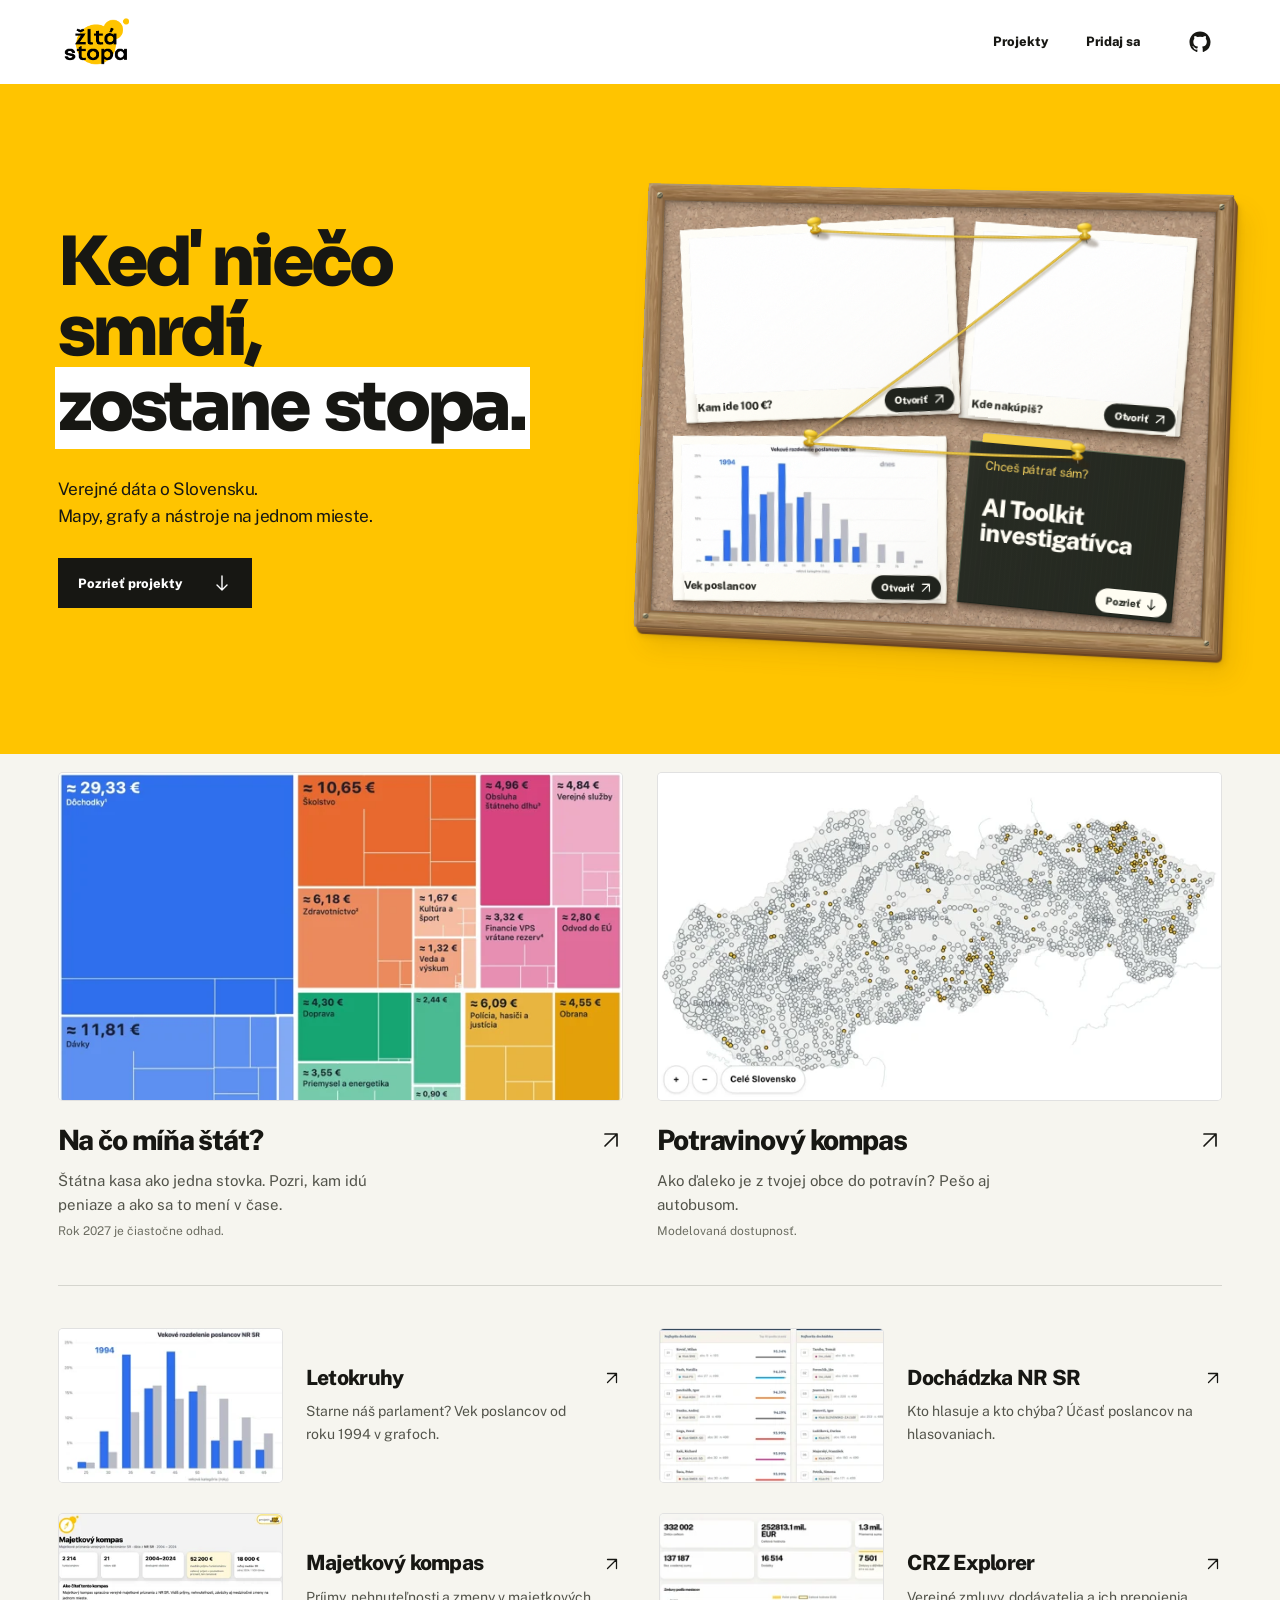
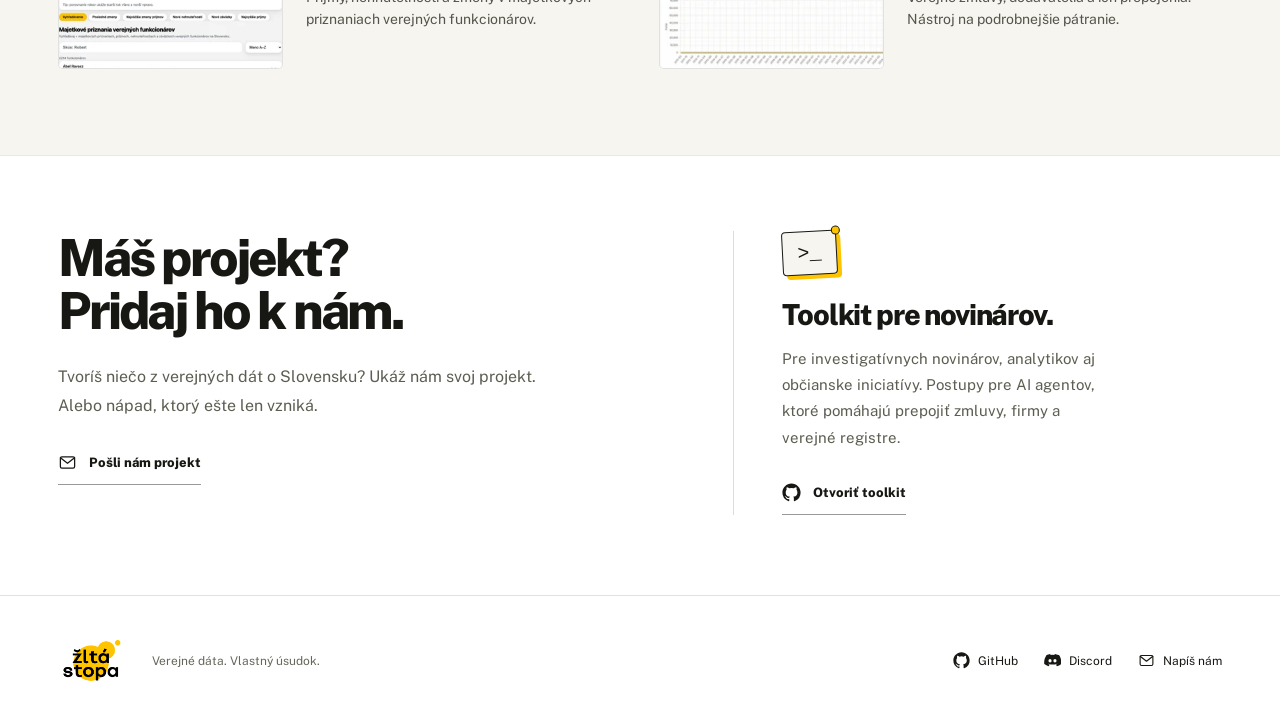
==== commit a245209e: "fix: keep the font preview in sync with the shipped homepage" ====
--- a/index.html
+++ b/index.html
@@ -12,21 +12,21 @@
   <meta property="og:title" content="Žltá stopa · Slovensko v dátach">
   <meta property="og:description" content="Keď niečo smrdí, zostane stopa. Mapy, grafy a nástroje o Slovensku. Na jednom mieste.">
   <meta property="og:url" content="https://zltastopa.sk/">
-  <meta property="og:image" content="https://zltastopa.sk/assets/home/social.jpg?v=1d1ceaecdc">
+  <meta property="og:image" content="https://zltastopa.sk/assets/home/social.jpg?v=7d6ae8c7f9">
   <meta name="twitter:card" content="summary_large_image">
   <link rel="icon" href="favicon.png" type="image/png">
   <link rel="apple-touch-icon" href="apple-touch-icon.png">
   <link rel="preload" href="assets/home/sora-extrabold.ttf" as="font" type="font/ttf" crossorigin>
-  <link rel="stylesheet" href="assets/home/tokens.css?v=1d1ceaecdc">
-  <link rel="stylesheet" href="assets/home/home.css?v=1d1ceaecdc">
-  <script src="assets/home/home.js?v=1d1ceaecdc" defer></script>
+  <link rel="stylesheet" href="assets/home/tokens.css?v=7d6ae8c7f9">
+  <link rel="stylesheet" href="assets/home/home.css?v=7d6ae8c7f9">
+  <script src="assets/home/home.js?v=7d6ae8c7f9" defer></script>
 </head>
 <body>
   <a class="skip" href="#main">Preskočiť na obsah</a>
   <header class="site-header">
     <div class="shell header-inner">
       <a class="brand" href="#top" aria-label="Žltá stopa, domov"><img src="assets/home/logo.png" alt="Žltá stopa" width="76" height="70"></a>
-      <nav aria-label="Hlavná navigácia"><a href="#projekty">Projekty</a><a href="#o-projekte">Pridaj sa</a><a class="nav-github" href="https://github.com/zltastopa" aria-label="Žltá stopa na GitHube" title="GitHub"><svg class="social-icon icon-github" aria-hidden="true"><use href="assets/home/icons.svg?v=1d1ceaecdc#github"></use></svg></a></nav>
+      <nav aria-label="Hlavná navigácia"><a href="#projekty">Projekty</a><a href="#o-projekte">Pridaj sa</a><a class="nav-github" href="https://github.com/zltastopa" aria-label="Žltá stopa na GitHube" title="GitHub"><svg class="social-icon icon-github" aria-hidden="true"><use href="assets/home/icons.svg?v=7d6ae8c7f9#github"></use></svg></a></nav>
     </div>
   </header>
   <main id="main">
@@ -97,11 +97,11 @@
     </section>
     <section class="about" id="o-projekte" aria-labelledby="about-title">
       <div class="shell about-inner">
-        <div class="about-copy"><h2 id="about-title">Máš projekt?<br>Pridaj ho k nám.</h2><p>Tvoríš niečo z verejných dát o Slovensku? Ukáž nám svoj projekt. Alebo nápad, ktorý ešte len vzniká.</p><a class="text-link" href="mailto:hello@zltastopa.sk"><svg class="social-icon icon-mail" aria-hidden="true"><use href="assets/home/icons.svg?v=1d1ceaecdc#mail"></use></svg> Pošli nám projekt</a></div>
-        <div class="toolkit" id="toolkit"><span id="steps" class="anchor-alias" aria-hidden="true"></span><div class="toolkit-symbol" aria-hidden="true"><span>&gt;_</span><i></i></div><h3>Toolkit pre novinárov.</h3><p>Pre investigatívnych novinárov, analytikov aj občianske iniciatívy. Postupy pre AI agentov, ktoré pomáhajú prepojiť zmluvy, firmy a verejné registre.</p><a class="text-link" href="https://github.com/zltastopa/zltastopa"><svg class="social-icon icon-github" aria-hidden="true"><use href="assets/home/icons.svg?v=1d1ceaecdc#github"></use></svg> Otvoriť toolkit</a></div>
+        <div class="about-copy"><h2 id="about-title">Máš projekt?<br>Pridaj ho k nám.</h2><p>Tvoríš niečo z verejných dát o Slovensku? Ukáž nám svoj projekt. Alebo nápad, ktorý ešte len vzniká.</p><a class="text-link" href="mailto:hello@zltastopa.sk"><svg class="social-icon icon-mail" aria-hidden="true"><use href="assets/home/icons.svg?v=7d6ae8c7f9#mail"></use></svg> Pošli nám projekt</a></div>
+        <div class="toolkit" id="toolkit"><span id="steps" class="anchor-alias" aria-hidden="true"></span><div class="toolkit-symbol" aria-hidden="true"><span>&gt;_</span><i></i></div><h3>Toolkit pre novinárov.</h3><p>Pre investigatívnych novinárov, analytikov aj občianske iniciatívy. Postupy pre AI agentov, ktoré pomáhajú prepojiť zmluvy, firmy a verejné registre.</p><a class="text-link" href="https://github.com/zltastopa/zltastopa"><svg class="social-icon icon-github" aria-hidden="true"><use href="assets/home/icons.svg?v=7d6ae8c7f9#github"></use></svg> Otvoriť toolkit</a></div>
       </div>
     </section>
   </main>
-  <footer class="site-footer"><div class="shell footer-inner"><a class="brand" href="#top" aria-label="Žltá stopa, späť hore"><img src="assets/home/logo.png" alt="Žltá stopa" width="70" height="64" loading="lazy"></a><p>Verejné dáta. Vlastný úsudok.</p><nav aria-label="Kontakt"><a href="https://github.com/zltastopa"><svg class="social-icon icon-github" aria-hidden="true"><use href="assets/home/icons.svg?v=1d1ceaecdc#github"></use></svg> GitHub</a><a href="https://discord.gg/3rMUDFeFz7"><svg class="social-icon icon-discord" aria-hidden="true"><use href="assets/home/icons.svg?v=1d1ceaecdc#discord"></use></svg> Discord</a><a href="mailto:hello@zltastopa.sk"><svg class="social-icon icon-mail" aria-hidden="true"><use href="assets/home/icons.svg?v=1d1ceaecdc#mail"></use></svg> Napíš nám</a></nav></div></footer>
+  <footer class="site-footer"><div class="shell footer-inner"><a class="brand" href="#top" aria-label="Žltá stopa, späť hore"><img src="assets/home/logo.png" alt="Žltá stopa" width="70" height="64" loading="lazy"></a><p>Verejné dáta. Vlastný úsudok.</p><nav aria-label="Kontakt"><a href="https://github.com/zltastopa"><svg class="social-icon icon-github" aria-hidden="true"><use href="assets/home/icons.svg?v=7d6ae8c7f9#github"></use></svg> GitHub</a><a href="https://discord.gg/3rMUDFeFz7"><svg class="social-icon icon-discord" aria-hidden="true"><use href="assets/home/icons.svg?v=7d6ae8c7f9#discord"></use></svg> Discord</a><a href="mailto:hello@zltastopa.sk"><svg class="social-icon icon-mail" aria-hidden="true"><use href="assets/home/icons.svg?v=7d6ae8c7f9#mail"></use></svg> Napíš nám</a></nav></div></footer>
 </body>
 </html>
